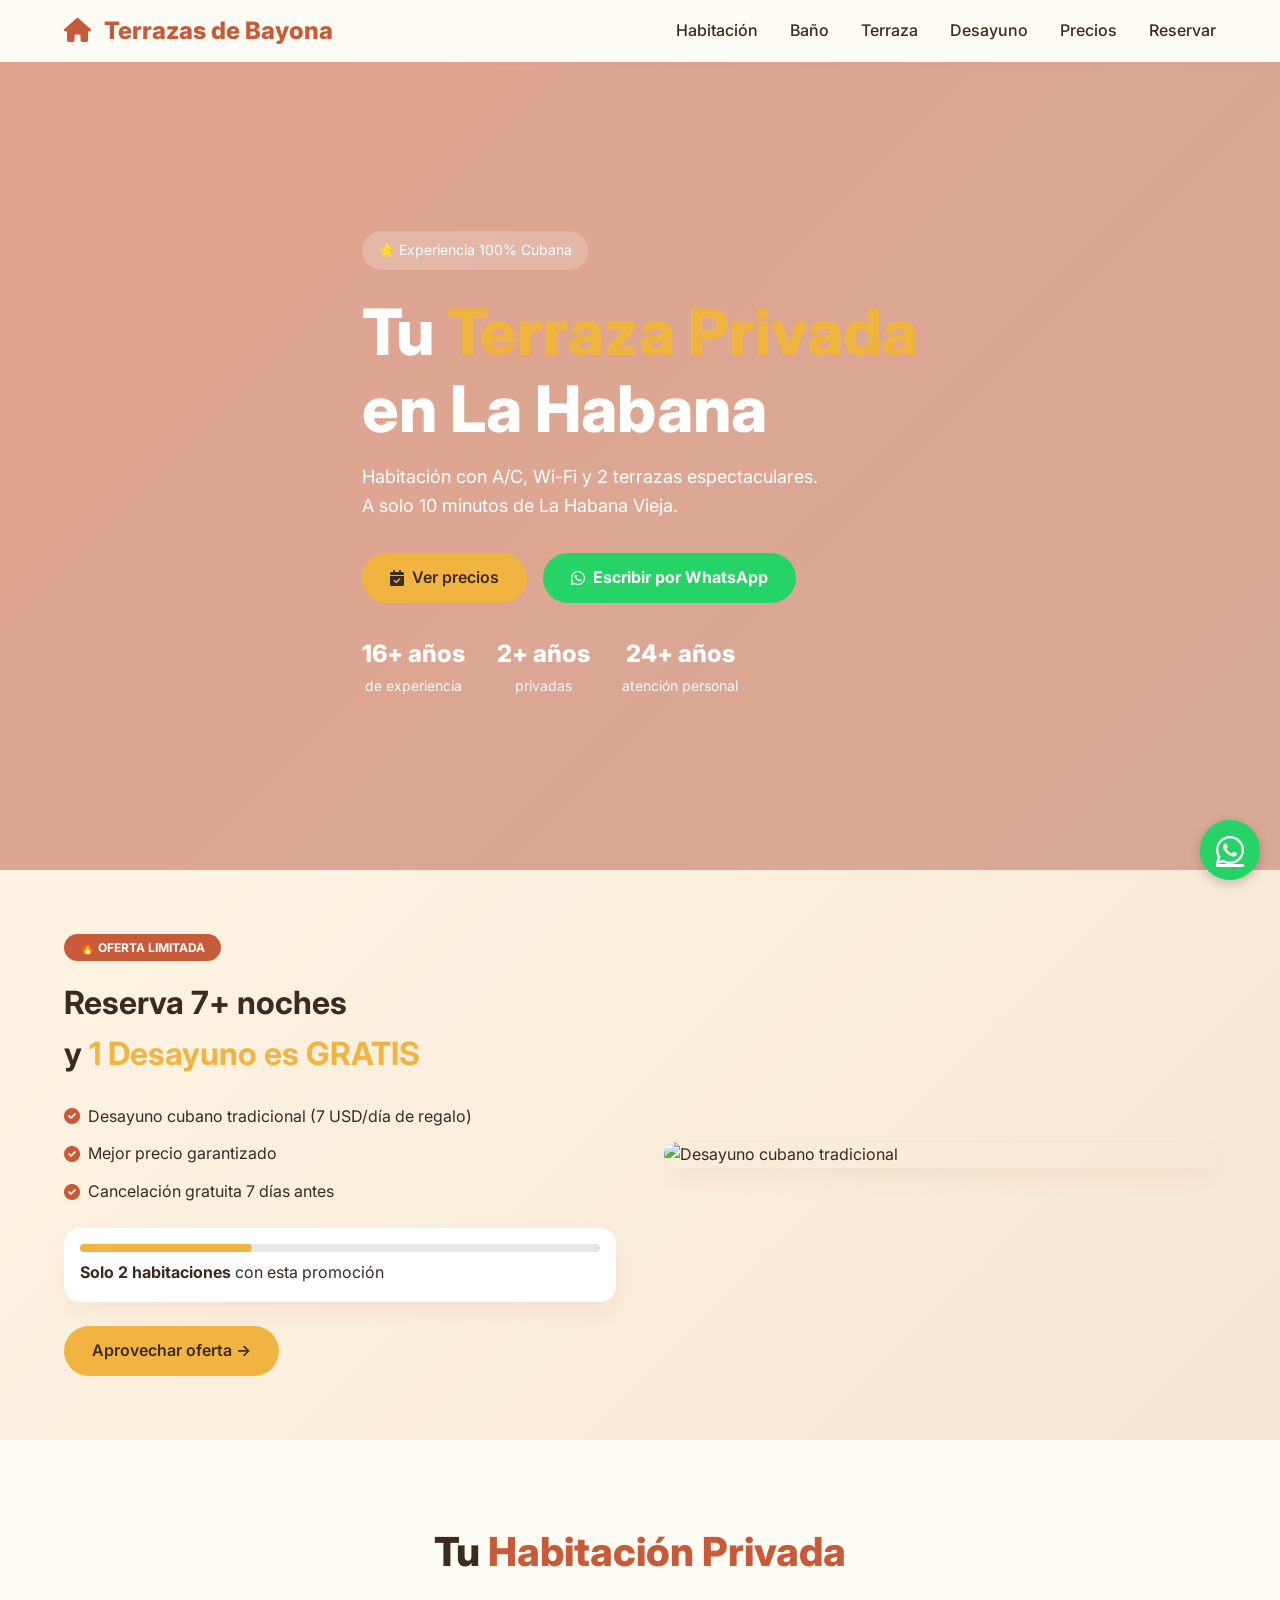
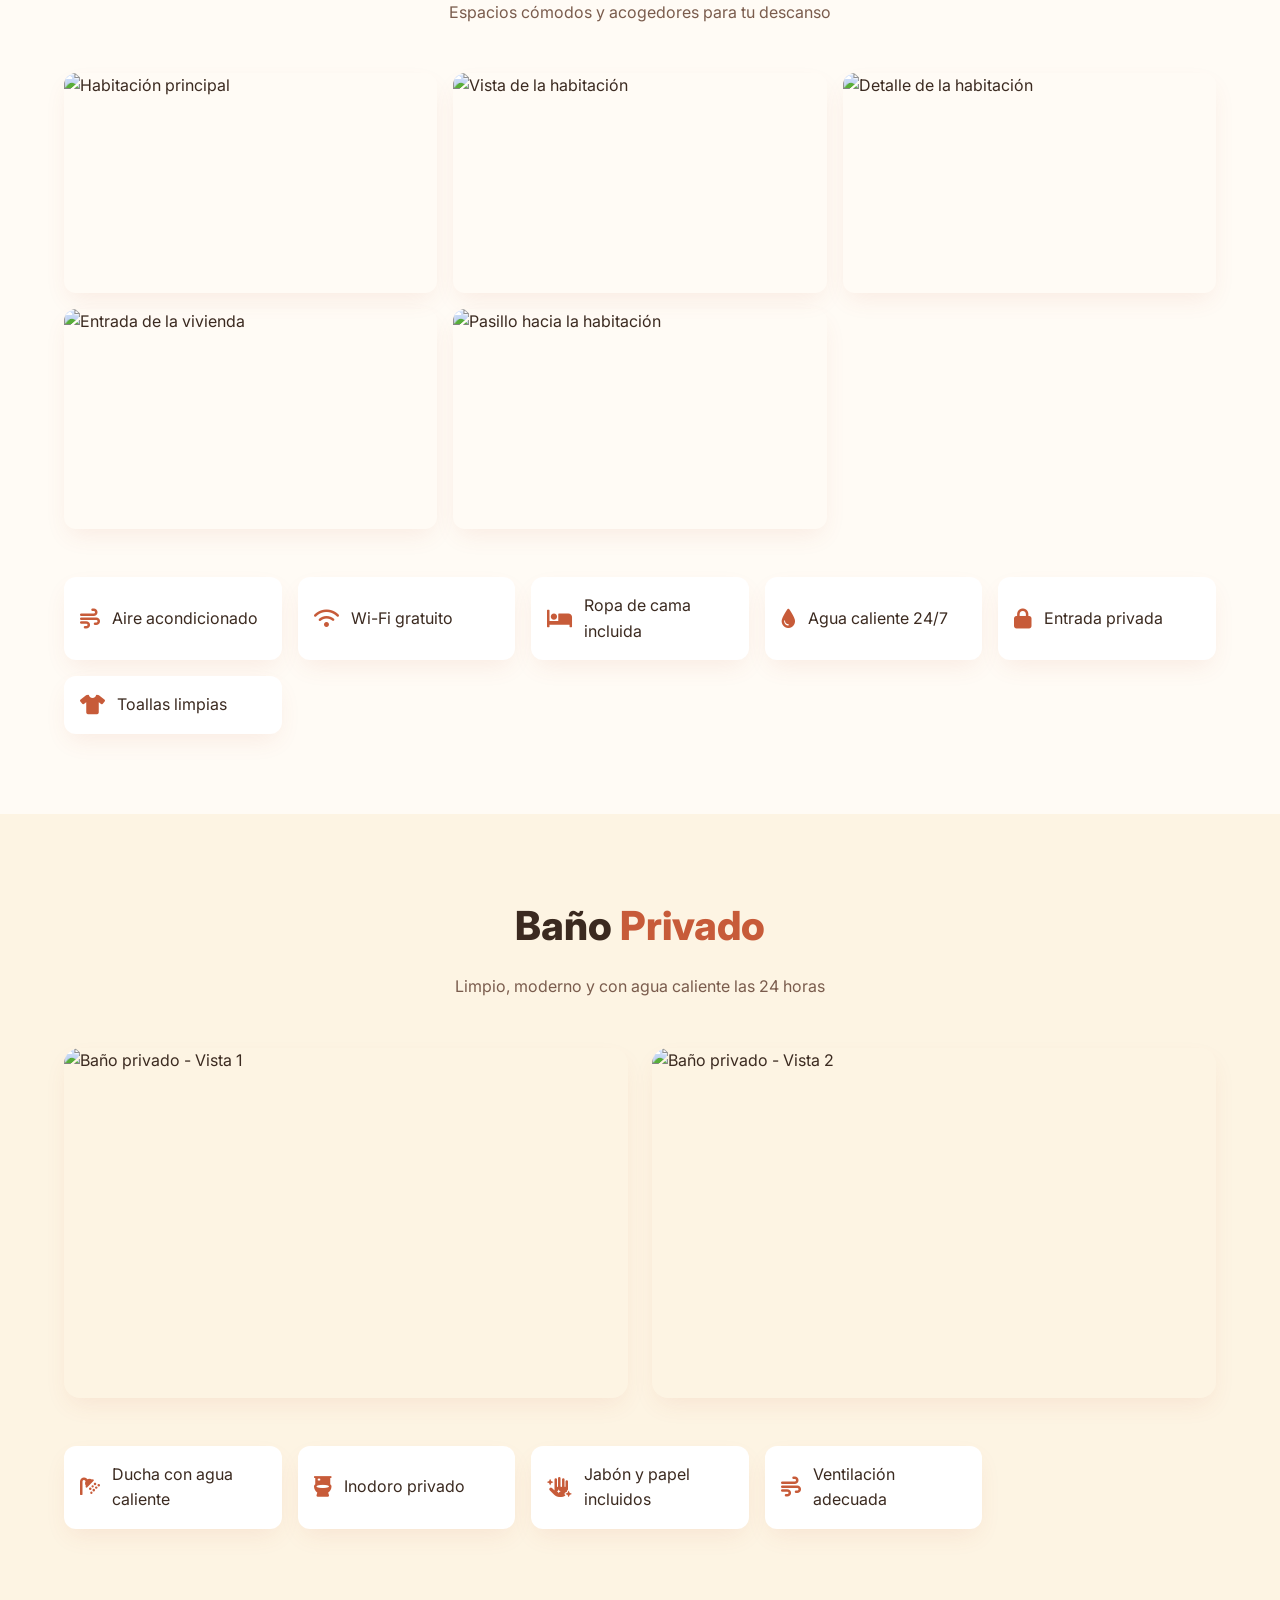
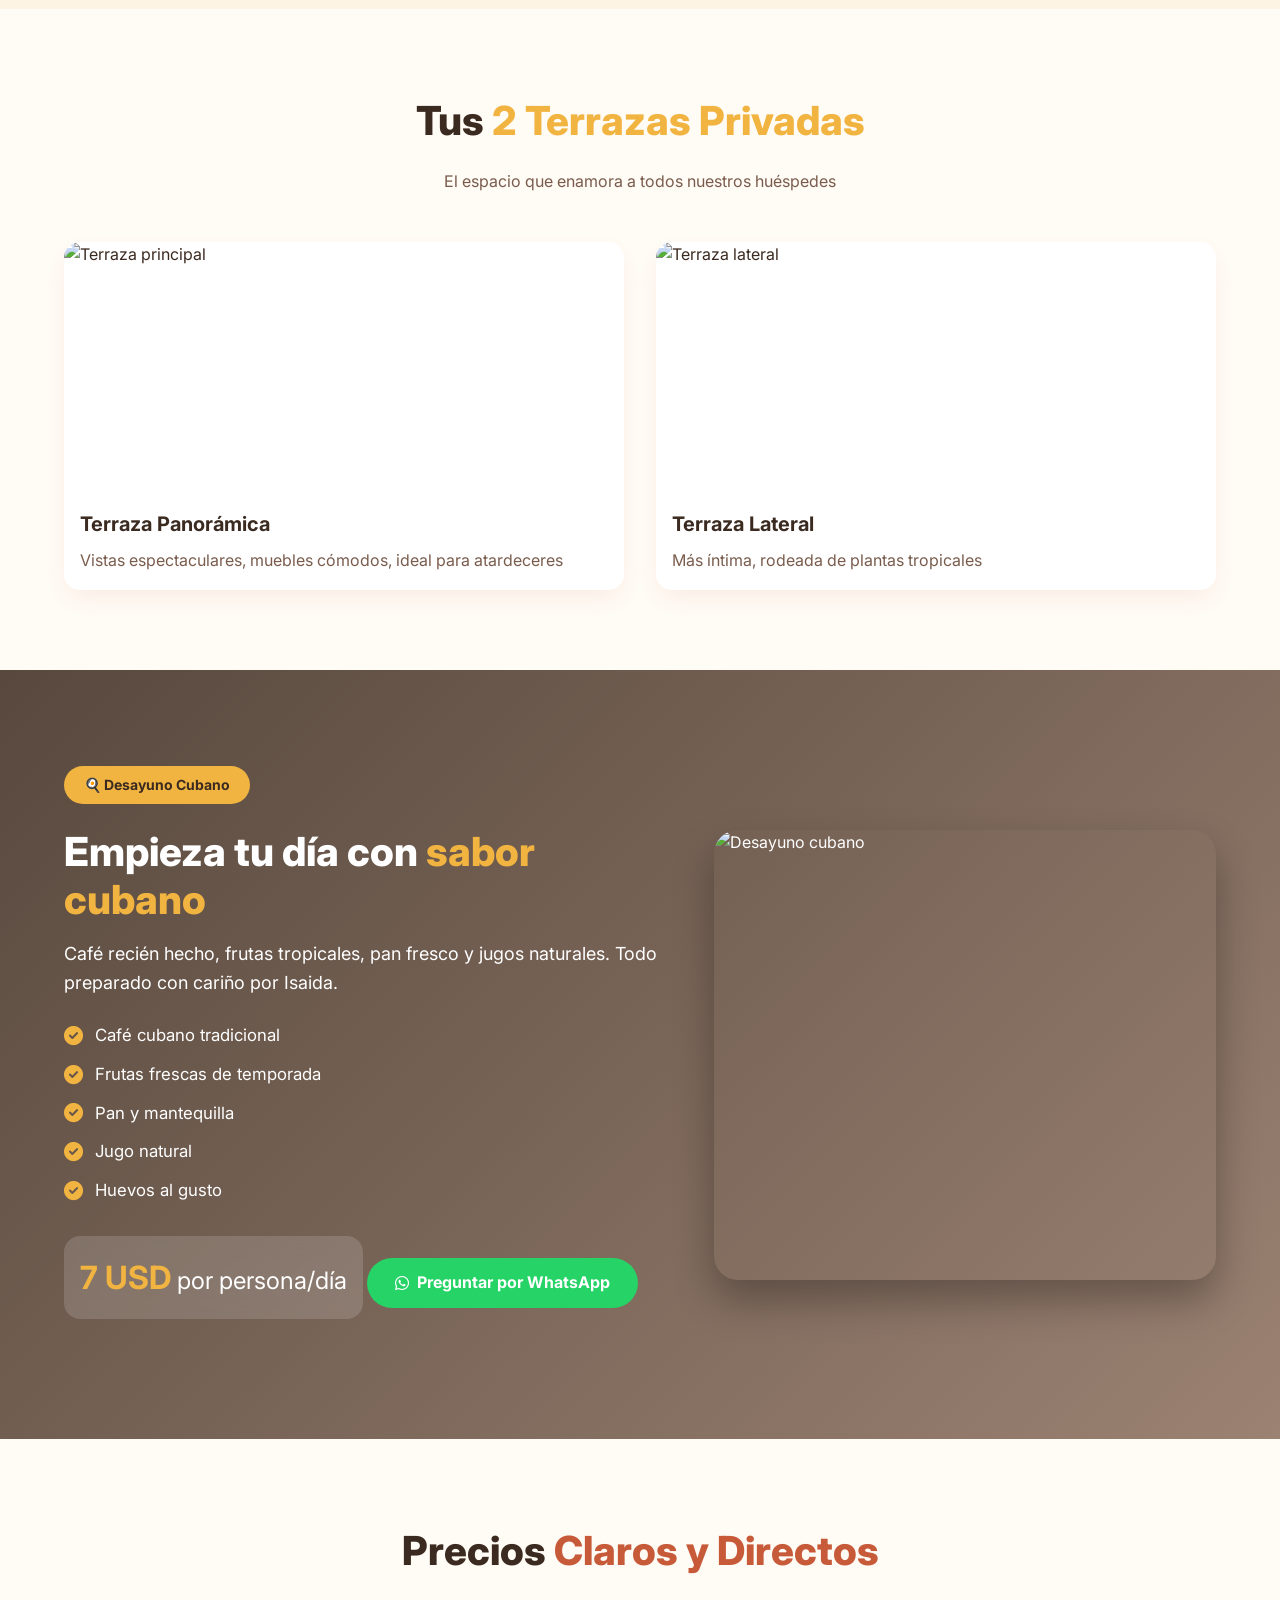
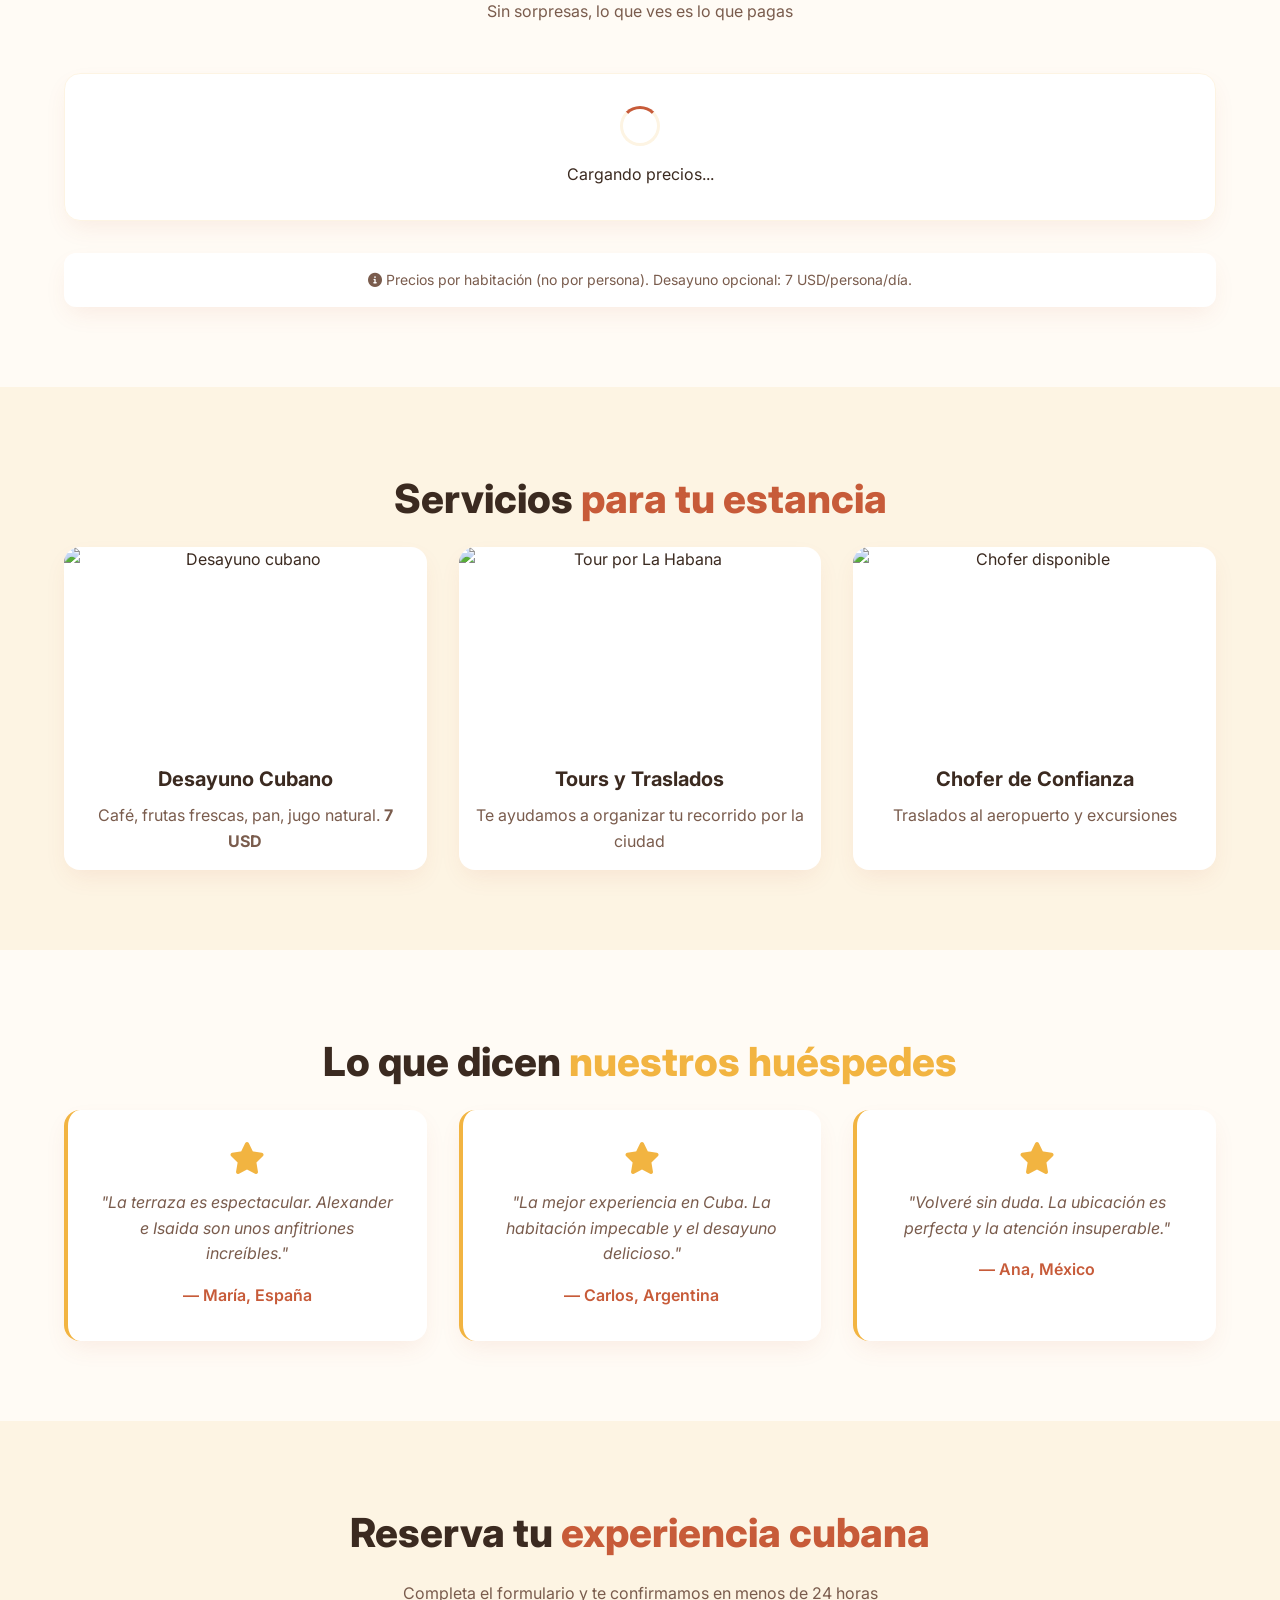
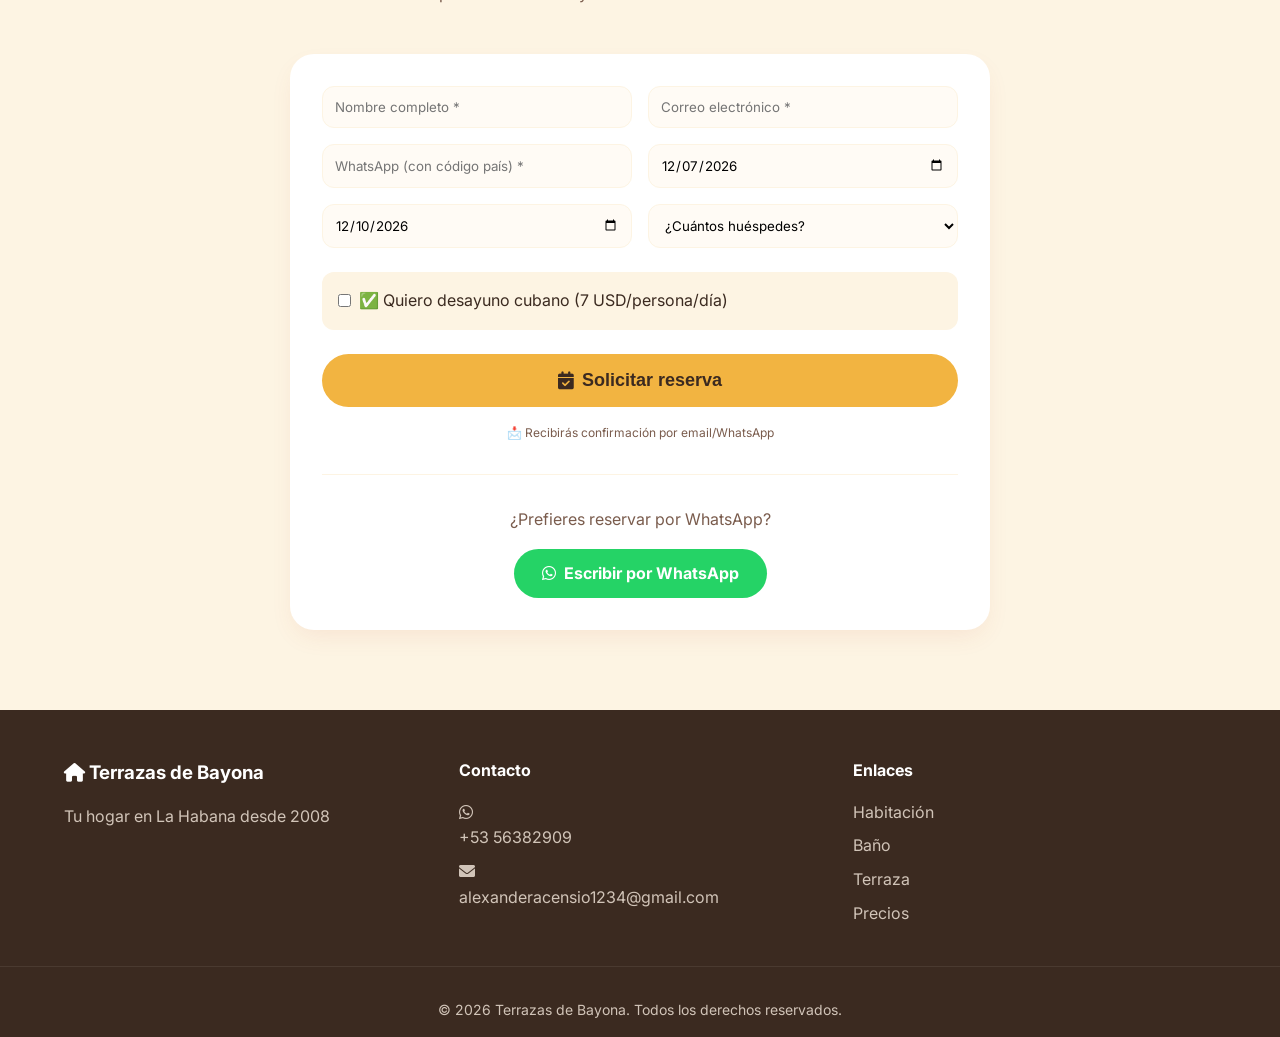
==== index.html @ 6b72c7ab "Actualizar index.html" ====
<!DOCTYPE html>
<html lang="es">
<head>
    <meta charset="UTF-8">
    <meta name="viewport" content="width=device-width, initial-scale=1.0, maximum-scale=5.0">
    
    <title>Terrazas de Bayona - Tu Terraza Privada en La Habana</title>
    <meta name="description" content="Reserva tu habitación con terraza privada en La Habana. Aire acondicionado, Wi-Fi y desayuno cubano. Reserva directa con Alexander e Isaida.">
    <meta name="keywords" content="alojamiento La Habana, terraza privada Cuba, casa particular Habana, Terrazas de Bayona">
    <meta name="author" content="Terrazas de Bayona">
    
    <link rel="canonical" href="https://jccarlos010277-cmd.github.io/">
    <link rel="icon" type="image/x-icon" href="https://cdn-icons-png.flaticon.com/512/2091/2091470.png">
    
    <meta property="og:title" content="Terrazas de Bayona - Tu Terraza Privada en La Habana">
    <meta property="og:description" content="Habitación con A/C, Wi-Fi y 2 terrazas espectaculares. Reserva directa sin comisiones.">
    <meta property="og:image" content="https://i.postimg.cc/25JyVP3z/1793187786190.jpg">
    <meta property="og:type" content="website">
    
    <link rel="preconnect" href="https://fonts.googleapis.com">
    <link rel="preconnect" href="https://cdn.tailwindcss.com">
    <link rel="preconnect" href="https://i.postimg.cc">
    
    <script src="https://cdn.tailwindcss.com"></script>
    <link rel="stylesheet" href="https://cdnjs.cloudflare.com/ajax/libs/font-awesome/6.0.0-beta3/css/all.min.css">
    <link href="https://fonts.googleapis.com/css2?family=Inter:opsz,wght@14..32,300;14..32,400;14..32,500;14..32,600;14..32,700;14..32,800&display=swap" rel="stylesheet">
    <link rel="stylesheet" href="estilos.css">
</head>
<body>

    <!-- WHATSAPP FLOTANTE -->
    <div class="whatsapp-float">
        <a href="https://wa.me/5356382909?text=Hola%2C%20quiero%20reservar%20en%20Terrazas%20de%20Bayona" target="_blank" aria-label="Contactar por WhatsApp">
            <i class="fab fa-whatsapp"></i>
        </a>
    </div>

    <!-- HEADER -->
    <header class="header" id="header">
        <div class="contenedor header-contenido">
            <a href="#" class="logo">
                <i class="fas fa-home"></i> Terrazas de Bayona
            </a>
            <nav class="nav-desktop">
                <a href="#habitacion">Habitación</a>
                <a href="#bano">Baño</a>
                <a href="#terraza">Terraza</a>
                <a href="#desayuno">Desayuno</a>
                <a href="#precios">Precios</a>
                <a href="#reservas">Reservar</a>
            </nav>
            <button class="menu-mobile-btn" id="menuBtn" aria-label="Menú">
                <i class="fas fa-bars"></i>
            </button>
        </div>
        <div class="menu-mobile" id="menuMobile">
            <a href="#habitacion">Habitación</a>
            <a href="#bano">Baño</a>
            <a href="#terraza">Terraza</a>
            <a href="#desayuno">Desayuno</a>
            <a href="#precios">Precios</a>
            <a href="#reservas">Reservar</a>
        </div>
    </header>

    <!-- HERO -->
    <section class="hero">
        <div class="hero-overlay"></div>
        <div class="contenedor hero-contenido">
            <span class="hero-badge animar-aparecer">⭐ Experiencia 100% Cubana</span>
            <h1 class="hero-titulo animar-aparecer">
                Tu <span class="text-acento">Terraza Privada</span><br>
                en La Habana
            </h1>
            <p class="hero-descripcion animar-aparecer">
                Habitación con A/C, Wi-Fi y 2 terrazas espectaculares.<br>
                A solo 10 minutos de La Habana Vieja.
            </p>
            <div class="hero-botones animar-aparecer">
                <a href="#precios" class="boton boton-primario">
                    <i class="fas fa-calendar-check"></i> Ver precios
                </a>
                <a href="https://wa.me/5356382909" target="_blank" class="boton boton-whatsapp">
                    <i class="fab fa-whatsapp"></i> Escribir por WhatsApp
                </a>
            </div>
            <div class="hero-stats animar-aparecer">
                <div><strong>16+ años</strong><span>de experiencia</span></div>
                <div><strong>2 terrazas</strong><span>privadas</span></div>
                <div><strong>24/7</strong><span>atención personal</span></div>
            </div>
        </div>
    </section>

    <!-- OFERTA ESPECIAL -->
    <section class="oferta-especial animar-seccion">
        <div class="contenedor oferta-contenido">
            <div class="oferta-info">
                <span class="oferta-tag">🔥 OFERTA LIMITADA</span>
                <h2>Reserva 7+ noches<br>y  <span class="text-acento"> 1 Desayuno es GRATIS</span></h2>
                <ul>
                    <li><i class="fas fa-check-circle"></i> Desayuno cubano tradicional (7 USD/día de regalo)</li>
                    <li><i class="fas fa-check-circle"></i> Mejor precio garantizado</li>
                    <li><i class="fas fa-check-circle"></i> Cancelación gratuita 7 días antes</li>
                </ul>
                <div class="oferta-disponibilidad">
                    <div class="dispo-bar"><div class="dispo-fill" style="width: 33%"></div></div>
                    <p><strong>Solo 2 habitaciones</strong> con esta promoción</p>
                </div>
                <a href="#reservas" class="boton boton-primario">Aprovechar oferta →</a>
            </div>
            <div class="oferta-imagen">
                <img src="https://i.postimg.cc/0jHryh0q/1791458078356.jpg" alt="Desayuno cubano tradicional" loading="lazy">
            </div>
        </div>
    </section>

    <!-- SECCIÓN HABITACIÓN -->
    <section id="habitacion" class="seccion habitacion animar-seccion">
        <div class="contenedor">
            <h2 class="seccion-titulo">Tu <span class="text-principal">Habitación Privada</span></h2>
            <p class="seccion-subtitulo">Espacios cómodos y acogedores para tu descanso</p>
            
            <div class="galeria-habitacion">
                <div class="galeria-grid">
                    <img src="https://i.postimg.cc/Wb4BHtXg/1793220812050.jpg" alt="Habitación principal" loading="lazy" class="animar-tarjeta">
                    <img src="https://i.postimg.cc/k4fMg0yg/cuarto-1.jpg" alt="Vista de la habitación" loading="lazy" class="animar-tarjeta">
                    <img src="https://i.postimg.cc/ZqmJFb7K/cuarto-3.jpg" alt="Detalle de la habitación" loading="lazy" class="animar-tarjeta">
                    <img src="https://i.postimg.cc/59YDycgG/entrada-de-vivienda-imagen-1.jpg" alt="Entrada de la vivienda" loading="lazy" class="animar-tarjeta">
                    <img src="https://i.postimg.cc/1zDfs7TZ/pasillo-hacia-habitacion-cocina-y-terraza.jpg" alt="Pasillo hacia la habitación" loading="lazy" class="animar-tarjeta">
                </div>
            </div>
            
            <div class="habitacion-lista">
                <div class="animar-tarjeta"><i class="fas fa-wind"></i> Aire acondicionado</div>
                <div class="animar-tarjeta"><i class="fas fa-wifi"></i> Wi-Fi gratuito</div>
                <div class="animar-tarjeta"><i class="fas fa-bed"></i> Ropa de cama incluida</div>
                <div class="animar-tarjeta"><i class="fas fa-tint"></i> Agua caliente 24/7</div>
                <div class="animar-tarjeta"><i class="fas fa-lock"></i> Entrada privada</div>
                <div class="animar-tarjeta"><i class="fas fa-tshirt"></i> Toallas limpias</div>
            </div>
        </div>
    </section>

    <!-- SECCIÓN BAÑO -->
    <section id="bano" class="seccion bano animar-seccion">
        <div class="contenedor">
            <h2 class="seccion-titulo">Baño <span class="text-principal">Privado</span></h2>
            <p class="seccion-subtitulo">Limpio, moderno y con agua caliente las 24 horas</p>
            
            <div class="galeria-bano">
                <div class="galeria-grid-2">
                    <img src="https://i.postimg.cc/44tCxkNG/bano-1.jpg" alt="Baño privado - Vista 1" loading="lazy" class="animar-tarjeta">
                    <img src="https://i.postimg.cc/CMDyxTLF/bano-2.jpg" alt="Baño privado - Vista 2" loading="lazy" class="animar-tarjeta">
                </div>
            </div>
            
            <div class="habitacion-lista">
                <div class="animar-tarjeta"><i class="fas fa-shower"></i> Ducha con agua caliente</div>
                <div class="animar-tarjeta"><i class="fas fa-toilet"></i> Inodoro privado</div>
                <div class="animar-tarjeta"><i class="fas fa-hand-sparkles"></i> Jabón y papel incluidos</div>
                <div class="animar-tarjeta"><i class="fas fa-wind"></i> Ventilación adecuada</div>
            </div>
        </div>
    </section>

    <!-- SECCIÓN TERRAZA -->
    <section id="terraza" class="seccion terraza animar-seccion">
        <div class="contenedor">
            <h2 class="seccion-titulo">Tus <span class="text-acento">2 Terrazas Privadas</span></h2>
            <p class="seccion-subtitulo">El espacio que enamora a todos nuestros huéspedes</p>
            
            <div class="terraza-grid">
                <div class="terraza-card animar-tarjeta">
                    <img src="https://i.postimg.cc/KzvFw9hw/terraza-2.jpg" alt="Terraza principal" loading="lazy">
                    <h3>Terraza Panorámica</h3>
                    <p>Vistas espectaculares, muebles cómodos, ideal para atardeceres</p>
                </div>
                <div class="terraza-card animar-tarjeta">
                    <img src="https://i.postimg.cc/d1B3TkJs/terraza-imagen-3.jpg" alt="Terraza lateral" loading="lazy">
                    <h3>Terraza Lateral</h3>
                    <p>Más íntima, rodeada de plantas tropicales</p>
                </div>
            </div>
        </div>
    </section>

    <!-- SECCIÓN DESAYUNO (PARALLAX) -->
    <section id="desayuno" class="seccion desayuno-parallax animar-seccion">
        <div class="desayuno-overlay"></div>
        <div class="contenedor desayuno-contenido">
            <div class="desayuno-info">
                <span class="desayuno-tag animar-aparecer">🍳 Desayuno Cubano</span>
                <h2 class="animar-aparecer">Empieza tu día con <span class="text-acento">sabor cubano</span></h2>
                <p class="animar-aparecer">Café recién hecho, frutas tropicales, pan fresco y jugos naturales. Todo preparado con cariño por Isaida.</p>
                <ul class="desayuno-lista animar-aparecer">
                    <li><i class="fas fa-check-circle"></i> Café cubano tradicional</li>
                    <li><i class="fas fa-check-circle"></i> Frutas frescas de temporada</li>
                    <li><i class="fas fa-check-circle"></i> Pan y mantequilla</li>
                    <li><i class="fas fa-check-circle"></i> Jugo natural</li>
                    <li><i class="fas fa-check-circle"></i> Huevos al gusto</li>
                </ul>
                <div class="desayuno-precio animar-aparecer">
                    <strong>7 USD</strong> por persona/día
                </div>
                <a href="https://wa.me/5353893144?text=Hola%2C%20quiero%20informaci%C3%B3n%20sobre%20el%20desayuno" target="_blank" class="boton boton-whatsapp animar-aparecer">
                    <i class="fab fa-whatsapp"></i> Preguntar por WhatsApp
                </a>
            </div>
            <div class="desayuno-imagen animar-tarjeta">
                <img src="https://i.postimg.cc/0jHryh0q/1791458078356.jpg" alt="Desayuno cubano" loading="lazy">
            </div>
        </div>
    </section>

    <!-- SECCIÓN PRECIOS -->
    <section id="precios" class="seccion precios animar-seccion">
        <div class="contenedor">
            <h2 class="seccion-titulo">Precios <span class="text-principal">Claros y Directos</span></h2>
            <p class="seccion-subtitulo">Sin sorpresas, lo que ves es lo que pagas</p>
            
            <div class="precios-grid" id="preciosContainer">
                <div class="precio-card">
                    <div class="precio-spinner"></div>
                    <p>Cargando precios...</p>
                </div>
            </div>
            
            <div class="precios-nota">
                <i class="fas fa-info-circle"></i> Precios por habitación (no por persona). 
                Desayuno opcional: <span id="precioDesayuno">7</span> USD/persona/día.
            </div>
        </div>
    </section>

    <!-- SERVICIOS -->
    <section class="seccion servicios animar-seccion">
        <div class="contenedor">
            <h2 class="seccion-titulo">Servicios <span class="text-principal">para tu estancia</span></h2>
            <div class="servicios-grid">
                <div class="servicio-card animar-tarjeta">
                    <img src="https://i.postimg.cc/0jHryh0q/1791458078356.jpg" alt="Desayuno cubano" loading="lazy">
                    <h3>Desayuno Cubano</h3>
                    <p>Café, frutas frescas, pan, jugo natural. <strong>7 USD</strong></p>
                </div>
                <div class="servicio-card animar-tarjeta">
                    <img src="https://i.postimg.cc/JzvV3TMQ/izaida_y_huespedes.jpg" alt="Tour por La Habana" loading="lazy">
                    <h3>Tours y Traslados</h3>
                    <p>Te ayudamos a organizar tu recorrido por la ciudad</p>
                </div>
                <div class="servicio-card animar-tarjeta">
                    <img src="https://i.postimg.cc/W4ymSH4x/IMG-20250921-WA0002.jpg" alt="Chofer disponible" loading="lazy">
                    <h3>Chofer de Confianza</h3>
                    <p>Traslados al aeropuerto y excursiones</p>
                </div>
            </div>
        </div>
    </section>

    <!-- OPINIONES -->
    <section class="seccion opiniones animar-seccion">
        <div class="contenedor">
            <h2 class="seccion-titulo">Lo que dicen <span class="text-acento">nuestros huéspedes</span></h2>
            <div class="opiniones-grid">
                <div class="opinion-card animar-tarjeta">
                    <i class="fas fa-star estrella"></i>
                    <p>"La terraza es espectacular. Alexander e Isaida son unos anfitriones increíbles."</p>
                    <span>— María, España</span>
                </div>
                <div class="opinion-card animar-tarjeta">
                    <i class="fas fa-star estrella"></i>
                    <p>"La mejor experiencia en Cuba. La habitación impecable y el desayuno delicioso."</p>
                    <span>— Carlos, Argentina</span>
                </div>
                <div class="opinion-card animar-tarjeta">
                    <i class="fas fa-star estrella"></i>
                    <p>"Volveré sin duda. La ubicación es perfecta y la atención insuperable."</p>
                    <span>— Ana, México</span>
                </div>
            </div>
        </div>
    </section>

    <!-- FORMULARIO DE RESERVA -->
    <section id="reservas" class="seccion reservas animar-seccion">
        <div class="contenedor">
            <h2 class="seccion-titulo">Reserva tu <span class="text-principal">experiencia cubana</span></h2>
            <p class="seccion-subtitulo">Completa el formulario y te confirmamos en menos de 24 horas</p>
            
            <div class="reservas-formulario">
                <form id="formReserva" action="https://formspree.io/f/mqavrlvg" method="POST">
                    <input type="hidden" name="_subject" value="📅 NUEVA RESERVA - Terrazas de Bayona">
                    <input type="hidden" name="_replyto" value="alexanderacensio1234@gmail.com">
                    <input type="hidden" name="_cc" value="jccarlos010277@gmail.com">
                    <input type="hidden" name="referencia" id="refReserva" value="">
                    
                    <div class="form-grid">
                        <input type="text" name="nombre" placeholder="Nombre completo *" required>
                        <input type="email" name="email" placeholder="Correo electrónico *" required>
                        <input type="tel" name="telefono" placeholder="WhatsApp (con código país) *" required>
                        <input type="date" name="fecha_entrada" id="fechaEntrada" required>
                        <input type="date" name="fecha_salida" id="fechaSalida" required>
                        <select name="huespedes" required>
                            <option value="">¿Cuántos huéspedes?</option>
                            <option value="1">1 persona</option>
                            <option value="2">2 personas</option>
                            <option value="3">3 personas</option>
                            <option value="4">4 personas</option>
                        </select>
                    </div>
                    
                    <div class="form-check">
                        <label>
                            <input type="checkbox" name="desayuno" value="Sí">
                            <span>✅ Quiero desayuno cubano (7 USD/persona/día)</span>
                        </label>
                    </div>
                    
                    <button type="submit" class="boton boton-primario boton-grande">
                        <i class="fas fa-calendar-check"></i> Solicitar reserva
                    </button>
                    <p class="form-nota">📩 Recibirás confirmación por email/WhatsApp</p>
                </form>
                
                <div class="reservas-whatsapp">
                    <p>¿Prefieres reservar por WhatsApp?</p>
                    <a href="https://wa.me/5356382909" target="_blank" class="boton boton-whatsapp">
                        <i class="fab fa-whatsapp"></i> Escribir por WhatsApp
                    </a>
                </div>
            </div>
        </div>
    </section>

    <!-- FOOTER -->
    <footer class="footer">
        <div class="contenedor footer-contenido">
            <div>
                <h3><i class="fas fa-home"></i> Terrazas de Bayona</h3>
                <p>Tu hogar en La Habana desde 2008</p>
            </div>
            <div>
                <h4>Contacto</h4>
                <p><i class="fab fa-whatsapp"></i> <a href="https://wa.me/5356382909">+53 56382909</a></p>
                <p><i class="fas fa-envelope"></i> <a href="mailto:alexanderacensio1234@gmail.com">alexanderacensio1234@gmail.com</a></p>
            </div>
            <div>
                <h4>Enlaces</h4>
                <a href="#habitacion">Habitación</a>
                <a href="#bano">Baño</a>
                <a href="#terraza">Terraza</a>
                <a href="#precios">Precios</a>
            </div>
        </div>
        <div class="footer-copyright">
            <p>&copy; 2026 Terrazas de Bayona. Todos los derechos reservados.</p>
        </div>
    </footer>

    <script src="animaciones.js"></script>
    <script src="config.js"></script>
    <script>
        const hoy = new Date().toISOString().split('T')[0];
        const manana = new Date();
        manana.setDate(manana.getDate() + 1);
        const mananaStr = manana.toISOString().split('T')[0];
        
        const fechaEntrada = document.getElementById('fechaEntrada');
        const fechaSalida = document.getElementById('fechaSalida');
        
        if (fechaEntrada) {
            fechaEntrada.min = hoy;
            fechaEntrada.value = mananaStr;
        }
        if (fechaSalida) {
            fechaSalida.min = mananaStr;
            const dentro4 = new Date();
            dentro4.setDate(dentro4.getDate() + 4);
            fechaSalida.value = dentro4.toISOString().split('T')[0];
        }
        
        function generarReferencia() {
            const chars = 'ABCDEFGHJKLMNPQRSTUVWXYZ23456789';
            let ref = 'TDB-';
            for (let i = 0; i < 6; i++) {
                ref += chars.charAt(Math.floor(Math.random() * chars.length));
            }
            return ref;
        }
        
        const refInput = document.getElementById('refReserva');
        if (refInput) refInput.value = generarReferencia();
        
        const menuBtn = document.getElementById('menuBtn');
        const menuMobile = document.getElementById('menuMobile');
        if (menuBtn && menuMobile) {
            menuBtn.addEventListener('click', () => {
                menuMobile.classList.toggle('activo');
            });
            document.querySelectorAll('.menu-mobile a').forEach(link => {
                link.addEventListener('click', () => {
                    menuMobile.classList.remove('activo');
                });
            });
        }
    </script>
</body>
</html>
---- estilos.css ----
/* ========================================
   TERRAZAS DE BAYONA - ESTILOS COMPLETOS
   Paleta: Terraza Cubana (cálida y auténtica)
   + Animaciones sutiles de neuromarketing
   ======================================== */

:root {
    /* 🎨 Paleta Terraza Cubana */
    --color-principal: #C75B39;        /* Terracota */
    --color-principal-dark: #A8462A;   /* Terracota oscuro */
    --color-acento: #F2B441;           /* Amarillo miel */
    --color-acento-dark: #D99A2B;      /* Amarillo oscuro */
    --color-texto: #3B2A20;            /* Marrón oscuro */
    --color-texto-claro: #7A5C4D;      /* Marrón medio */
    --color-fondo: #FFFBF5;            /* Blanco cálido */
    --color-fondo-gris: #FDF4E3;       /* Crema suave */
    --color-whatsapp: #25D366;         /* Verde WhatsApp */
    --color-whatsapp-dark: #128C7E;    /* Verde WhatsApp oscuro */
    
    --fuente: 'Inter', sans-serif;
    --sombra: 0 10px 25px -5px rgba(199, 91, 57, 0.1);
    --sombra-hover: 0 20px 30px -12px rgba(199, 91, 57, 0.2);
    --transicion-suave: all 0.4s cubic-bezier(0.25, 0.46, 0.45, 0.94);
}

* { margin: 0; padding: 0; box-sizing: border-box; }

html { scroll-behavior: smooth; }

body {
    font-family: var(--fuente);
    color: var(--color-texto);
    background-color: var(--color-fondo);
    line-height: 1.6;
    overflow-x: hidden;
}

img { max-width: 100%; height: auto; display: block; }

.contenedor { max-width: 1200px; margin: 0 auto; padding: 0 1.5rem; }

/* ========================================
   ANIMACIONES SUTILES (NEUROMARKETING)
   ======================================== */

.animar-aparecer {
    opacity: 0;
    transform: translateY(20px);
    animation: aparecer 0.8s ease forwards;
}

.animar-aparecer:nth-child(1) { animation-delay: 0.1s; }
.animar-aparecer:nth-child(2) { animation-delay: 0.2s; }
.animar-aparecer:nth-child(3) { animation-delay: 0.3s; }
.animar-aparecer:nth-child(4) { animation-delay: 0.4s; }
.animar-aparecer:nth-child(5) { animation-delay: 0.5s; }

@keyframes aparecer {
    to {
        opacity: 1;
        transform: translateY(0);
    }
}

.animar-seccion {
    opacity: 0;
    transform: translateY(30px);
    transition: opacity 0.8s ease, transform 0.8s ease;
}

.animar-seccion.visible {
    opacity: 1;
    transform: translateY(0);
}

.animar-tarjeta {
    opacity: 0;
    transform: translateY(20px);
    transition: opacity 0.6s ease, transform 0.6s ease;
}

.animar-tarjeta.visible {
    opacity: 1;
    transform: translateY(0);
}

/* ========================================
   BOTONES
   ======================================== */

.boton {
    display: inline-flex;
    align-items: center;
    gap: 0.5rem;
    padding: 0.75rem 1.75rem;
    border-radius: 9999px;
    font-weight: 600;
    text-decoration: none;
    transition: var(--transicion-suave);
    border: none;
    font-size: 1rem;
    cursor: pointer;
}

.boton-primario {
    background-color: var(--color-acento);
    color: var(--color-texto);
}

.boton-primario:hover {
    background-color: var(--color-acento-dark);
    transform: scale(1.05);
    box-shadow: var(--sombra);
}

.boton-secundario {
    background-color: transparent;
    border: 2px solid white;
    color: white;
}

.boton-secundario:hover {
    background-color: rgba(255, 255, 255, 0.1);
    transform: scale(1.05);
}

.boton-whatsapp {
    background-color: var(--color-whatsapp);
    color: white;
    font-weight: 700;
}

.boton-whatsapp:hover {
    background-color: var(--color-whatsapp-dark);
    transform: scale(1.05);
    box-shadow: 0 10px 20px rgba(37, 211, 102, 0.3);
}

.boton-grande {
    padding: 1rem 2.5rem;
    font-size: 1.125rem;
    width: 100%;
    justify-content: center;
}

/* ========================================
   WHATSAPP FLOTANTE
   ======================================== */

.whatsapp-float {
    position: fixed;
    bottom: 20px;
    right: 20px;
    z-index: 1000;
}

.whatsapp-float a {
    background-color: var(--color-whatsapp);
    color: white;
    width: 60px;
    height: 60px;
    border-radius: 50%;
    display: flex;
    align-items: center;
    justify-content: center;
    font-size: 2rem;
    box-shadow: 0 4px 12px rgba(0, 0, 0, 0.2);
    transition: var(--transicion-suave);
    animation: pulso 2s infinite;
}

@keyframes pulso {
    0%, 100% { box-shadow: 0 4px 12px rgba(37, 211, 102, 0.4); }
    50% { box-shadow: 0 4px 20px rgba(37, 211, 102, 0.7); }
}

.whatsapp-float a:hover {
    transform: scale(1.1);
    background-color: var(--color-whatsapp-dark);
}

/* ========================================
   HEADER
   ======================================== */

.header {
    position: fixed;
    top: 0;
    left: 0;
    width: 100%;
    background-color: rgba(255, 251, 245, 0.98);
    backdrop-filter: blur(10px);
    box-shadow: 0 1px 3px rgba(199, 91, 57, 0.1);
    z-index: 100;
    padding: 0.75rem 0;
    transition: var(--transicion-suave);
}

.header.scrolled {
    padding: 0.5rem 0;
    background-color: rgba(255, 251, 245, 0.99);
    box-shadow: 0 4px 15px rgba(199, 91, 57, 0.15);
}

.header-contenido {
    display: flex;
    justify-content: space-between;
    align-items: center;
}

.logo {
    font-size: 1.5rem;
    font-weight: 800;
    color: var(--color-principal);
    text-decoration: none;
    transition: var(--transicion-suave);
}

.logo:hover {
    transform: scale(1.05);
    color: var(--color-principal-dark);
}

.logo i { 
    margin-right: 0.5rem;
    transition: transform 0.4s ease;
}

.logo:hover i {
    transform: rotate(-10deg) scale(1.1);
}

.nav-desktop { display: flex; gap: 2rem; }

.nav-desktop a {
    text-decoration: none;
    color: var(--color-texto);
    font-weight: 500;
    transition: var(--transicion-suave);
    position: relative;
}

.nav-desktop a::after {
    content: '';
    position: absolute;
    bottom: -4px;
    left: 0;
    width: 0;
    height: 2px;
    background-color: var(--color-principal);
    transition: width 0.3s ease;
}

.nav-desktop a:hover { color: var(--color-principal); }
.nav-desktop a:hover::after { width: 100%; }

.menu-mobile-btn {
    display: none;
    background: none;
    border: none;
    font-size: 1.5rem;
    cursor: pointer;
    color: var(--color-principal);
}

.menu-mobile {
    display: none;
    flex-direction: column;
    background-color: var(--color-fondo);
    padding: 1rem 1.5rem;
    border-top: 1px solid var(--color-fondo-gris);
}

.menu-mobile a {
    padding: 0.75rem 0;
    text-decoration: none;
    color: var(--color-texto);
    border-bottom: 1px solid var(--color-fondo-gris);
    transition: var(--transicion-suave);
}

.menu-mobile a:hover { color: var(--color-principal); padding-left: 0.5rem; }
.menu-mobile.activo { display: flex; }

/* ========================================
   HERO
   ======================================== */

.hero {
    position: relative;
    min-height: 90vh;
    display: flex;
    align-items: center;
    background-image: url('https://i.postimg.cc/25JyVP3z/1793187786190.jpg');
    background-size: cover;
    background-position: center;
    background-attachment: fixed;
    margin-top: 60px;
}

.hero-overlay {
    position: absolute;
    inset: 0;
    background: linear-gradient(135deg, rgba(199, 91, 57, 0.55) 0%, rgba(168, 70, 42, 0.45) 100%);
}
.hero-contenido {
    position: relative;
    z-index: 2;
    color: white;
    padding: 4rem 1.5rem;
}

.hero-badge {
    display: inline-block;
    background-color: rgba(255, 255, 255, 0.2);
    backdrop-filter: blur(4px);
    padding: 0.5rem 1rem;
    border-radius: 9999px;
    font-size: 0.875rem;
    margin-bottom: 1.5rem;
}

.hero-titulo {
    font-size: 3rem;
    font-weight: 800;
    line-height: 1.2;
    margin-bottom: 1rem;
}

@media (min-width: 768px) { .hero-titulo { font-size: 4rem; } }

.text-acento { color: var(--color-acento); }

.hero-descripcion {
    font-size: 1.125rem;
    margin-bottom: 2rem;
    opacity: 0.95;
    max-width: 600px;
}

.hero-botones {
    display: flex;
    flex-wrap: wrap;
    gap: 1rem;
    margin-bottom: 2rem;
}

.hero-stats {
    display: flex;
    gap: 2rem;
    flex-wrap: wrap;
}

.hero-stats div { text-align: center; }
.hero-stats strong { display: block; font-size: 1.5rem; font-weight: 800; }
.hero-stats span { font-size: 0.875rem; opacity: 0.9; }

/* ========================================
   OFERTA ESPECIAL
   ======================================== */

.oferta-especial {
    padding: 4rem 0;
    background: linear-gradient(135deg, var(--color-fondo-gris) 0%, #F5E6D3 100%);
}

.oferta-contenido {
    display: grid;
    grid-template-columns: 1fr 1fr;
    gap: 3rem;
    align-items: center;
}

.oferta-tag {
    display: inline-block;
    background-color: var(--color-principal);
    color: white;
    padding: 0.25rem 1rem;
    border-radius: 9999px;
    font-size: 0.75rem;
    font-weight: 700;
    margin-bottom: 1rem;
}

.oferta-info h2 { font-size: 2rem; margin-bottom: 1.5rem; color: var(--color-texto); }
.oferta-info ul { list-style: none; margin-bottom: 1.5rem; }
.oferta-info li { margin-bottom: 0.75rem; display: flex; align-items: center; gap: 0.5rem; }
.oferta-info li i { color: var(--color-principal); }

.oferta-disponibilidad {
    background-color: white;
    padding: 1rem;
    border-radius: 1rem;
    margin-bottom: 1.5rem;
    box-shadow: var(--sombra);
}

.dispo-bar {
    background-color: #e5e7eb;
    border-radius: 9999px;
    height: 0.5rem;
    margin-bottom: 0.5rem;
}

.dispo-fill {
    background-color: var(--color-acento);
    height: 0.5rem;
    border-radius: 9999px;
    width: 33%;
}

.oferta-imagen img {
    border-radius: 1rem;
    box-shadow: var(--sombra);
    transition: var(--transicion-suave);
}

.oferta-imagen img:hover {
    transform: scale(1.03);
    box-shadow: var(--sombra-hover);
}

/* ========================================
   SECCIONES GENERALES
   ======================================== */

.seccion { padding: 5rem 0; }
.seccion:nth-child(even) { background-color: var(--color-fondo-gris); }

.seccion-titulo {
    font-size: 2rem;
    font-weight: 800;
    text-align: center;
    margin-bottom: 1rem;
    color: var(--color-texto);
}

@media (min-width: 768px) { .seccion-titulo { font-size: 2.5rem; } }

.seccion-subtitulo {
    text-align: center;
    color: var(--color-texto-claro);
    margin-bottom: 3rem;
    max-width: 600px;
    margin-left: auto;
    margin-right: auto;
}

.text-principal { color: var(--color-principal); }

/* ========================================
   GALERÍA HABITACIÓN
   ======================================== */

.galeria-habitacion { margin-bottom: 3rem; }

.galeria-grid {
    display: grid;
    grid-template-columns: repeat(auto-fill, minmax(280px, 1fr));
    gap: 1rem;
}

.galeria-grid img {
    width: 100%;
    height: 220px;
    object-fit: cover;
    border-radius: 0.75rem;
    box-shadow: var(--sombra);
    transition: var(--transicion-suave);
}

.galeria-grid img:hover {
    transform: scale(1.03) translateY(-5px);
    box-shadow: var(--sombra-hover);
}

@media (max-width: 640px) {
    .galeria-grid { grid-template-columns: repeat(auto-fill, minmax(150px, 1fr)); }
    .galeria-grid img { height: 150px; }
}

/* ========================================
   GALERÍA BAÑO
   ======================================== */

.galeria-bano { margin-bottom: 3rem; }

.galeria-grid-2 {
    display: grid;
    grid-template-columns: repeat(2, 1fr);
    gap: 1.5rem;
}

.galeria-grid-2 img {
    width: 100%;
    height: 350px;
    object-fit: cover;
    border-radius: 1rem;
    box-shadow: var(--sombra);
    transition: var(--transicion-suave);
}

.galeria-grid-2 img:hover {
    transform: scale(1.03) translateY(-5px);
    box-shadow: var(--sombra-hover);
}

@media (max-width: 640px) {
    .galeria-grid-2 { grid-template-columns: 1fr; }
    .galeria-grid-2 img { height: 250px; }
}

/* ========================================
   HABITACIÓN LISTA
   ======================================== */

.habitacion-lista {
    display: grid;
    grid-template-columns: repeat(auto-fill, minmax(200px, 1fr));
    gap: 1rem;
    margin-top: 2rem;
}

.habitacion-lista div {
    display: flex;
    align-items: center;
    gap: 0.75rem;
    padding: 1rem;
    background-color: white;
    border-radius: 0.75rem;
    box-shadow: var(--sombra);
    transition: var(--transicion-suave);
}

.habitacion-lista div:hover {
    transform: translateY(-3px);
    box-shadow: var(--sombra-hover);
}

.habitacion-lista i {
    color: var(--color-principal);
    font-size: 1.25rem;
}

/* ========================================
   TERRAZA
   ======================================== */

.terraza-grid {
    display: grid;
    grid-template-columns: repeat(auto-fit, minmax(300px, 1fr));
    gap: 2rem;
}

.terraza-card {
    background-color: white;
    border-radius: 1rem;
    overflow: hidden;
    box-shadow: var(--sombra);
    transition: var(--transicion-suave);
}

.terraza-card:hover {
    transform: translateY(-8px);
    box-shadow: var(--sombra-hover);
}

.terraza-card img {
    width: 100%;
    height: 250px;
    object-fit: cover;
    transition: var(--transicion-suave);
}

.terraza-card:hover img {
    transform: scale(1.05);
}

.terraza-card h3 {
    font-size: 1.25rem;
    font-weight: 700;
    padding: 1rem 1rem 0.5rem;
    color: var(--color-texto);
}

.terraza-card p { padding: 0 1rem 1rem; color: var(--color-texto-claro); }

/* ========================================
   SECCIÓN DESAYUNO (PARALLAX)
   ======================================== */

.desayuno-parallax {
    position: relative;
    background-image: url('https://i.postimg.cc/P59sb6T6/desayuno.jpg');
    background-size: cover;
    background-position: center;
    background-attachment: fixed;
    padding: 6rem 0;
    overflow: hidden;
}

.desayuno-overlay {
    position: absolute;
    inset: 0;
    background: linear-gradient(135deg, rgba(59, 42, 32, 0.85) 0%, rgba(122, 92, 77, 0.75) 100%);
}

.desayuno-contenido {
    position: relative;
    z-index: 2;
    display: grid;
    grid-template-columns: 1.2fr 1fr;
    gap: 3rem;
    align-items: center;
    color: white;
}

.desayuno-tag {
    display: inline-block;
    background-color: var(--color-acento);
    color: var(--color-texto);
    padding: 0.5rem 1.25rem;
    border-radius: 9999px;
    font-size: 0.875rem;
    font-weight: 700;
    margin-bottom: 1.5rem;
}

.desayuno-info h2 {
    font-size: 2.5rem;
    font-weight: 800;
    margin-bottom: 1rem;
    line-height: 1.2;
}

.desayuno-info p {
    font-size: 1.125rem;
    margin-bottom: 1.5rem;
    opacity: 0.95;
}

.desayuno-lista {
    list-style: none;
    margin-bottom: 2rem;
}

.desayuno-lista li {
    display: flex;
    align-items: center;
    gap: 0.75rem;
    margin-bottom: 0.75rem;
    font-size: 1.05rem;
}

.desayuno-lista li i {
    color: var(--color-acento);
    font-size: 1.2rem;
}

.desayuno-precio {
    font-size: 1.5rem;
    margin-bottom: 1.5rem;
    padding: 1rem;
    background-color: rgba(255, 255, 255, 0.15);
    backdrop-filter: blur(10px);
    border-radius: 1rem;
    display: inline-block;
}

.desayuno-precio strong {
    color: var(--color-acento);
    font-size: 2rem;
}

.desayuno-imagen img {
    width: 100%;
    height: 450px;
    object-fit: cover;
    border-radius: 1.5rem;
    box-shadow: 0 20px 40px rgba(0, 0, 0, 0.3);
    transition: var(--transicion-suave);
}

.desayuno-imagen img:hover {
    transform: scale(1.03);
    box-shadow: 0 25px 50px rgba(0, 0, 0, 0.4);
}

@media (max-width: 768px) {
    .desayuno-contenido { grid-template-columns: 1fr; }
    .desayuno-info h2 { font-size: 1.75rem; }
    .desayuno-imagen img { height: 300px; }
    .desayuno-parallax { background-attachment: scroll; }
}

/* ========================================
   PRECIOS
   ======================================== */

.precios-grid {
    display: grid;
    grid-template-columns: repeat(auto-fit, minmax(280px, 1fr));
    gap: 2rem;
    margin-bottom: 2rem;
}

.precio-card {
    background-color: white;
    border-radius: 1rem;
    padding: 2rem;
    text-align: center;
    box-shadow: var(--sombra);
    border: 1px solid var(--color-fondo-gris);
    transition: var(--transicion-suave);
    position: relative;
}

.precio-card:hover {
    border-color: var(--color-principal);
    transform: translateY(-8px);
    box-shadow: var(--sombra-hover);
}

.precio-card.destacado {
    border: 2px solid var(--color-acento);
    transform: scale(1.02);
}

.precio-card.destacado:hover {
    transform: scale(1.05) translateY(-5px);
}

.precio-badge {
    position: absolute;
    top: -12px;
    left: 50%;
    transform: translateX(-50%);
    background-color: var(--color-acento);
    color: var(--color-texto);
    font-size: 0.75rem;
    font-weight: bold;
    padding: 0.25rem 1rem;
    border-radius: 9999px;
}

.precio-noches {
    font-size: 1.5rem;
    font-weight: 800;
    margin-bottom: 0.5rem;
    color: var(--color-texto);
}

.precio-valor {
    font-size: 2.5rem;
    font-weight: 800;
    color: var(--color-principal);
    margin: 1rem 0;
}

.precio-valor small { font-size: 1rem; font-weight: normal; color: var(--color-texto-claro); }
.precio-card ul { list-style: none; margin: 1.5rem 0; }
.precio-card li { margin-bottom: 0.5rem; color: var(--color-texto-claro); }
.precio-card li i { color: var(--color-principal); margin-right: 0.5rem; }

.precios-nota {
    text-align: center;
    color: var(--color-texto-claro);
    font-size: 0.875rem;
    padding: 1rem;
    background-color: white;
    border-radius: 0.75rem;
    box-shadow: var(--sombra);
}

.precio-spinner {
    width: 40px;
    height: 40px;
    border: 3px solid var(--color-fondo-gris);
    border-top-color: var(--color-principal);
    border-radius: 50%;
    animation: spin 1s linear infinite;
    margin: 0 auto 1rem;
}

@keyframes spin { to { transform: rotate(360deg); } }

/* ========================================
   SERVICIOS
   ======================================== */

.servicios-grid {
    display: grid;
    grid-template-columns: repeat(auto-fit, minmax(280px, 1fr));
    gap: 2rem;
}

.servicio-card {
    background-color: white;
    border-radius: 1rem;
    overflow: hidden;
    box-shadow: var(--sombra);
    text-align: center;
    transition: var(--transicion-suave);
}

.servicio-card:hover {
    transform: translateY(-8px);
    box-shadow: var(--sombra-hover);
}

.servicio-card img {
    width: 100%;
    height: 200px;
    object-fit: cover;
    transition: var(--transicion-suave);
}

.servicio-card:hover img { transform: scale(1.05); }

.servicio-card h3 {
    font-size: 1.25rem;
    font-weight: 700;
    padding: 1rem 1rem 0.5rem;
    color: var(--color-texto);
}

.servicio-card p { padding: 0 1rem 1rem; color: var(--color-texto-claro); }

/* ========================================
   OPINIONES
   ======================================== */

.opiniones-grid {
    display: grid;
    grid-template-columns: repeat(auto-fit, minmax(280px, 1fr));
    gap: 2rem;
}

.opinion-card {
    background-color: white;
    padding: 2rem;
    border-radius: 1rem;
    box-shadow: var(--sombra);
    text-align: center;
    transition: var(--transicion-suave);
    border-left: 4px solid var(--color-acento);
}

.opinion-card:hover {
    transform: translateY(-8px);
    box-shadow: var(--sombra-hover);
}

.opinion-card .estrella {
    color: var(--color-acento);
    font-size: 2rem;
    margin-bottom: 1rem;
}

.opinion-card p {
    font-style: italic;
    margin-bottom: 1rem;
    color: var(--color-texto-claro);
}

.opinion-card span {
    font-weight: 600;
    color: var(--color-principal);
}

/* ========================================
   FORMULARIO RESERVAS
   ======================================== */

.reservas-formulario {
    max-width: 700px;
    margin: 0 auto;
    background-color: white;
    padding: 2rem;
    border-radius: 1.5rem;
    box-shadow: var(--sombra);
}

.form-grid {
    display: grid;
    grid-template-columns: repeat(auto-fit, minmax(250px, 1fr));
    gap: 1rem;
    margin-bottom: 1.5rem;
}

.form-grid input, .form-grid select {
    width: 100%;
    padding: 0.75rem;
    border: 1px solid var(--color-fondo-gris);
    border-radius: 0.75rem;
    font-family: var(--fuente);
    transition: var(--transicion-suave);
    background-color: var(--color-fondo);
}

.form-grid input:focus, .form-grid select:focus {
    outline: none;
    border-color: var(--color-principal);
    box-shadow: 0 0 0 3px rgba(199, 91, 57, 0.1);
}

.form-check {
    margin-bottom: 1.5rem;
    padding: 1rem;
    background-color: var(--color-fondo-gris);
    border-radius: 0.75rem;
}

.form-check label {
    display: flex;
    align-items: center;
    gap: 0.5rem;
    cursor: pointer;
}

.form-nota {
    text-align: center;
    font-size: 0.75rem;
    color: var(--color-texto-claro);
    margin-top: 1rem;
}

.reservas-whatsapp {
    margin-top: 2rem;
    padding-top: 2rem;
    border-top: 1px solid var(--color-fondo-gris);
    text-align: center;
}

.reservas-whatsapp p { margin-bottom: 1rem; color: var(--color-texto-claro); }

/* ========================================
   FOOTER
   ======================================== */

.footer {
    background-color: var(--color-texto);
    color: #d1c4b8;
    padding: 3rem 0 1rem;
}

.footer-contenido {
    display: grid;
    grid-template-columns: repeat(auto-fit, minmax(200px, 1fr));
    gap: 2rem;
    margin-bottom: 2rem;
}

.footer-contenido h3, .footer-contenido h4 {
    color: white;
    margin-bottom: 1rem;
}

.footer-contenido a {
    color: #d1c4b8;
    text-decoration: none;
    display: block;
    margin-bottom: 0.5rem;
    transition: var(--transicion-suave);
}

.footer-contenido a:hover { color: var(--color-acento); }

.footer-copyright {
    text-align: center;
    padding-top: 2rem;
    border-top: 1px solid #4a3a30;
    font-size: 0.875rem;
}

/* ========================================
   RESPONSIVE
   ======================================== */

@media (max-width: 768px) {
    .nav-desktop { display: none; }
    .menu-mobile-btn { display: block; }
    .oferta-contenido { grid-template-columns: 1fr; }
    .hero-titulo { font-size: 2rem; }
    .seccion { padding: 3rem 0; }
    .precio-card.destacado { transform: scale(1); }
    .hero { background-attachment: scroll; }
}
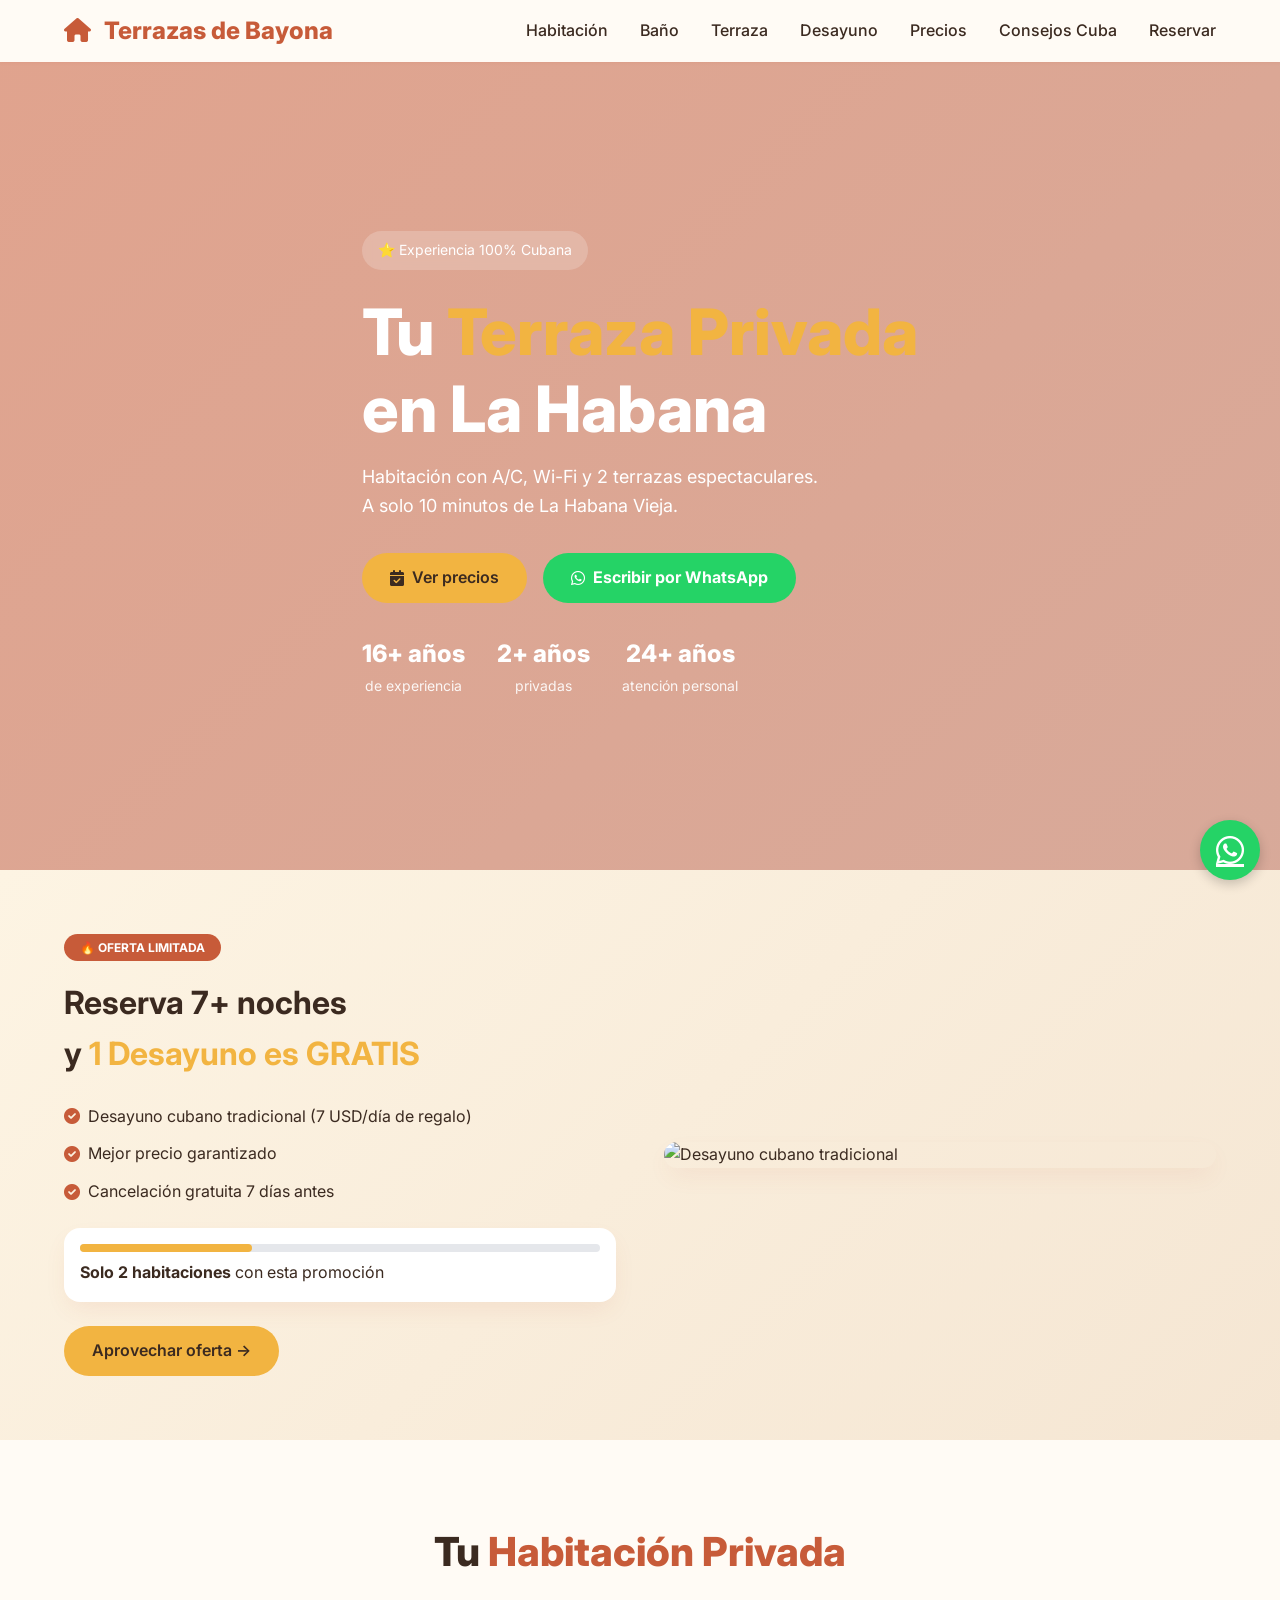
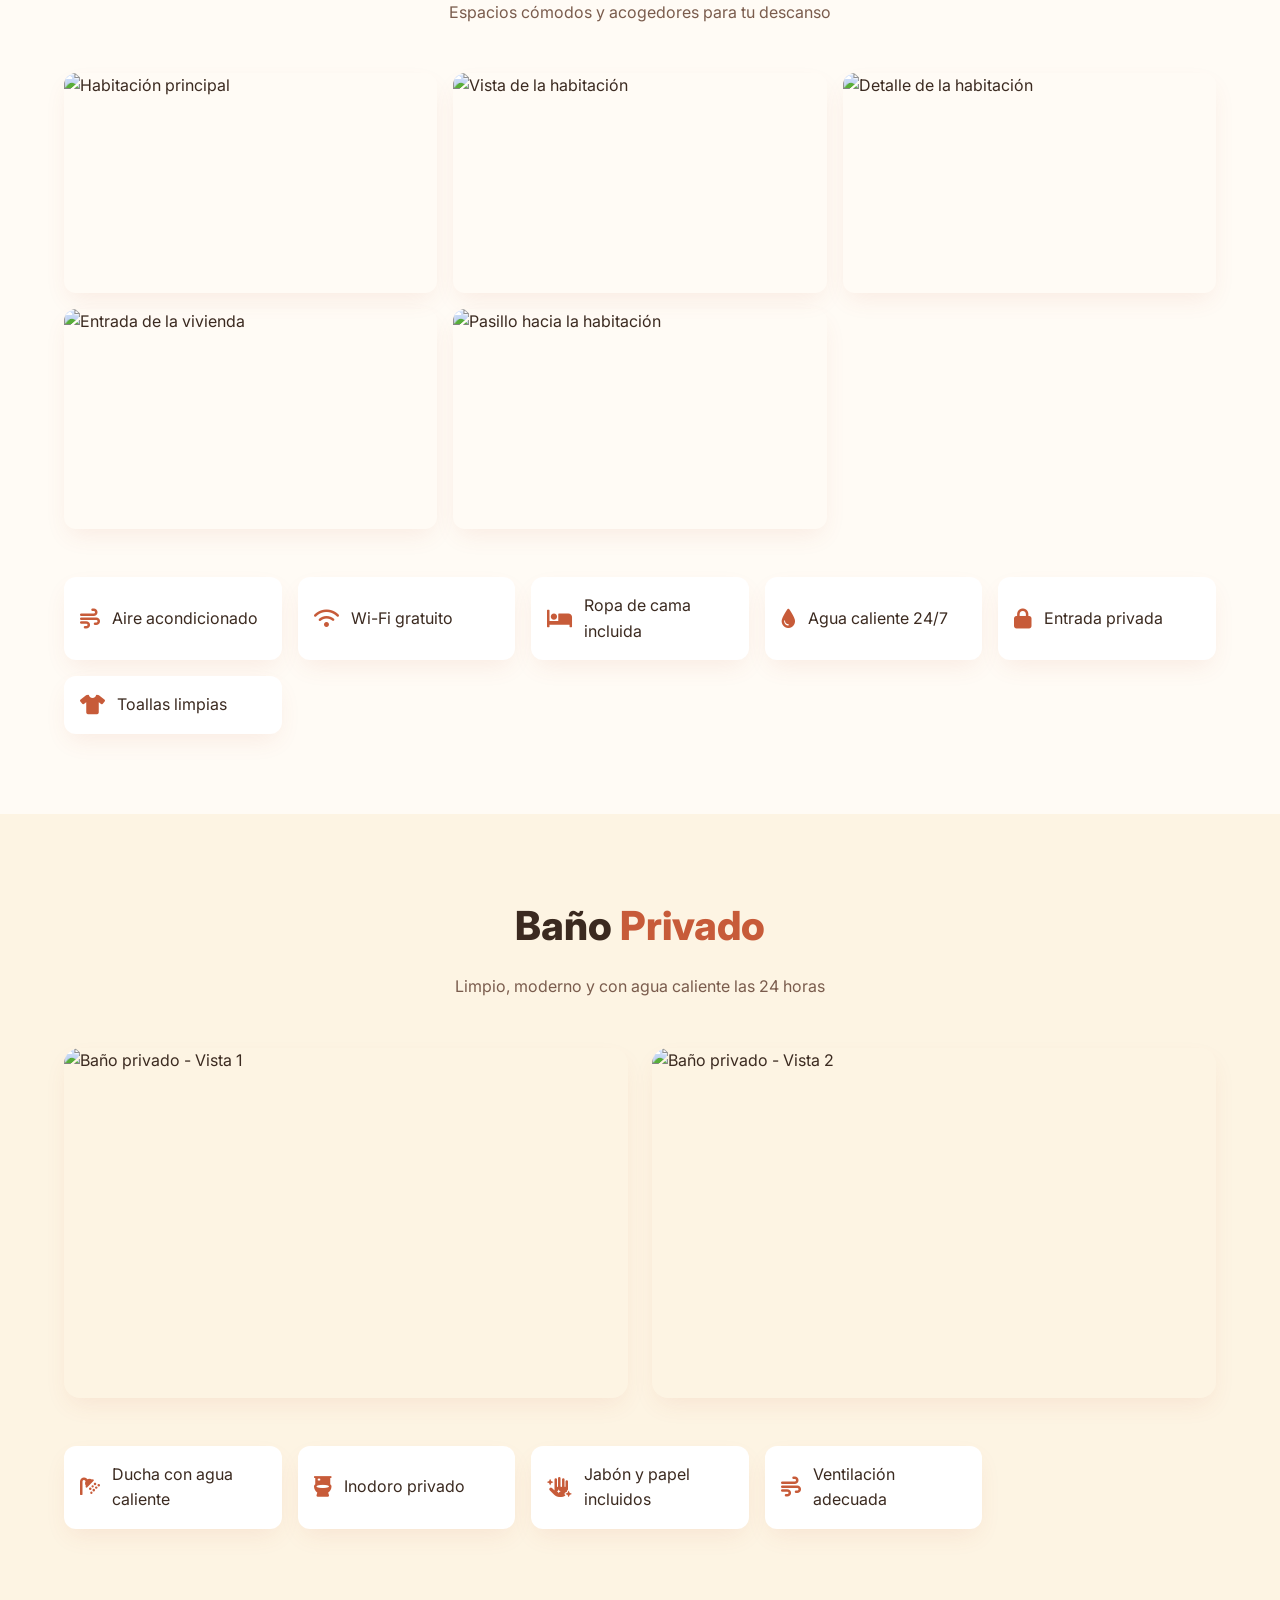
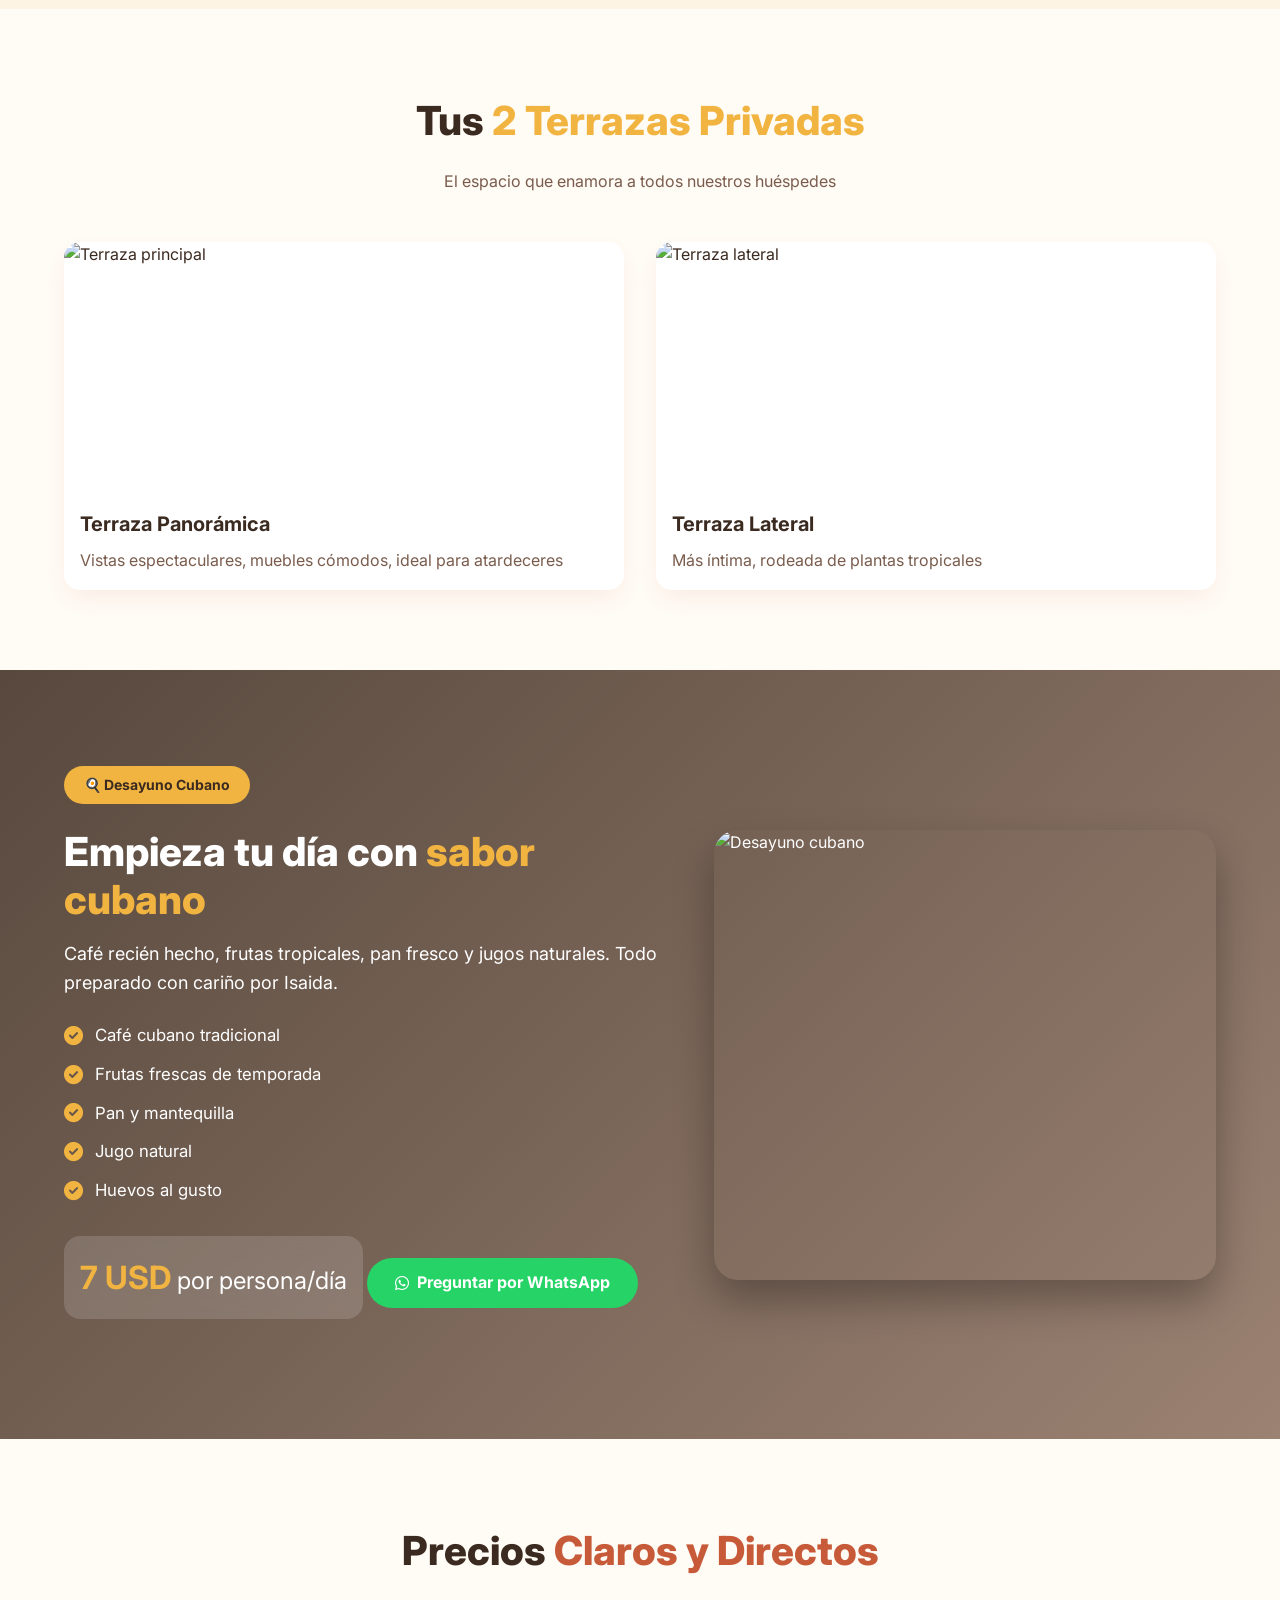
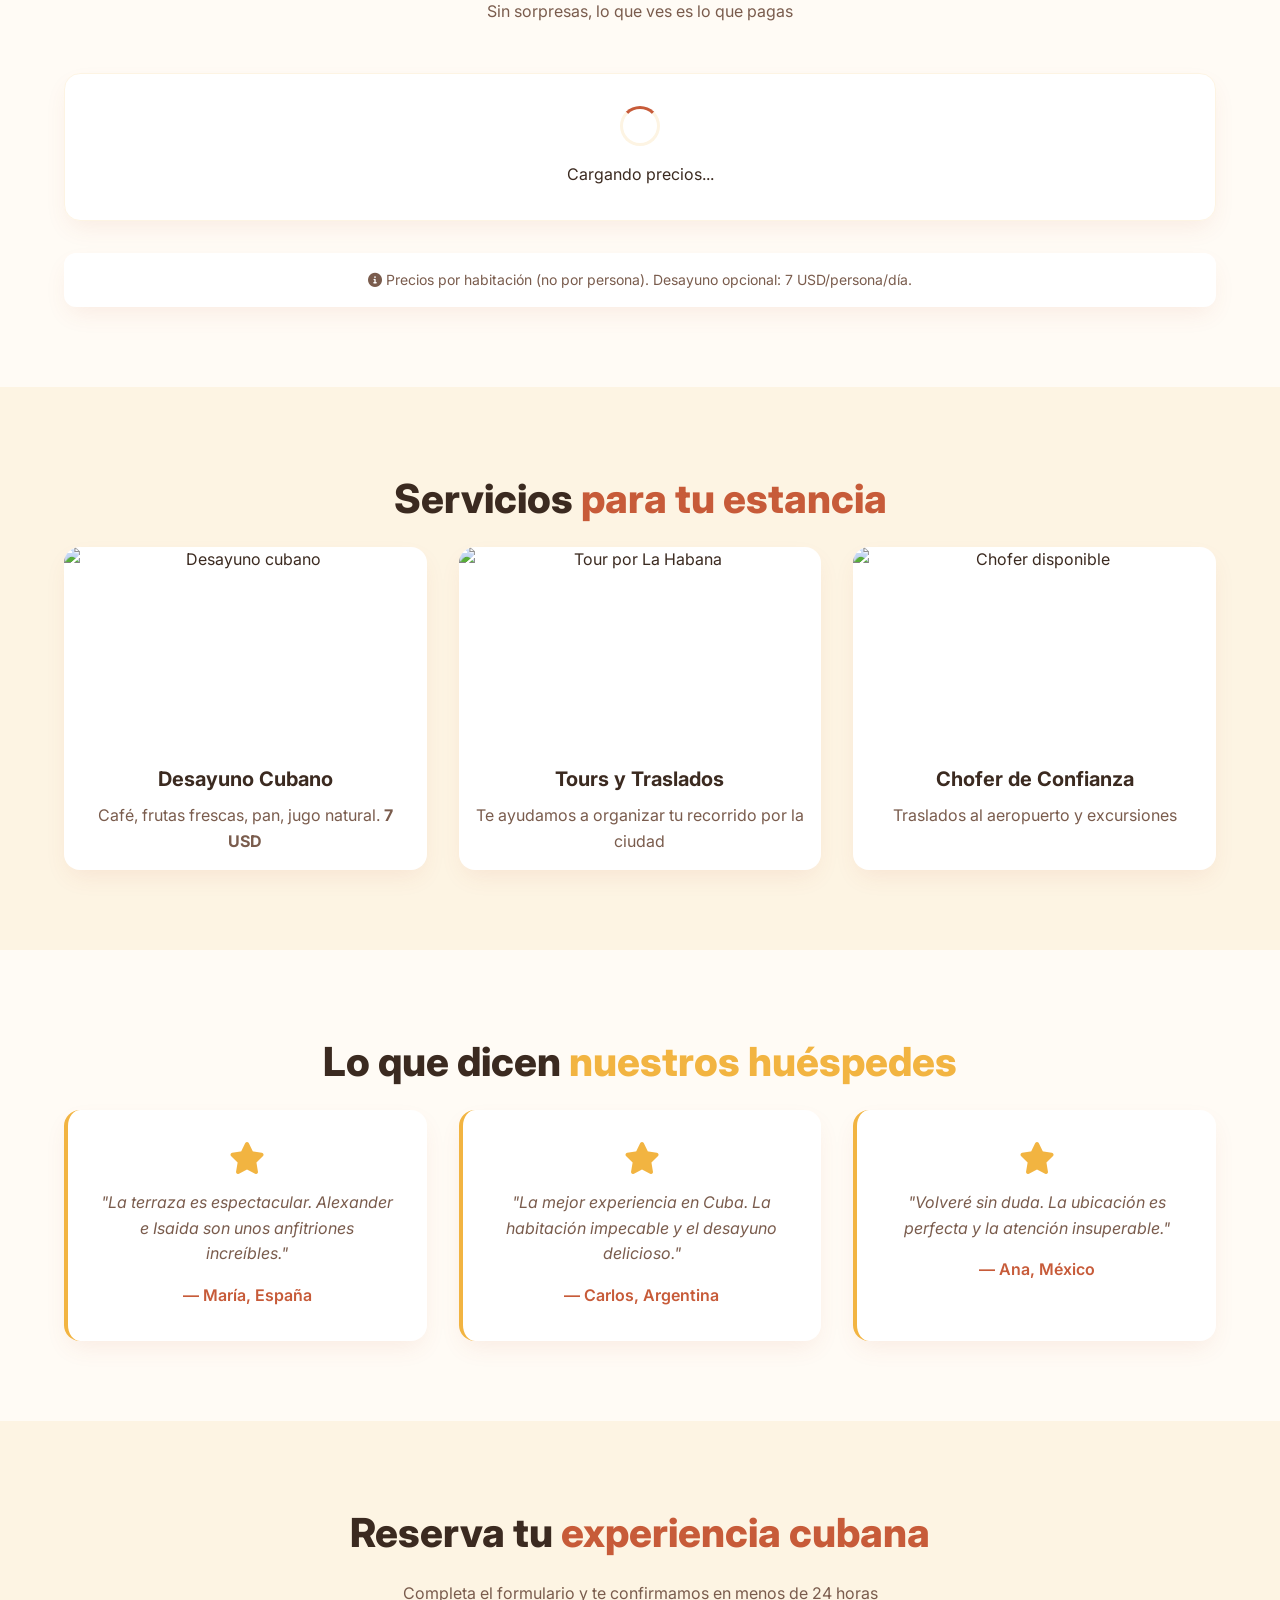
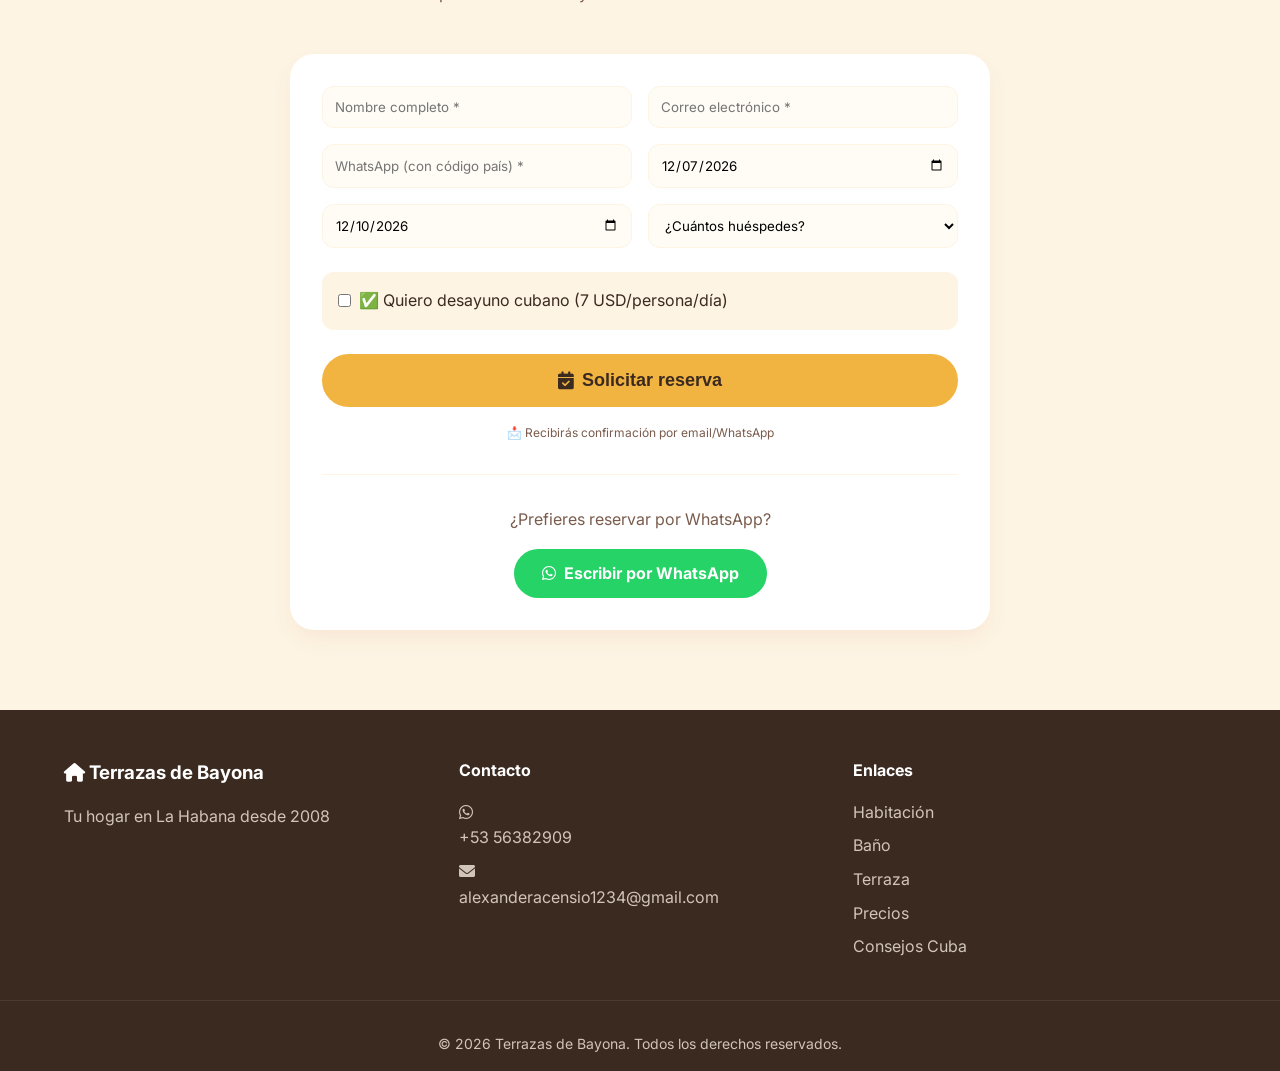
==== commit 4bb0ce8a: "Update index.html" ====
--- a/index.html
+++ b/index.html
@@ -47,6 +47,7 @@
                 <a href="#terraza">Terraza</a>
                 <a href="#desayuno">Desayuno</a>
                 <a href="#precios">Precios</a>
+                <a href="blog.html">Consejos Cuba</a>
                 <a href="#reservas">Reservar</a>
             </nav>
             <button class="menu-mobile-btn" id="menuBtn" aria-label="Menú">
@@ -59,6 +60,7 @@
             <a href="#terraza">Terraza</a>
             <a href="#desayuno">Desayuno</a>
             <a href="#precios">Precios</a>
+            <a href="blog.html">Consejos Cuba</a>
             <a href="#reservas">Reservar</a>
         </div>
     </header>
@@ -97,7 +99,7 @@
         <div class="contenedor oferta-contenido">
             <div class="oferta-info">
                 <span class="oferta-tag">🔥 OFERTA LIMITADA</span>
-                <h2>Reserva 7+ noches<br>y  <span class="text-acento"> 1 Desayuno es GRATIS</span></h2>
+                <h2>Reserva 7+ noches<br>y <span class="text-acento"> 1 Desayuno es GRATIS</span></h2>
                 <ul>
                     <li><i class="fas fa-check-circle"></i> Desayuno cubano tradicional (7 USD/día de regalo)</li>
                     <li><i class="fas fa-check-circle"></i> Mejor precio garantizado</li>
@@ -123,7 +125,7 @@
             
             <div class="galeria-habitacion">
                 <div class="galeria-grid">
-                    <img src="https://i.postimg.cc/Wb4BHtXg/1793220812050.jpg" alt="Habitación principal" loading="lazy" class="animar-tarjeta">
+                    <img src="https://i.postimg.cc/25sxD9QH/1794409732389.jpg" alt="Habitación principal" loading="lazy" class="animar-tarjeta">
                     <img src="https://i.postimg.cc/k4fMg0yg/cuarto-1.jpg" alt="Vista de la habitación" loading="lazy" class="animar-tarjeta">
                     <img src="https://i.postimg.cc/ZqmJFb7K/cuarto-3.jpg" alt="Detalle de la habitación" loading="lazy" class="animar-tarjeta">
                     <img src="https://i.postimg.cc/59YDycgG/entrada-de-vivienda-imagen-1.jpg" alt="Entrada de la vivienda" loading="lazy" class="animar-tarjeta">
@@ -350,6 +352,7 @@
                 <a href="#bano">Baño</a>
                 <a href="#terraza">Terraza</a>
                 <a href="#precios">Precios</a>
+                <a href="blog.html">Consejos Cuba</a>
             </div>
         </div>
         <div class="footer-copyright">
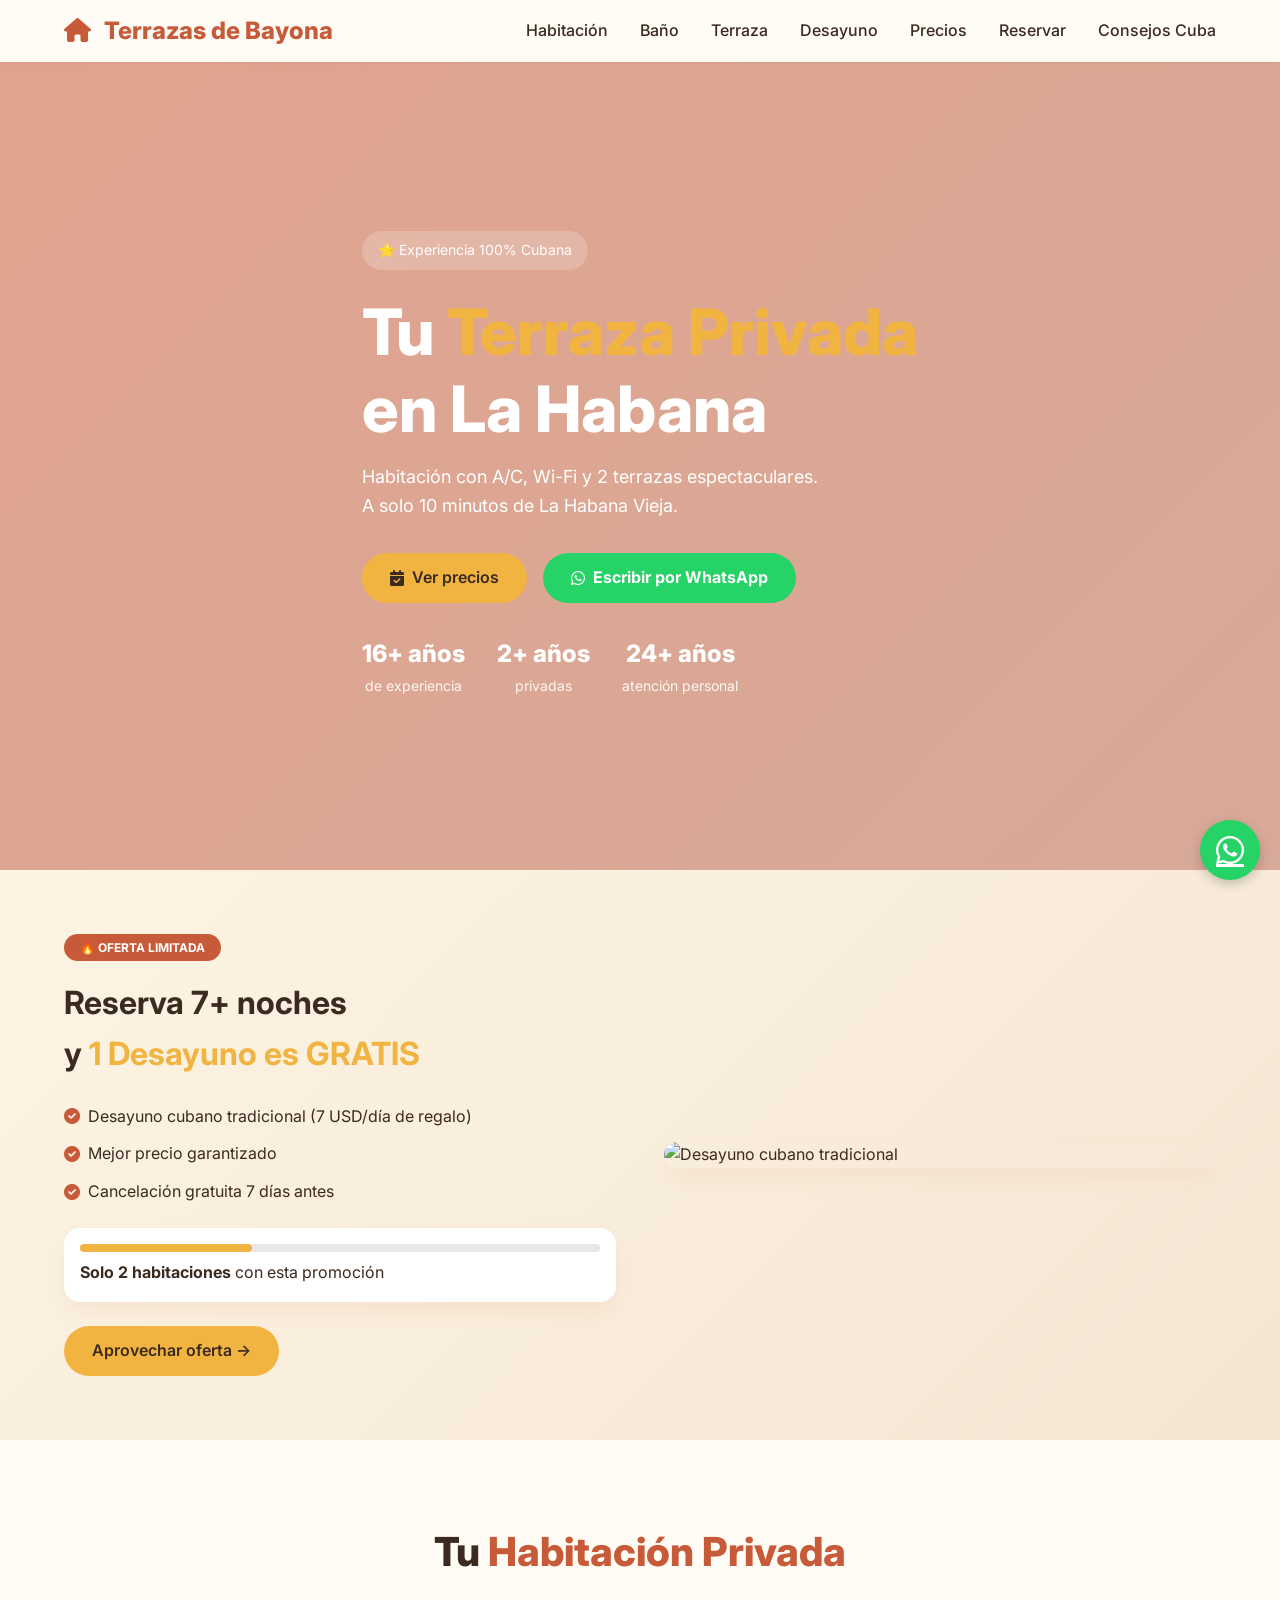
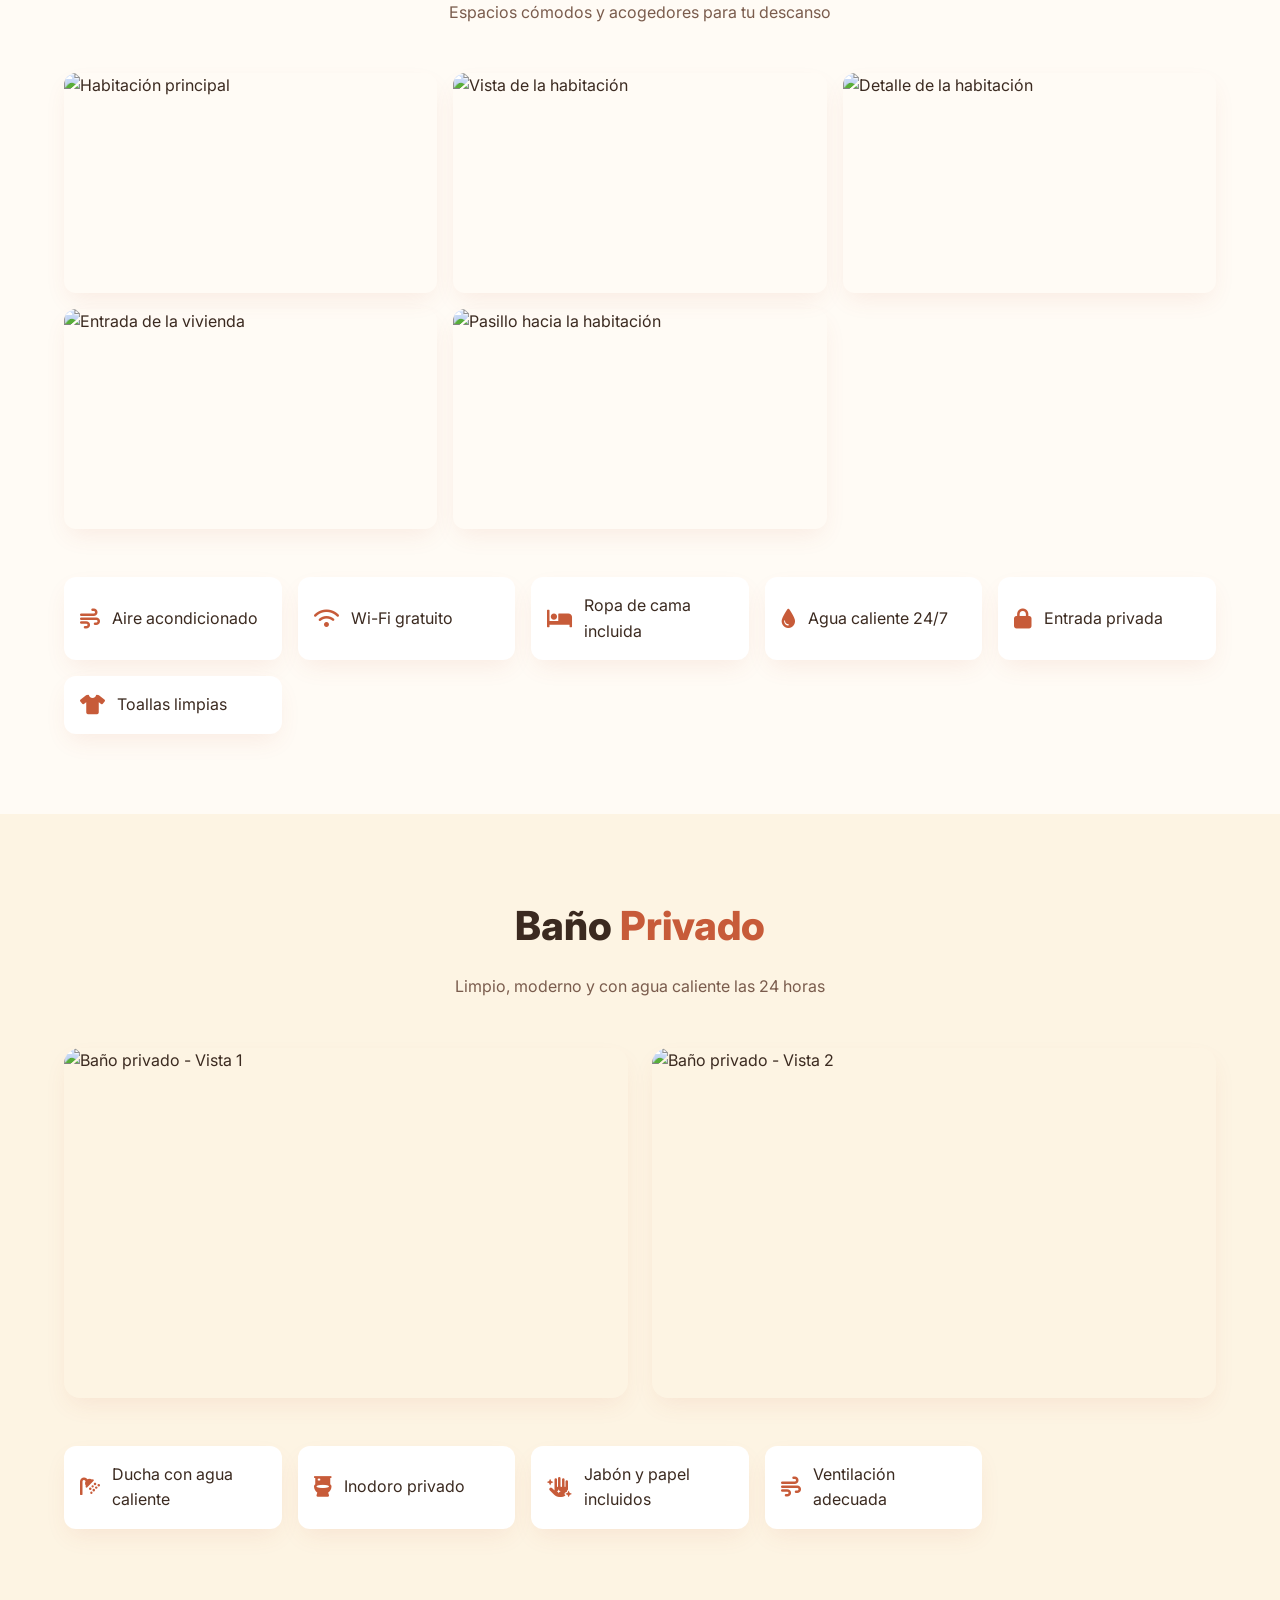
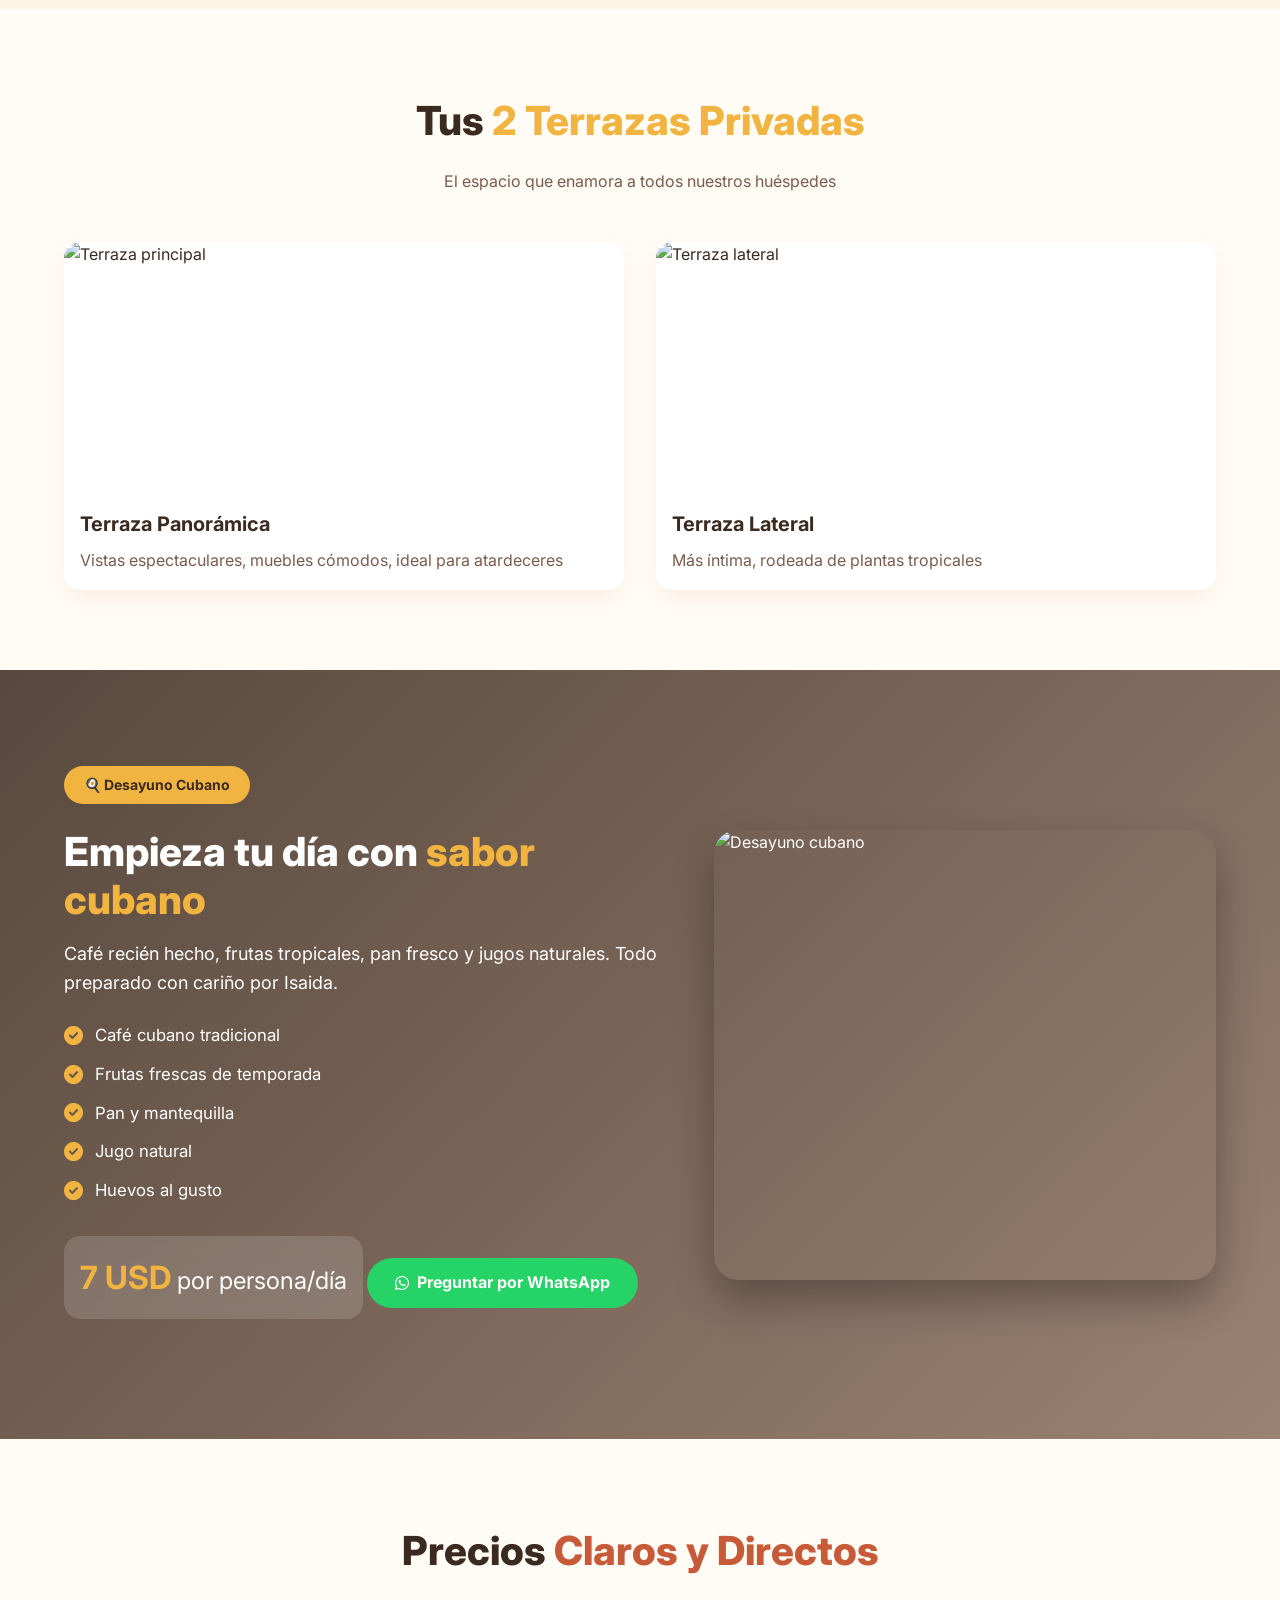
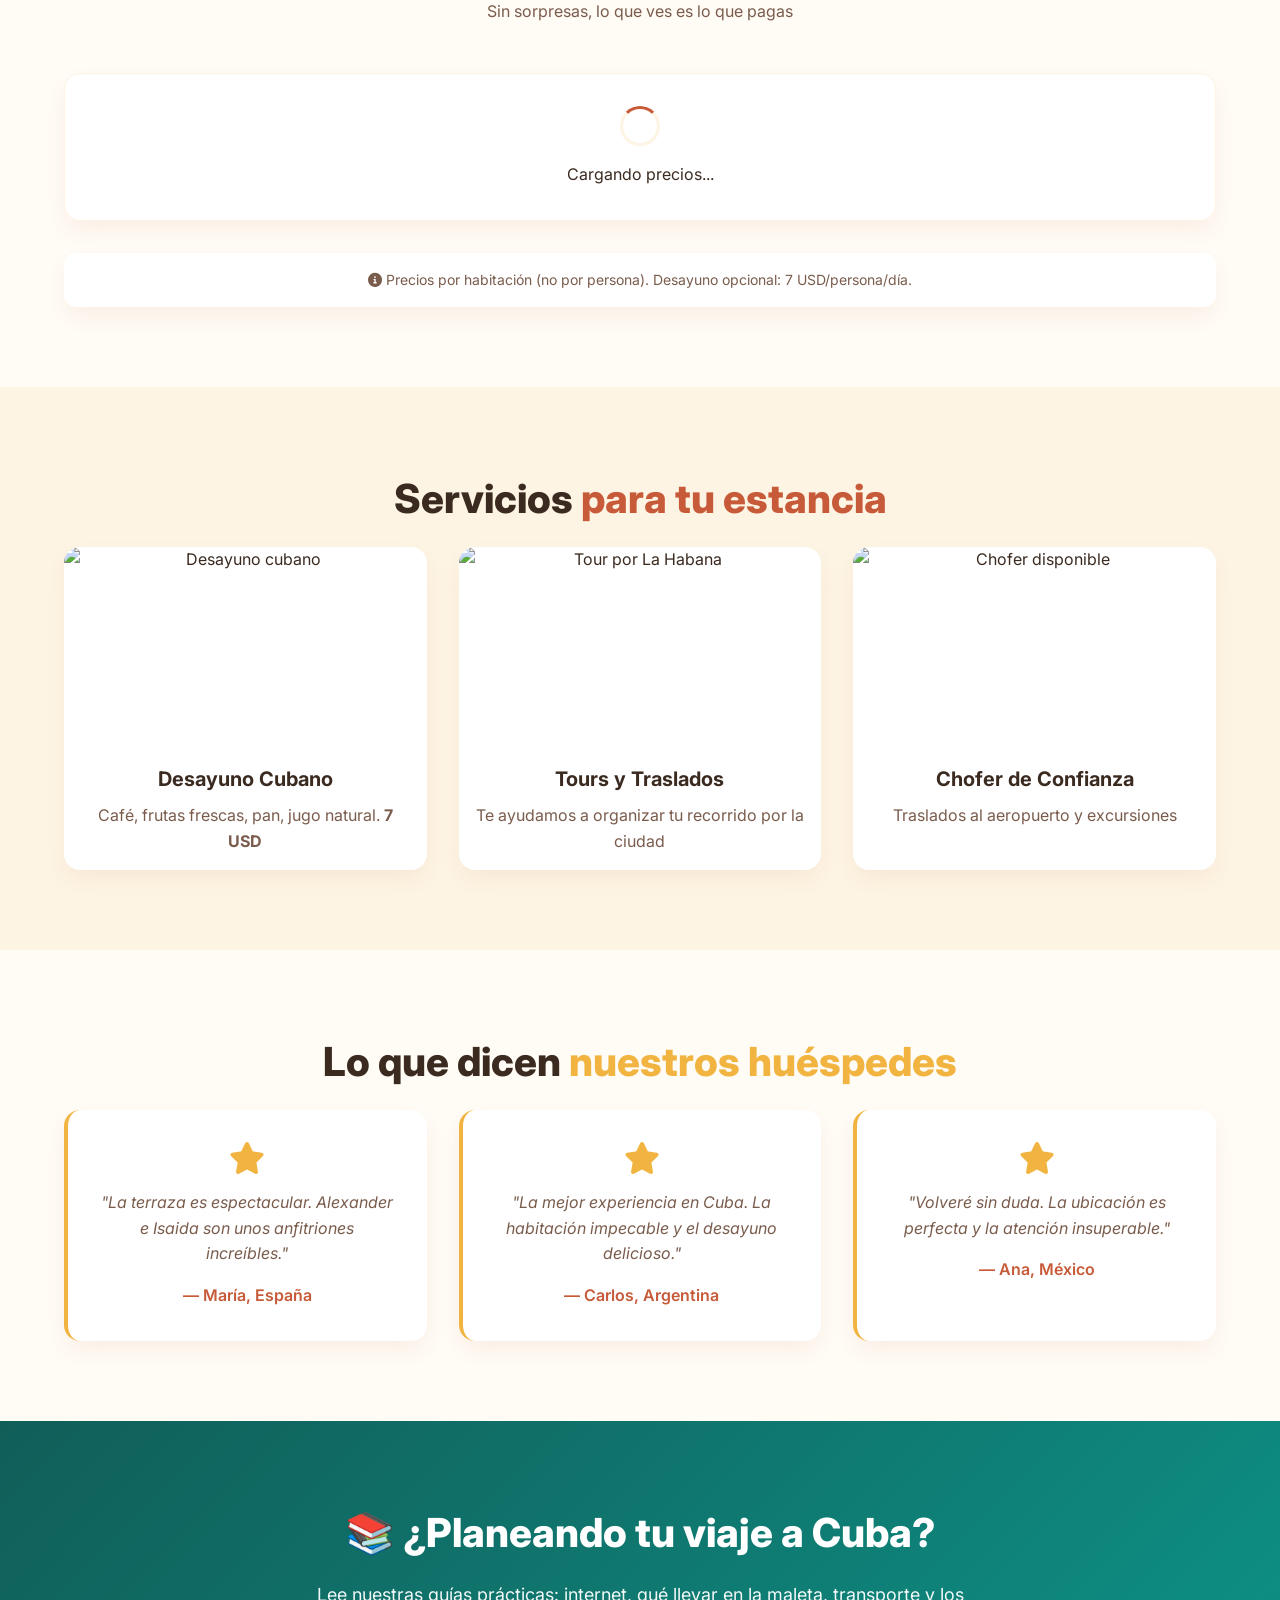
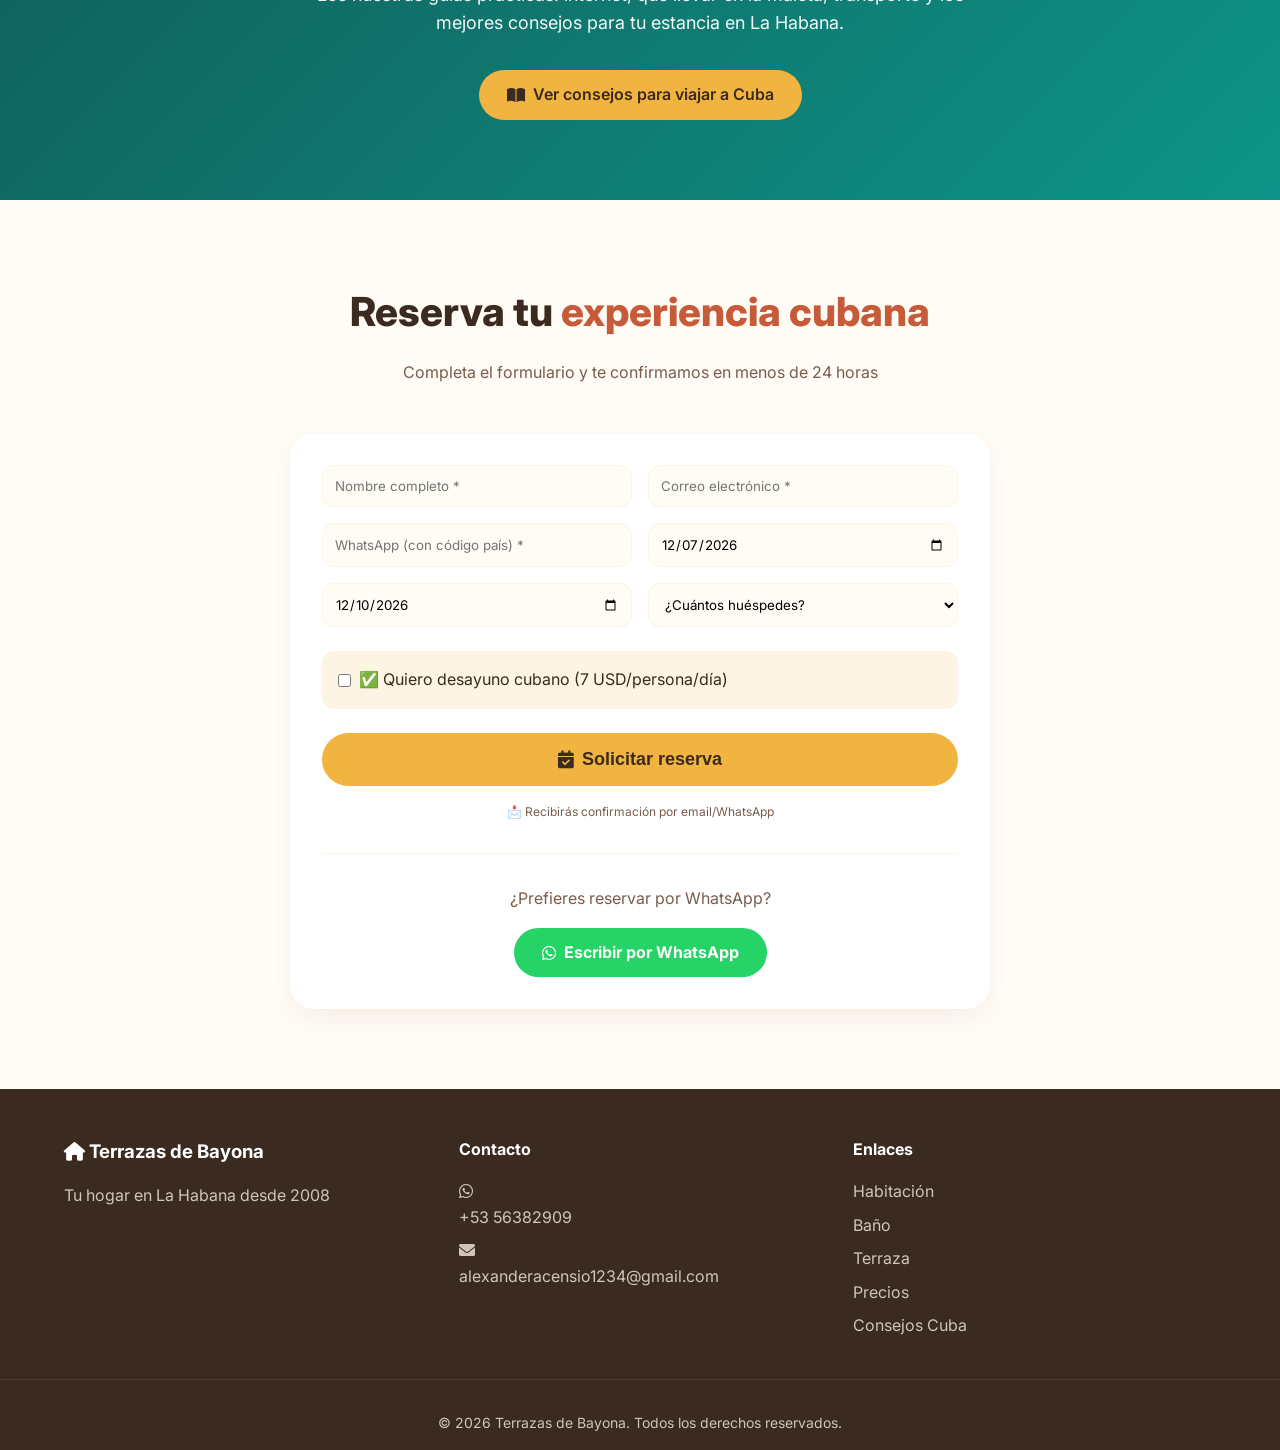
==== commit 775e48b2: "Update index.html" ====
--- a/index.html
+++ b/index.html
@@ -47,8 +47,8 @@
                 <a href="#terraza">Terraza</a>
                 <a href="#desayuno">Desayuno</a>
                 <a href="#precios">Precios</a>
+                <a href="#reservas">Reservar</a>
                 <a href="blog.html">Consejos Cuba</a>
-                <a href="#reservas">Reservar</a>
             </nav>
             <button class="menu-mobile-btn" id="menuBtn" aria-label="Menú">
                 <i class="fas fa-bars"></i>
@@ -60,8 +60,8 @@
             <a href="#terraza">Terraza</a>
             <a href="#desayuno">Desayuno</a>
             <a href="#precios">Precios</a>
+            <a href="#reservas">Reservar</a>
             <a href="blog.html">Consejos Cuba</a>
-            <a href="#reservas">Reservar</a>
         </div>
     </header>
 
@@ -99,7 +99,7 @@
         <div class="contenedor oferta-contenido">
             <div class="oferta-info">
                 <span class="oferta-tag">🔥 OFERTA LIMITADA</span>
-                <h2>Reserva 7+ noches<br>y <span class="text-acento"> 1 Desayuno es GRATIS</span></h2>
+                <h2>Reserva 7+ noches<br>y  <span class="text-acento"> 1 Desayuno es GRATIS</span></h2>
                 <ul>
                     <li><i class="fas fa-check-circle"></i> Desayuno cubano tradicional (7 USD/día de regalo)</li>
                     <li><i class="fas fa-check-circle"></i> Mejor precio garantizado</li>
@@ -280,6 +280,19 @@
                     <span>— Ana, México</span>
                 </div>
             </div>
+        </div>
+    </section>
+
+    <!-- CTA BLOG -->
+    <section class="seccion" style="background: linear-gradient(135deg, #115e59 0%, #0d9488 100%); color: white;">
+        <div class="contenedor" style="text-align: center;">
+            <h2 class="seccion-titulo" style="color: white;">📚 ¿Planeando tu viaje a Cuba?</h2>
+            <p style="font-size: 1.125rem; margin-bottom: 2rem; opacity: 0.95; max-width: 700px; margin-left: auto; margin-right: auto;">
+                Lee nuestras guías prácticas: internet, qué llevar en la maleta, transporte y los mejores consejos para tu estancia en La Habana.
+            </p>
+            <a href="blog.html" class="boton boton-primario" style="background-color: #F2B441; color: #3B2A20;">
+                <i class="fas fa-book-open"></i> Ver consejos para viajar a Cuba
+            </a>
         </div>
     </section>
 
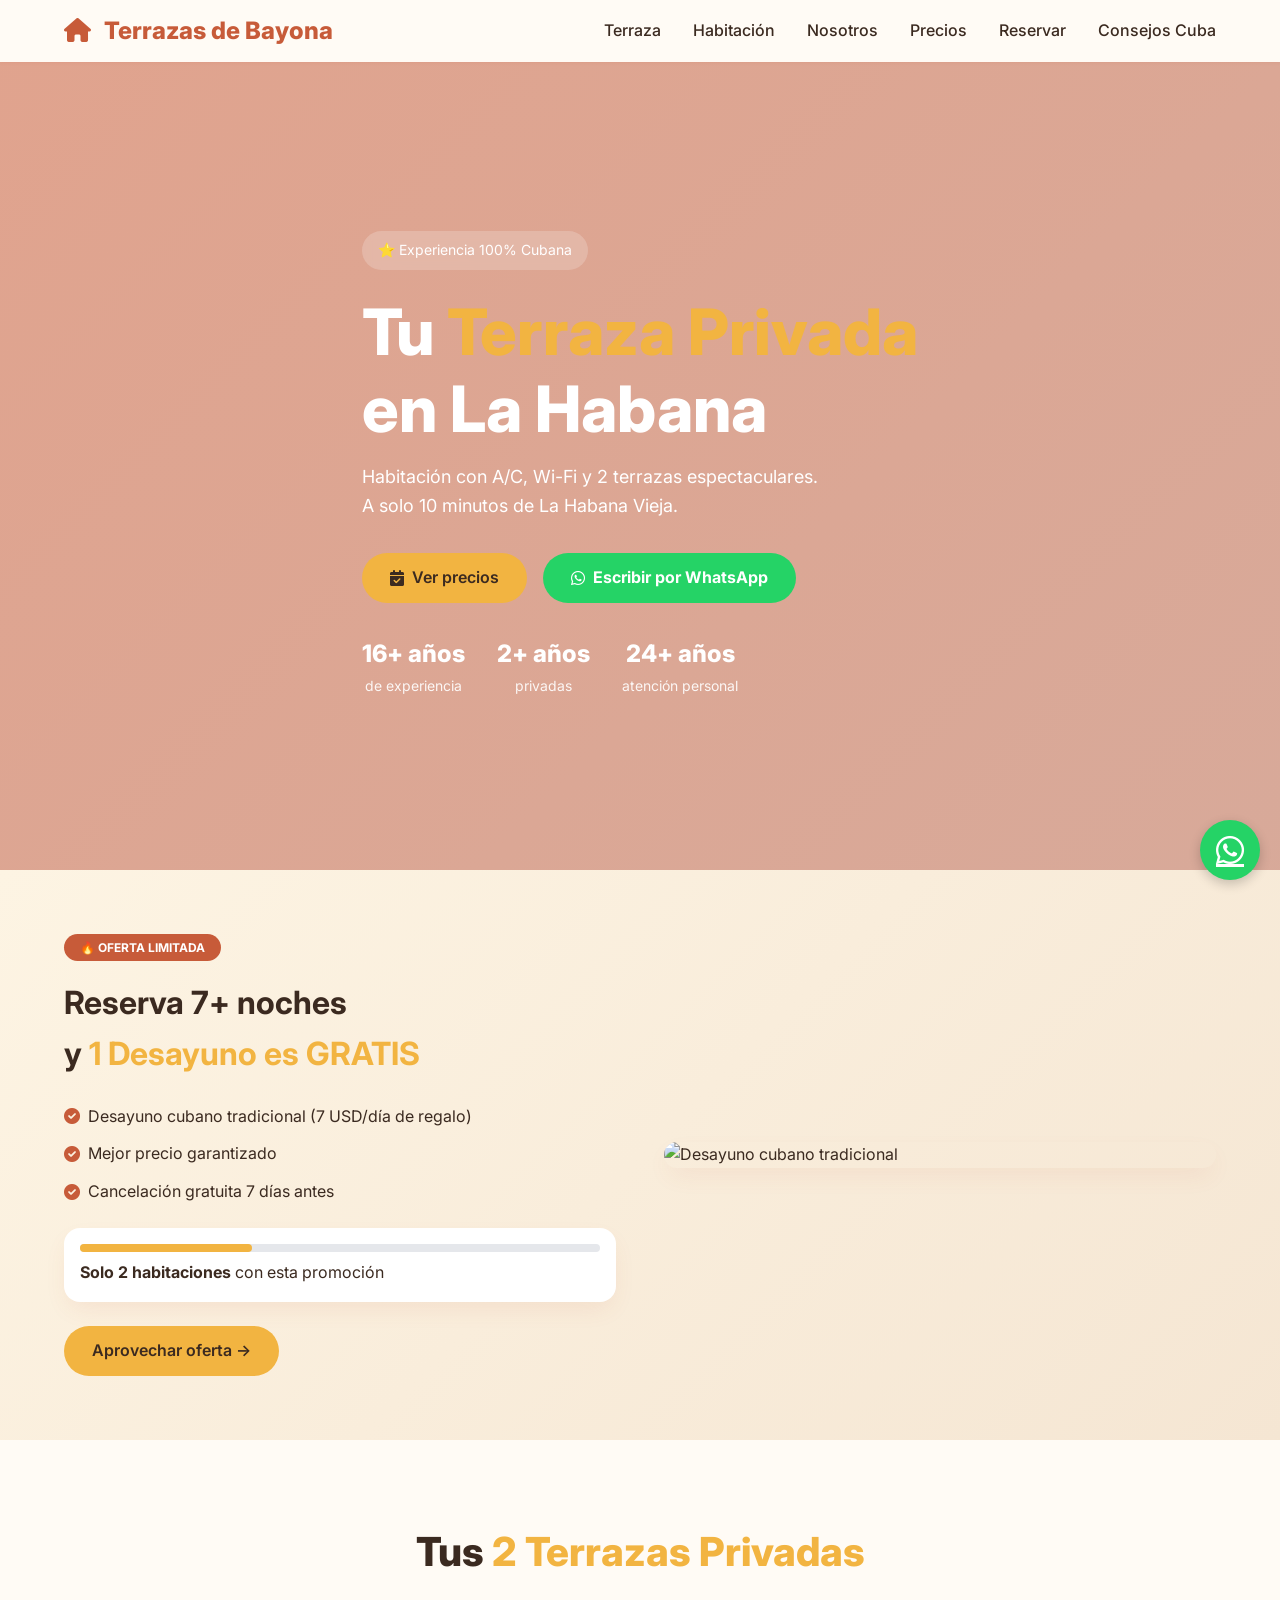
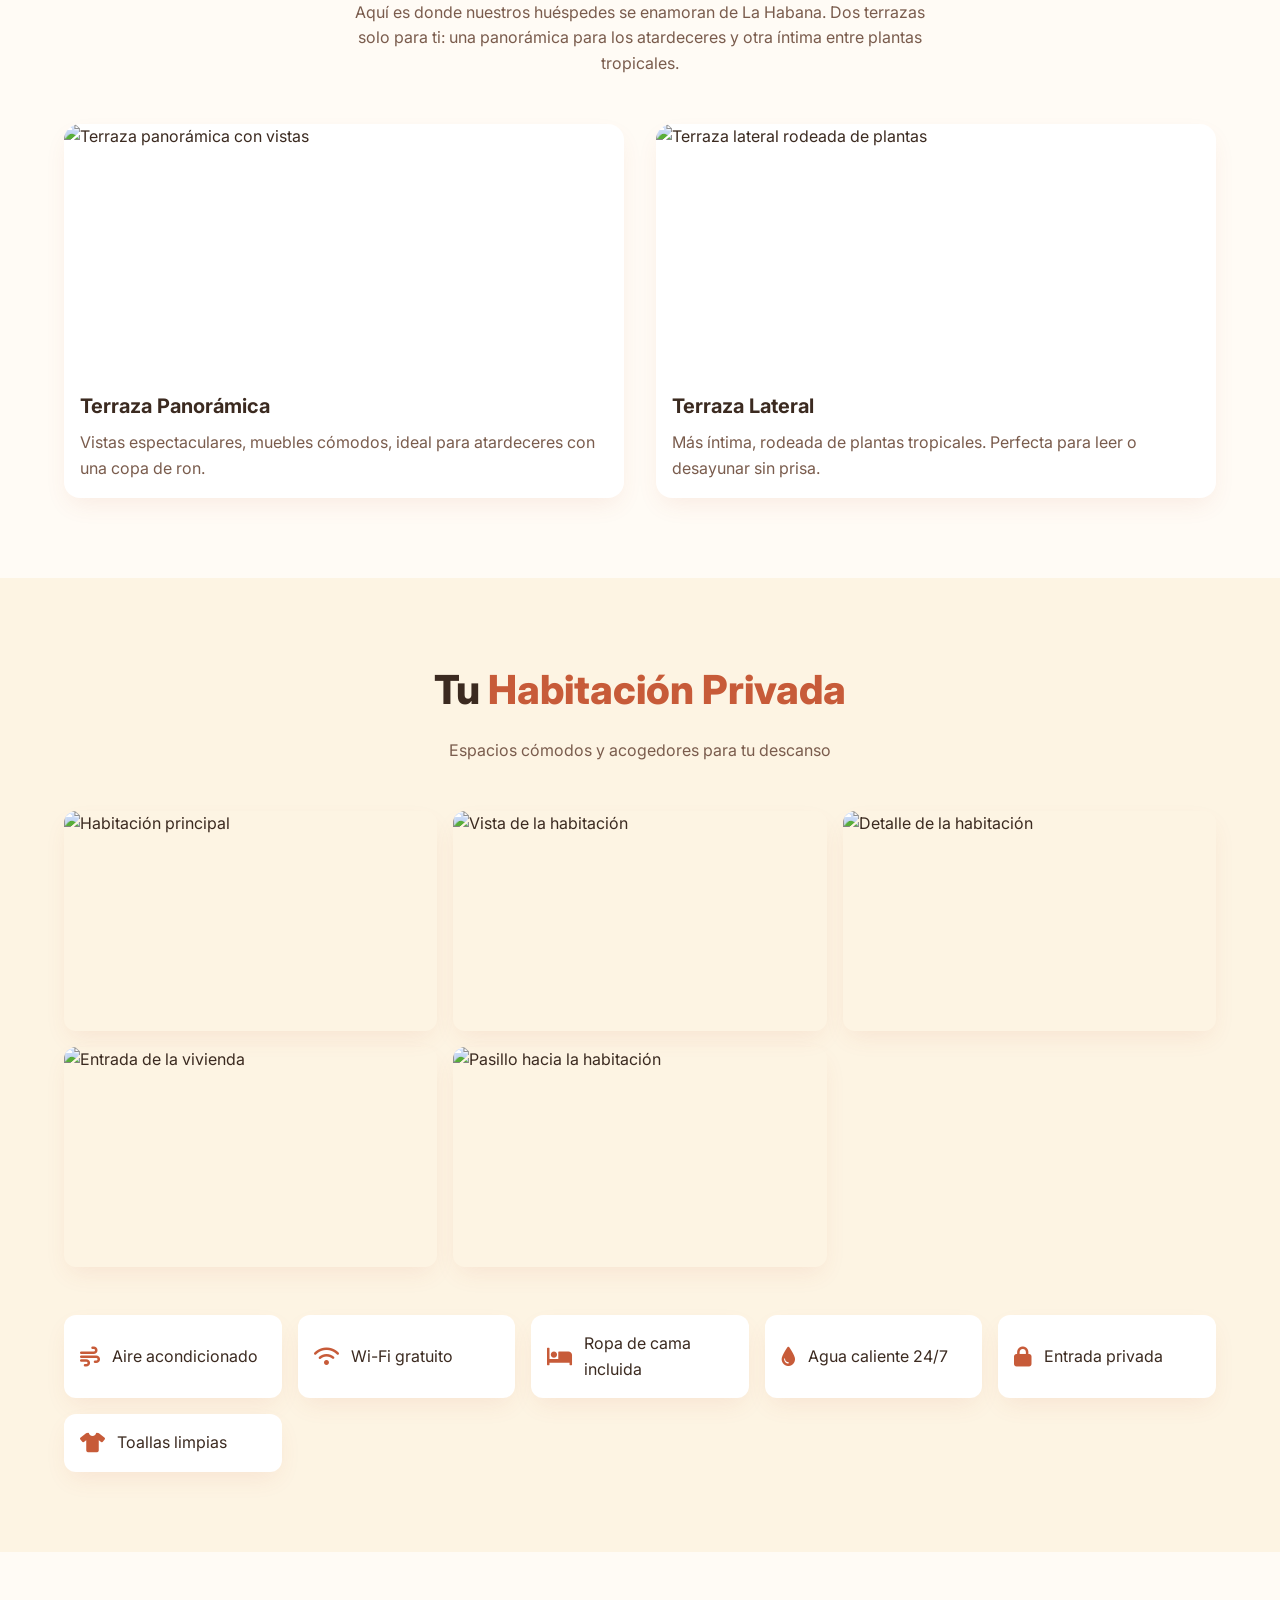
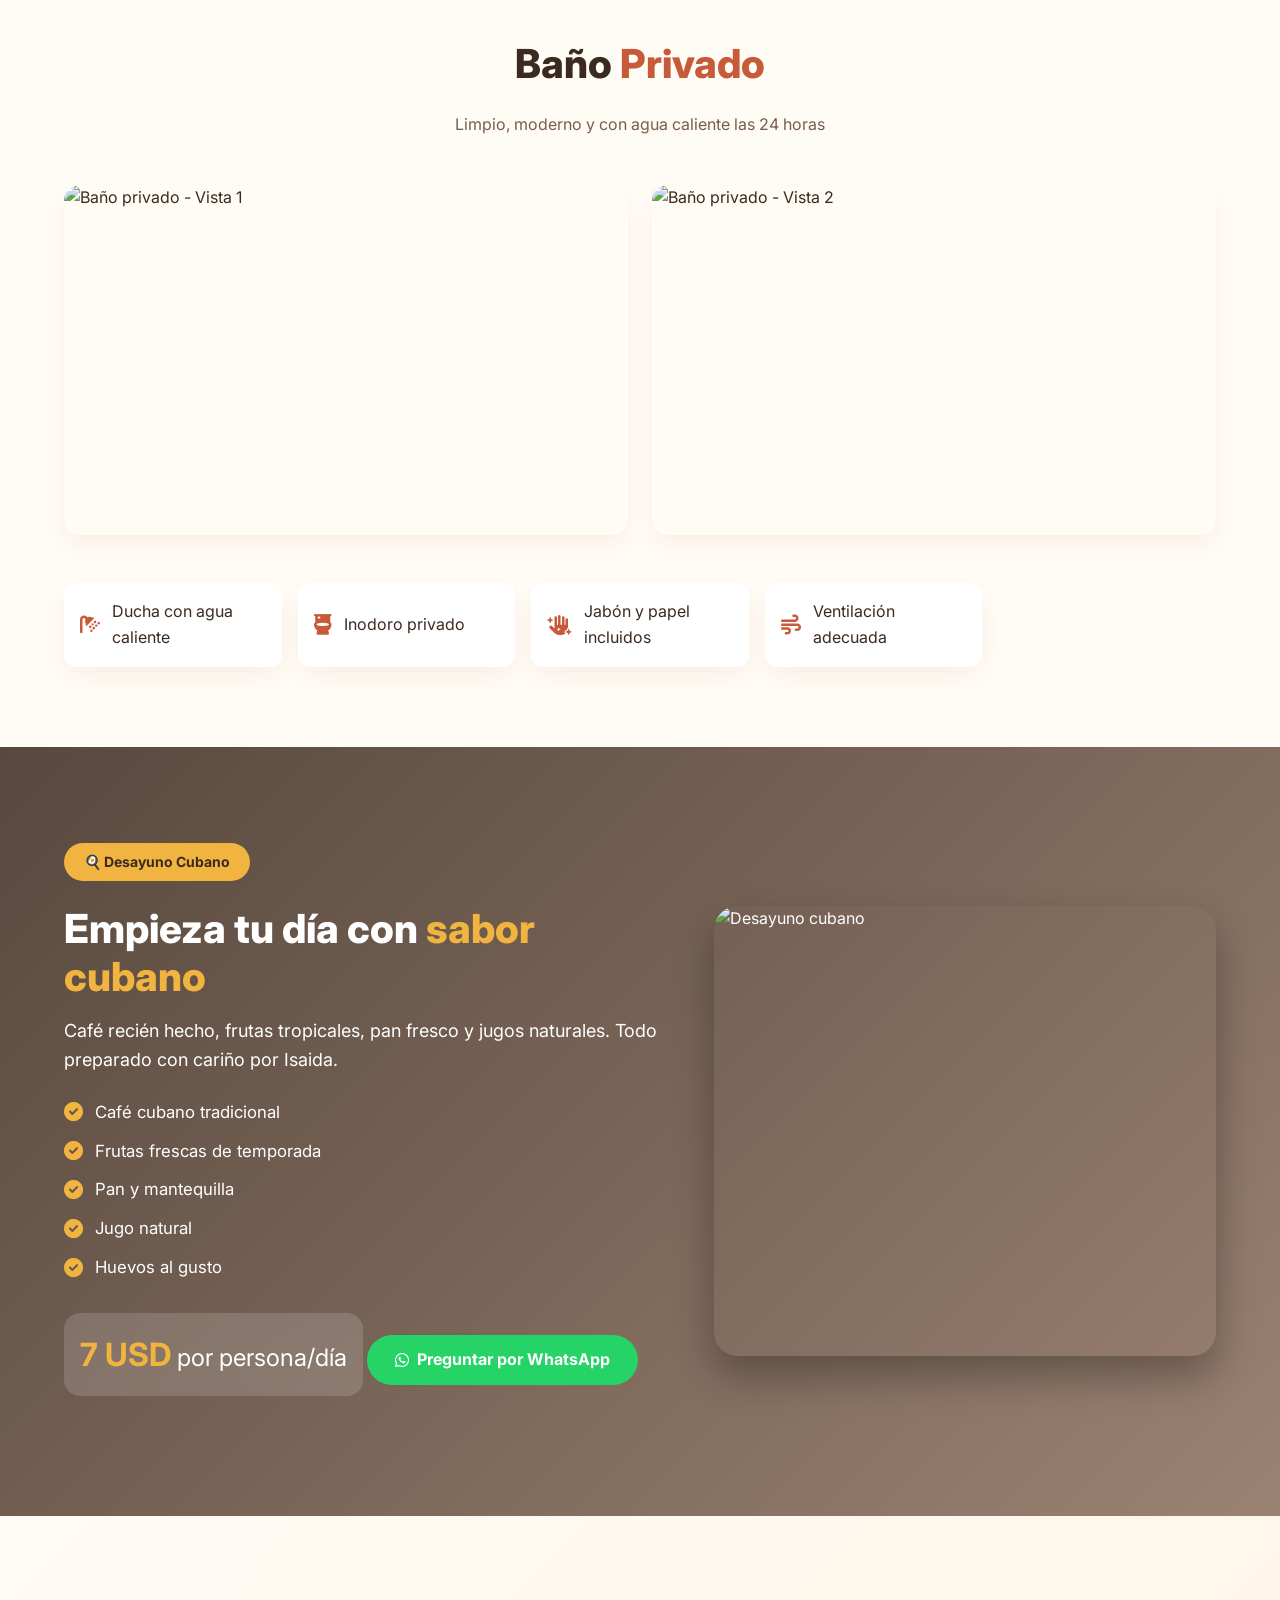
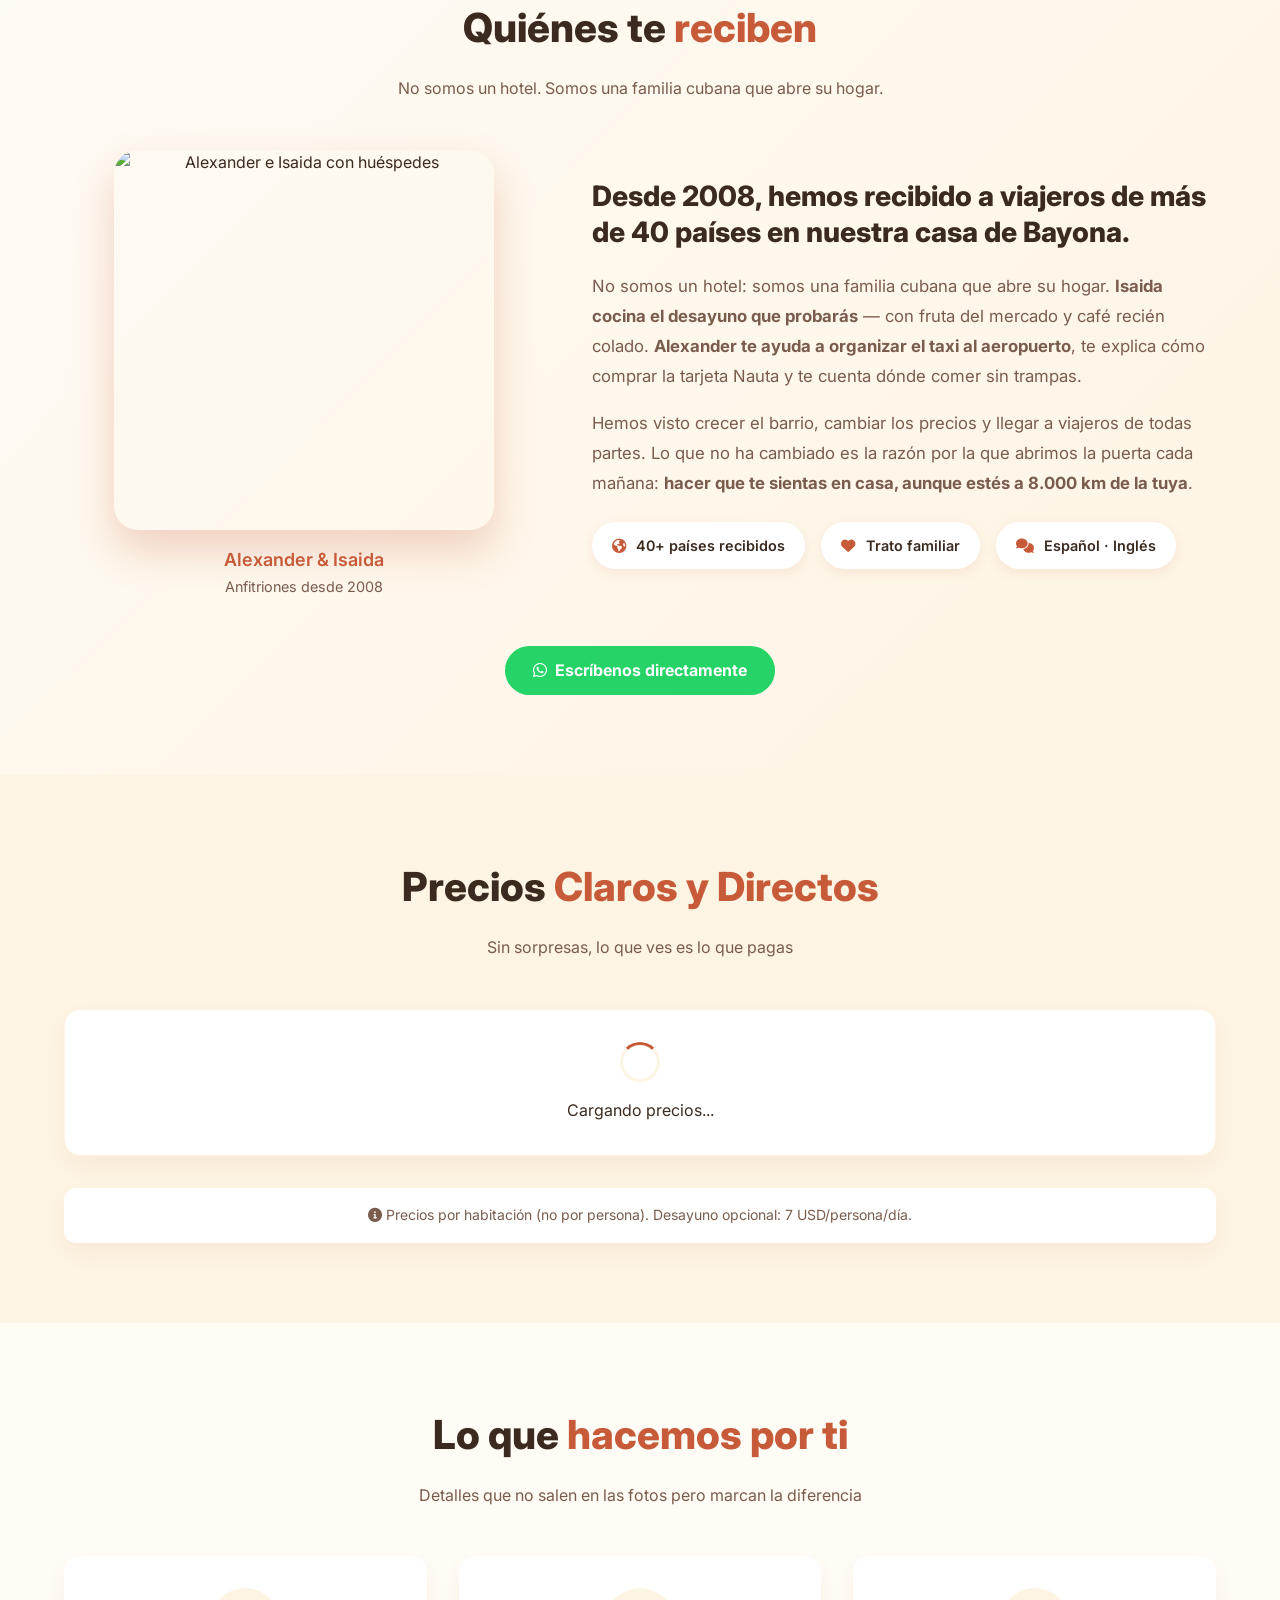
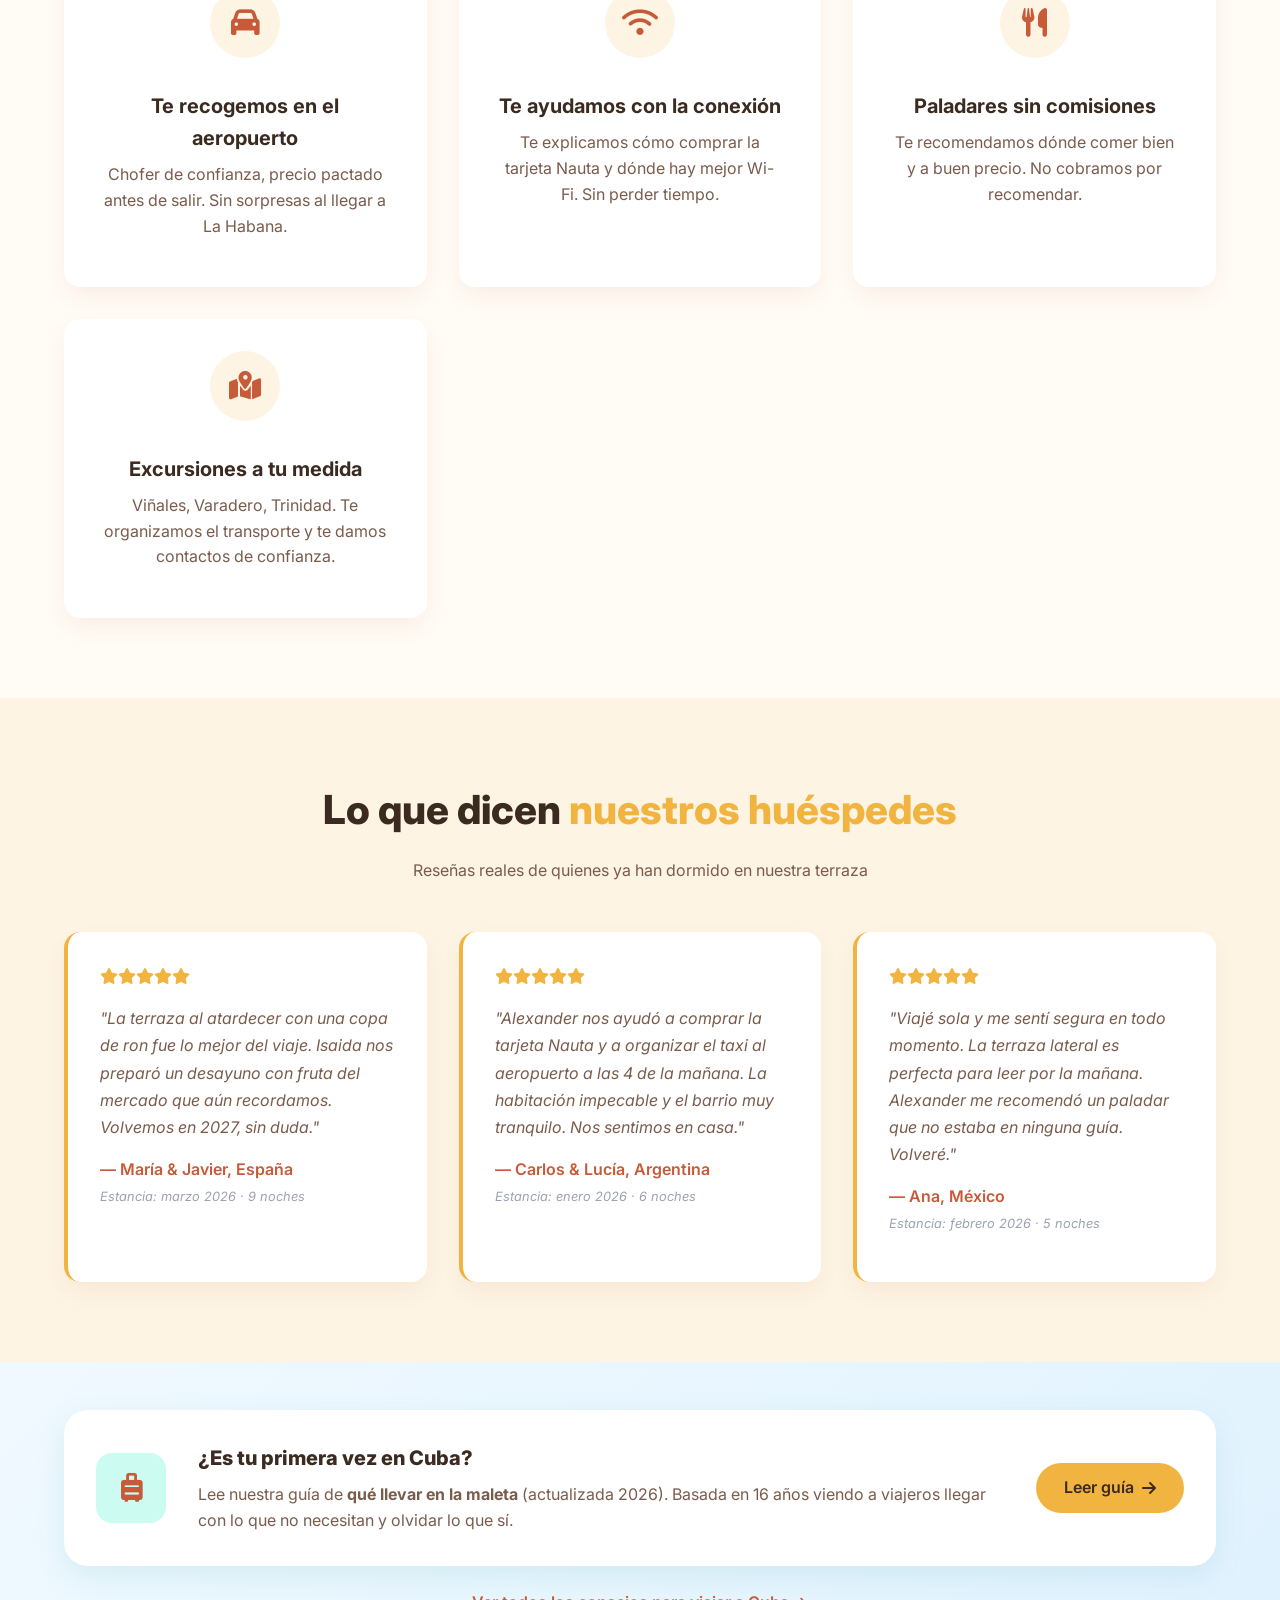
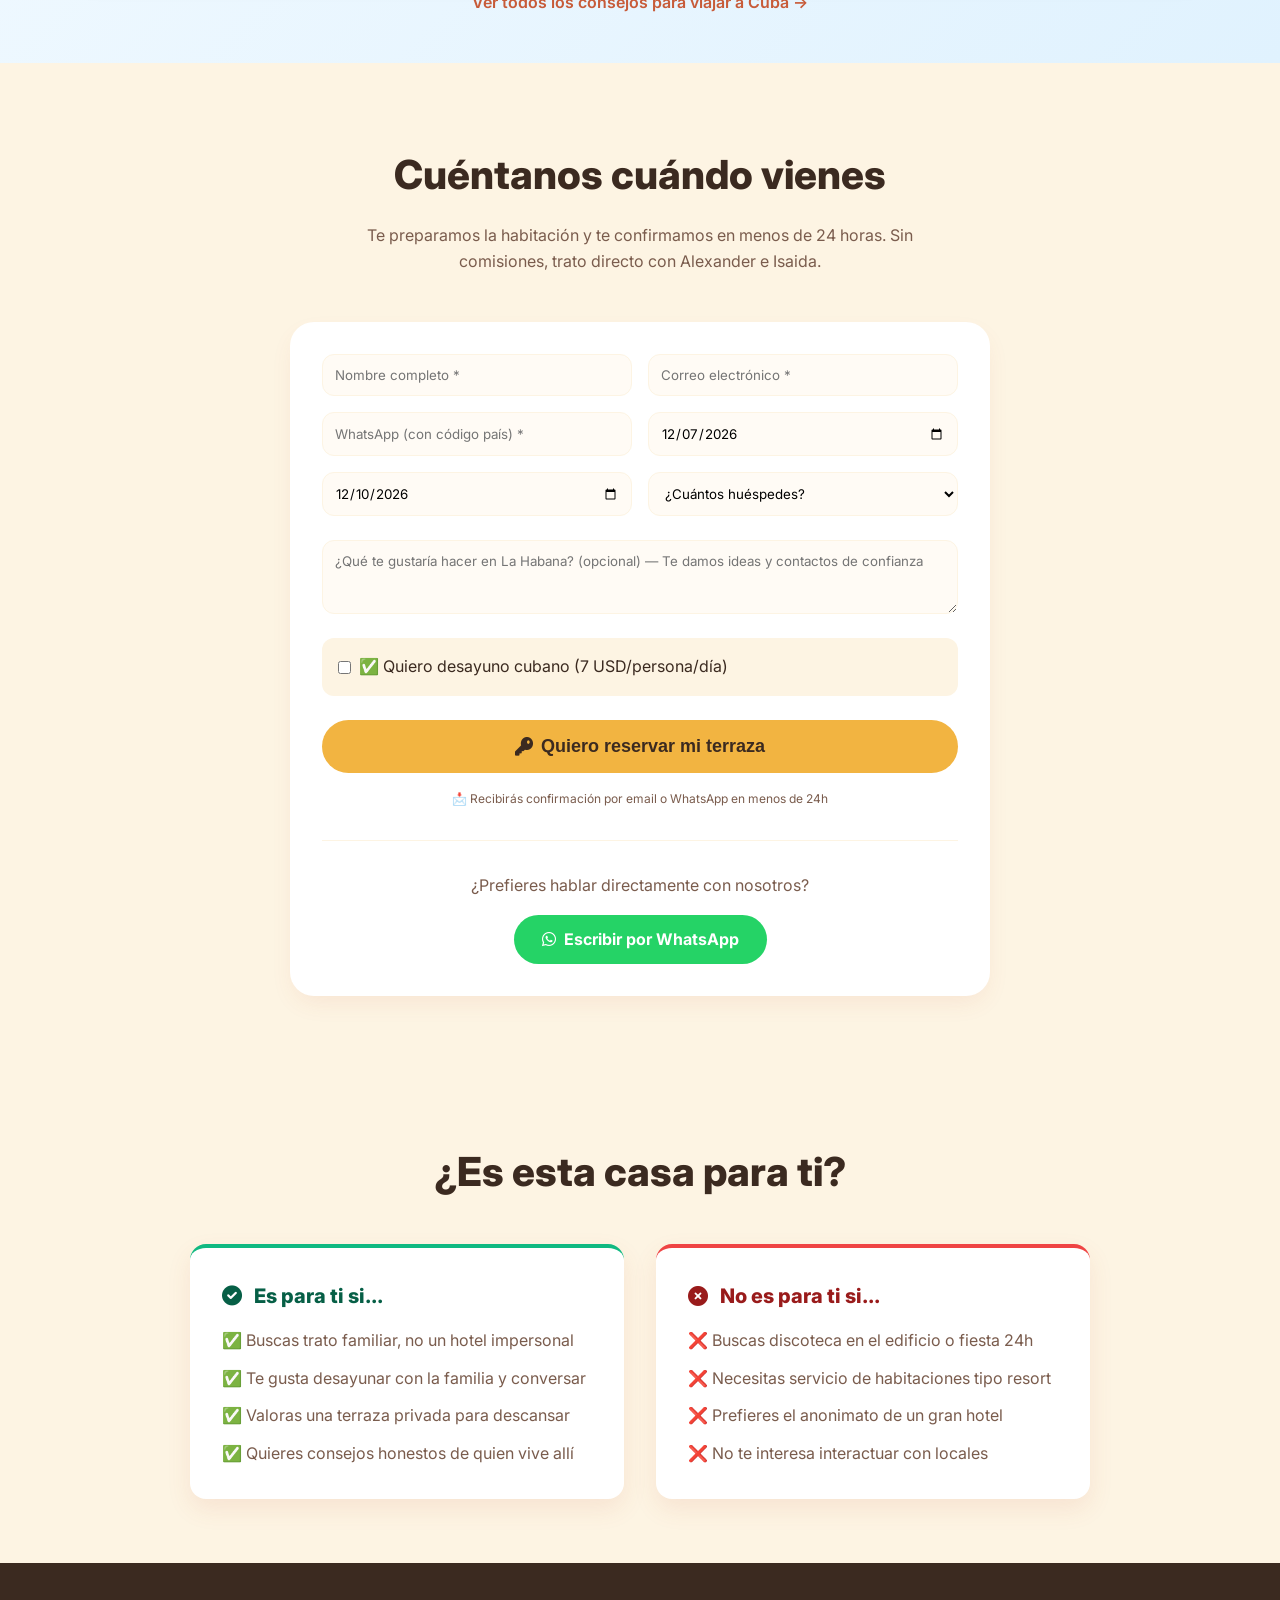
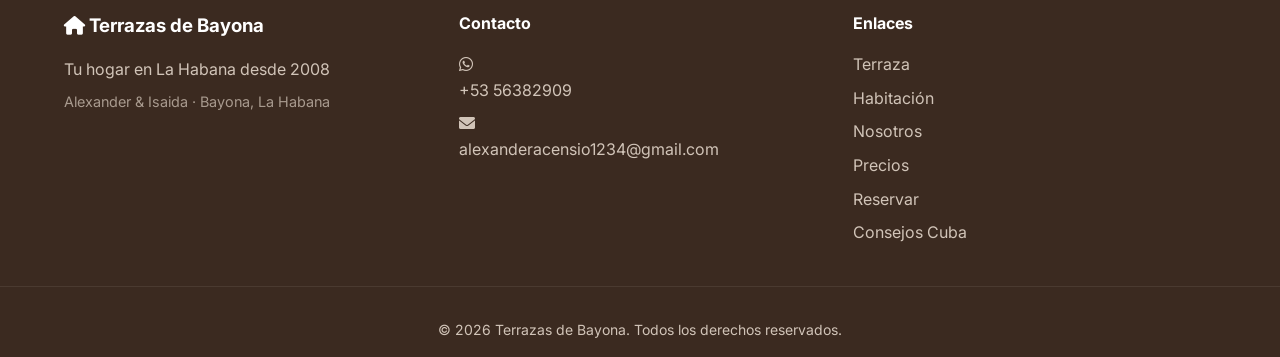
==== commit b7fe51b0: "Update index.html" ====
--- a/index.html
+++ b/index.html
@@ -42,10 +42,9 @@
                 <i class="fas fa-home"></i> Terrazas de Bayona
             </a>
             <nav class="nav-desktop">
+                <a href="#terraza">Terraza</a>
                 <a href="#habitacion">Habitación</a>
-                <a href="#bano">Baño</a>
-                <a href="#terraza">Terraza</a>
-                <a href="#desayuno">Desayuno</a>
+                <a href="#nosotros">Nosotros</a>
                 <a href="#precios">Precios</a>
                 <a href="#reservas">Reservar</a>
                 <a href="blog.html">Consejos Cuba</a>
@@ -55,10 +54,9 @@
             </button>
         </div>
         <div class="menu-mobile" id="menuMobile">
+            <a href="#terraza">Terraza</a>
             <a href="#habitacion">Habitación</a>
-            <a href="#bano">Baño</a>
-            <a href="#terraza">Terraza</a>
-            <a href="#desayuno">Desayuno</a>
+            <a href="#nosotros">Nosotros</a>
             <a href="#precios">Precios</a>
             <a href="#reservas">Reservar</a>
             <a href="blog.html">Consejos Cuba</a>
@@ -117,6 +115,29 @@
         </div>
     </section>
 
+    <!-- SECCIÓN TERRAZA (EL DIFERENCIADOR - AHORA PRIMERO) -->
+    <section id="terraza" class="seccion terraza animar-seccion">
+        <div class="contenedor">
+            <h2 class="seccion-titulo">Tus <span class="text-acento">2 Terrazas Privadas</span></h2>
+            <p class="seccion-subtitulo">
+                Aquí es donde nuestros huéspedes se enamoran de La Habana. Dos terrazas solo para ti: una panorámica para los atardeceres y otra íntima entre plantas tropicales.
+            </p>
+            
+            <div class="terraza-grid">
+                <div class="terraza-card animar-tarjeta">
+                    <img src="https://i.postimg.cc/KzvFw9hw/terraza-2.jpg" alt="Terraza panorámica con vistas" loading="lazy">
+                    <h3>Terraza Panorámica</h3>
+                    <p>Vistas espectaculares, muebles cómodos, ideal para atardeceres con una copa de ron.</p>
+                </div>
+                <div class="terraza-card animar-tarjeta">
+                    <img src="https://i.postimg.cc/d1B3TkJs/terraza-imagen-3.jpg" alt="Terraza lateral rodeada de plantas" loading="lazy">
+                    <h3>Terraza Lateral</h3>
+                    <p>Más íntima, rodeada de plantas tropicales. Perfecta para leer o desayunar sin prisa.</p>
+                </div>
+            </div>
+        </div>
+    </section>
+
     <!-- SECCIÓN HABITACIÓN -->
     <section id="habitacion" class="seccion habitacion animar-seccion">
         <div class="contenedor">
@@ -162,27 +183,6 @@
                 <div class="animar-tarjeta"><i class="fas fa-toilet"></i> Inodoro privado</div>
                 <div class="animar-tarjeta"><i class="fas fa-hand-sparkles"></i> Jabón y papel incluidos</div>
                 <div class="animar-tarjeta"><i class="fas fa-wind"></i> Ventilación adecuada</div>
-            </div>
-        </div>
-    </section>
-
-    <!-- SECCIÓN TERRAZA -->
-    <section id="terraza" class="seccion terraza animar-seccion">
-        <div class="contenedor">
-            <h2 class="seccion-titulo">Tus <span class="text-acento">2 Terrazas Privadas</span></h2>
-            <p class="seccion-subtitulo">El espacio que enamora a todos nuestros huéspedes</p>
-            
-            <div class="terraza-grid">
-                <div class="terraza-card animar-tarjeta">
-                    <img src="https://i.postimg.cc/KzvFw9hw/terraza-2.jpg" alt="Terraza principal" loading="lazy">
-                    <h3>Terraza Panorámica</h3>
-                    <p>Vistas espectaculares, muebles cómodos, ideal para atardeceres</p>
-                </div>
-                <div class="terraza-card animar-tarjeta">
-                    <img src="https://i.postimg.cc/d1B3TkJs/terraza-imagen-3.jpg" alt="Terraza lateral" loading="lazy">
-                    <h3>Terraza Lateral</h3>
-                    <p>Más íntima, rodeada de plantas tropicales</p>
-                </div>
             </div>
         </div>
     </section>
@@ -205,12 +205,64 @@
                 <div class="desayuno-precio animar-aparecer">
                     <strong>7 USD</strong> por persona/día
                 </div>
-                <a href="https://wa.me/5353893144?text=Hola%2C%20quiero%20informaci%C3%B3n%20sobre%20el%20desayuno" target="_blank" class="boton boton-whatsapp animar-aparecer">
+                <a href="https://wa.me/5356382909?text=Hola%2C%20quiero%20informaci%C3%B3n%20sobre%20el%20desayuno" target="_blank" class="boton boton-whatsapp animar-aparecer">
                     <i class="fab fa-whatsapp"></i> Preguntar por WhatsApp
                 </a>
             </div>
             <div class="desayuno-imagen animar-tarjeta">
                 <img src="https://i.postimg.cc/0jHryh0q/1791458078356.jpg" alt="Desayuno cubano" loading="lazy">
+            </div>
+        </div>
+    </section>
+
+    <!-- SECCIÓN QUIÉNES SOMOS (NUEVA) -->
+    <section id="nosotros" class="seccion animar-seccion" style="background: linear-gradient(135deg, #FFFBF5 0%, #FDF4E3 100%);">
+        <div class="contenedor">
+            <h2 class="seccion-titulo">Quiénes te <span class="text-principal">reciben</span></h2>
+            <p class="seccion-subtitulo">No somos un hotel. Somos una familia cubana que abre su hogar.</p>
+            
+            <div style="display: grid; grid-template-columns: 1fr 1.3fr; gap: 3rem; align-items: center; margin-top: 2rem;">
+                <div class="animar-tarjeta" style="text-align: center;">
+                    <img src="https://i.postimg.cc/JzvV3TMQ/izaida_y_huespedes.jpg" 
+                         alt="Alexander e Isaida con huéspedes" 
+                         loading="lazy"
+                         style="width: 100%; max-width: 380px; height: 380px; object-fit: cover; border-radius: 1.5rem; box-shadow: 0 20px 40px rgba(199, 91, 57, 0.25); margin: 0 auto;">
+                    <p style="margin-top: 1rem; font-weight: 600; color: var(--color-principal); font-size: 1.125rem;">
+                        Alexander &amp; Isaida
+                    </p>
+                    <p style="color: var(--color-texto-claro); font-size: 0.9rem;">Anfitriones desde 2008</p>
+                </div>
+                
+                <div class="animar-tarjeta">
+                    <h3 style="font-size: 1.75rem; font-weight: 800; color: var(--color-texto); margin-bottom: 1.25rem; line-height: 1.3;">
+                        Desde 2008, hemos recibido a viajeros de más de 40 países en nuestra casa de Bayona.
+                    </h3>
+                    <p style="font-size: 1.05rem; line-height: 1.8; color: var(--color-texto-claro); margin-bottom: 1rem;">
+                        No somos un hotel: somos una familia cubana que abre su hogar. <strong>Isaida cocina el desayuno que probarás</strong> — con fruta del mercado y café recién colado. <strong>Alexander te ayuda a organizar el taxi al aeropuerto</strong>, te explica cómo comprar la tarjeta Nauta y te cuenta dónde comer sin trampas.
+                    </p>
+                    <p style="font-size: 1.05rem; line-height: 1.8; color: var(--color-texto-claro); margin-bottom: 1.5rem;">
+                        Hemos visto crecer el barrio, cambiar los precios y llegar a viajeros de todas partes. Lo que no ha cambiado es la razón por la que abrimos la puerta cada mañana: <strong>hacer que te sientas en casa, aunque estés a 8.000 km de la tuya</strong>.
+                    </p>
+                    <div style="display: flex; flex-wrap: wrap; gap: 1rem;">
+                        <div style="background: white; padding: 0.75rem 1.25rem; border-radius: 9999px; box-shadow: 0 4px 12px rgba(199, 91, 57, 0.1); font-size: 0.9rem; font-weight: 600; color: var(--color-texto);">
+                            <i class="fas fa-globe-americas" style="color: var(--color-principal); margin-right: 0.4rem;"></i> 40+ países recibidos
+                        </div>
+                        <div style="background: white; padding: 0.75rem 1.25rem; border-radius: 9999px; box-shadow: 0 4px 12px rgba(199, 91, 57, 0.1); font-size: 0.9rem; font-weight: 600; color: var(--color-texto);">
+                            <i class="fas fa-heart" style="color: var(--color-principal); margin-right: 0.4rem;"></i> Trato familiar
+                        </div>
+                        <div style="background: white; padding: 0.75rem 1.25rem; border-radius: 9999px; box-shadow: 0 4px 12px rgba(199, 91, 57, 0.1); font-size: 0.9rem; font-weight: 600; color: var(--color-texto);">
+                            <i class="fas fa-comments" style="color: var(--color-principal); margin-right: 0.4rem;"></i> Español · Inglés
+                        </div>
+                    </div>
+                </div>
+            </div>
+            
+            <div style="text-align: center; margin-top: 3rem;">
+                <a href="https://wa.me/5356382909?text=Hola%20Alexander%20e%20Isaida%2C%20quiero%20preguntarles%20algo%20sobre%20la%20casa" 
+                   target="_blank" 
+                   class="boton boton-whatsapp">
+                    <i class="fab fa-whatsapp"></i> Escríbenos directamente
+                </a>
             </div>
         </div>
     </section>
@@ -235,72 +287,116 @@
         </div>
     </section>
 
-    <!-- SERVICIOS -->
+    <!-- SERVICIOS REDISEÑADOS: LO QUE HACEMOS POR TI -->
     <section class="seccion servicios animar-seccion">
         <div class="contenedor">
-            <h2 class="seccion-titulo">Servicios <span class="text-principal">para tu estancia</span></h2>
+            <h2 class="seccion-titulo">Lo que <span class="text-principal">hacemos por ti</span></h2>
+            <p class="seccion-subtitulo">Detalles que no salen en las fotos pero marcan la diferencia</p>
             <div class="servicios-grid">
-                <div class="servicio-card animar-tarjeta">
-                    <img src="https://i.postimg.cc/0jHryh0q/1791458078356.jpg" alt="Desayuno cubano" loading="lazy">
-                    <h3>Desayuno Cubano</h3>
-                    <p>Café, frutas frescas, pan, jugo natural. <strong>7 USD</strong></p>
-                </div>
-                <div class="servicio-card animar-tarjeta">
-                    <img src="https://i.postimg.cc/JzvV3TMQ/izaida_y_huespedes.jpg" alt="Tour por La Habana" loading="lazy">
-                    <h3>Tours y Traslados</h3>
-                    <p>Te ayudamos a organizar tu recorrido por la ciudad</p>
-                </div>
-                <div class="servicio-card animar-tarjeta">
-                    <img src="https://i.postimg.cc/W4ymSH4x/IMG-20250921-WA0002.jpg" alt="Chofer disponible" loading="lazy">
-                    <h3>Chofer de Confianza</h3>
-                    <p>Traslados al aeropuerto y excursiones</p>
-                </div>
-            </div>
-        </div>
-    </section>
-
-    <!-- OPINIONES -->
+                <div class="servicio-card animar-tarjeta" style="padding: 2rem 1.5rem;">
+                    <div style="width: 70px; height: 70px; background: var(--color-fondo-gris); border-radius: 50%; display: flex; align-items: center; justify-content: center; margin: 0 auto 1rem;">
+                        <i class="fas fa-car" style="font-size: 1.8rem; color: var(--color-principal);"></i>
+                    </div>
+                    <h3>Te recogemos en el aeropuerto</h3>
+                    <p>Chofer de confianza, precio pactado antes de salir. Sin sorpresas al llegar a La Habana.</p>
+                </div>
+                <div class="servicio-card animar-tarjeta" style="padding: 2rem 1.5rem;">
+                    <div style="width: 70px; height: 70px; background: var(--color-fondo-gris); border-radius: 50%; display: flex; align-items: center; justify-content: center; margin: 0 auto 1rem;">
+                        <i class="fas fa-wifi" style="font-size: 1.8rem; color: var(--color-principal);"></i>
+                    </div>
+                    <h3>Te ayudamos con la conexión</h3>
+                    <p>Te explicamos cómo comprar la tarjeta Nauta y dónde hay mejor Wi-Fi. Sin perder tiempo.</p>
+                </div>
+                <div class="servicio-card animar-tarjeta" style="padding: 2rem 1.5rem;">
+                    <div style="width: 70px; height: 70px; background: var(--color-fondo-gris); border-radius: 50%; display: flex; align-items: center; justify-content: center; margin: 0 auto 1rem;">
+                        <i class="fas fa-utensils" style="font-size: 1.8rem; color: var(--color-principal);"></i>
+                    </div>
+                    <h3>Paladares sin comisiones</h3>
+                    <p>Te recomendamos dónde comer bien y a buen precio. No cobramos por recomendar.</p>
+                </div>
+                <div class="servicio-card animar-tarjeta" style="padding: 2rem 1.5rem;">
+                    <div style="width: 70px; height: 70px; background: var(--color-fondo-gris); border-radius: 50%; display: flex; align-items: center; justify-content: center; margin: 0 auto 1rem;">
+                        <i class="fas fa-map-marked-alt" style="font-size: 1.8rem; color: var(--color-principal);"></i>
+                    </div>
+                    <h3>Excursiones a tu medida</h3>
+                    <p>Viñales, Varadero, Trinidad. Te organizamos el transporte y te damos contactos de confianza.</p>
+                </div>
+            </div>
+        </div>
+    </section>
+
+    <!-- OPINIONES AMPLIADAS -->
     <section class="seccion opiniones animar-seccion">
         <div class="contenedor">
             <h2 class="seccion-titulo">Lo que dicen <span class="text-acento">nuestros huéspedes</span></h2>
+            <p class="seccion-subtitulo">Reseñas reales de quienes ya han dormido en nuestra terraza</p>
             <div class="opiniones-grid">
-                <div class="opinion-card animar-tarjeta">
-                    <i class="fas fa-star estrella"></i>
-                    <p>"La terraza es espectacular. Alexander e Isaida son unos anfitriones increíbles."</p>
-                    <span>— María, España</span>
-                </div>
-                <div class="opinion-card animar-tarjeta">
-                    <i class="fas fa-star estrella"></i>
-                    <p>"La mejor experiencia en Cuba. La habitación impecable y el desayuno delicioso."</p>
-                    <span>— Carlos, Argentina</span>
-                </div>
-                <div class="opinion-card animar-tarjeta">
-                    <i class="fas fa-star estrella"></i>
-                    <p>"Volveré sin duda. La ubicación es perfecta y la atención insuperable."</p>
-                    <span>— Ana, México</span>
-                </div>
-            </div>
-        </div>
-    </section>
-
-    <!-- CTA BLOG -->
-    <section class="seccion" style="background: linear-gradient(135deg, #115e59 0%, #0d9488 100%); color: white;">
-        <div class="contenedor" style="text-align: center;">
-            <h2 class="seccion-titulo" style="color: white;">📚 ¿Planeando tu viaje a Cuba?</h2>
-            <p style="font-size: 1.125rem; margin-bottom: 2rem; opacity: 0.95; max-width: 700px; margin-left: auto; margin-right: auto;">
-                Lee nuestras guías prácticas: internet, qué llevar en la maleta, transporte y los mejores consejos para tu estancia en La Habana.
-            </p>
-            <a href="blog.html" class="boton boton-primario" style="background-color: #F2B441; color: #3B2A20;">
-                <i class="fas fa-book-open"></i> Ver consejos para viajar a Cuba
-            </a>
-        </div>
-    </section>
-
-    <!-- FORMULARIO DE RESERVA -->
+                <div class="opinion-card animar-tarjeta" style="text-align: left;">
+                    <div style="color: var(--color-acento); font-size: 1rem; margin-bottom: 1rem;">
+                        <i class="fas fa-star"></i><i class="fas fa-star"></i><i class="fas fa-star"></i><i class="fas fa-star"></i><i class="fas fa-star"></i>
+                    </div>
+                    <p style="font-style: italic; margin-bottom: 1rem; color: var(--color-texto-claro); line-height: 1.7;">
+                        "La terraza al atardecer con una copa de ron fue lo mejor del viaje. Isaida nos preparó un desayuno con fruta del mercado que aún recordamos. Volvemos en 2027, sin duda."
+                    </p>
+                    <span style="font-weight: 600; color: var(--color-principal);">— María &amp; Javier, España</span>
+                    <p style="font-size: 0.8rem; color: #9ca3af; margin-top: 0.25rem;">Estancia: marzo 2026 · 9 noches</p>
+                </div>
+                <div class="opinion-card animar-tarjeta" style="text-align: left;">
+                    <div style="color: var(--color-acento); font-size: 1rem; margin-bottom: 1rem;">
+                        <i class="fas fa-star"></i><i class="fas fa-star"></i><i class="fas fa-star"></i><i class="fas fa-star"></i><i class="fas fa-star"></i>
+                    </div>
+                    <p style="font-style: italic; margin-bottom: 1rem; color: var(--color-texto-claro); line-height: 1.7;">
+                        "Alexander nos ayudó a comprar la tarjeta Nauta y a organizar el taxi al aeropuerto a las 4 de la mañana. La habitación impecable y el barrio muy tranquilo. Nos sentimos en casa."
+                    </p>
+                    <span style="font-weight: 600; color: var(--color-principal);">— Carlos &amp; Lucía, Argentina</span>
+                    <p style="font-size: 0.8rem; color: #9ca3af; margin-top: 0.25rem;">Estancia: enero 2026 · 6 noches</p>
+                </div>
+                <div class="opinion-card animar-tarjeta" style="text-align: left;">
+                    <div style="color: var(--color-acento); font-size: 1rem; margin-bottom: 1rem;">
+                        <i class="fas fa-star"></i><i class="fas fa-star"></i><i class="fas fa-star"></i><i class="fas fa-star"></i><i class="fas fa-star"></i>
+                    </div>
+                    <p style="font-style: italic; margin-bottom: 1rem; color: var(--color-texto-claro); line-height: 1.7;">
+                        "Viajé sola y me sentí segura en todo momento. La terraza lateral es perfecta para leer por la mañana. Alexander me recomendó un paladar que no estaba en ninguna guía. Volveré."
+                    </p>
+                    <span style="font-weight: 600; color: var(--color-principal);">— Ana, México</span>
+                    <p style="font-size: 0.8rem; color: #9ca3af; margin-top: 0.25rem;">Estancia: febrero 2026 · 5 noches</p>
+                </div>
+            </div>
+        </div>
+    </section>
+
+    <!-- BLOG COMO AUTORIDAD -->
+    <section class="seccion animar-seccion" style="background: linear-gradient(135deg, #f0f9ff 0%, #e0f2fe 100%); padding: 3rem 0;">
+        <div class="contenedor">
+            <div style="display: grid; grid-template-columns: auto 1fr auto; gap: 2rem; align-items: center; background: white; padding: 2rem; border-radius: 1.5rem; box-shadow: 0 10px 30px rgba(13, 148, 136, 0.1);">
+                <div style="width: 70px; height: 70px; background: #ccfbf1; border-radius: 1rem; display: flex; align-items: center; justify-content: center; flex-shrink: 0;">
+                    <i class="fas fa-suitcase-rolling" style="font-size: 1.8rem; color: var(--color-principal);"></i>
+                </div>
+                <div>
+                    <h3 style="font-size: 1.25rem; font-weight: 800; color: var(--color-texto); margin-bottom: 0.5rem;">
+                        ¿Es tu primera vez en Cuba?
+                    </h3>
+                    <p style="color: var(--color-texto-claro); line-height: 1.6;">
+                        Lee nuestra guía de <strong>qué llevar en la maleta</strong> (actualizada 2026). Basada en 16 años viendo a viajeros llegar con lo que no necesitan y olvidar lo que sí.
+                    </p>
+                </div>
+                <a href="blog.html#que-llevar-cuba" class="boton boton-primario" style="white-space: nowrap;">
+                    Leer guía <i class="fas fa-arrow-right"></i>
+                </a>
+            </div>
+            <div style="text-align: center; margin-top: 1.5rem;">
+                <a href="blog.html" style="color: var(--color-principal); font-weight: 600; text-decoration: none;">
+                    Ver todos los consejos para viajar a Cuba →
+                </a>
+            </div>
+        </div>
+    </section>
+
+    <!-- FORMULARIO DE RESERVA (COPY MÁS PERSONAL) -->
     <section id="reservas" class="seccion reservas animar-seccion">
         <div class="contenedor">
-            <h2 class="seccion-titulo">Reserva tu <span class="text-principal">experiencia cubana</span></h2>
-            <p class="seccion-subtitulo">Completa el formulario y te confirmamos en menos de 24 horas</p>
+            <h2 class="seccion-titulo">Cuéntanos cuándo vienes</h2>
+            <p class="seccion-subtitulo">Te preparamos la habitación y te confirmamos en menos de 24 horas. Sin comisiones, trato directo con Alexander e Isaida.</p>
             
             <div class="reservas-formulario">
                 <form id="formReserva" action="https://formspree.io/f/mqavrlvg" method="POST">
@@ -324,6 +420,13 @@
                         </select>
                     </div>
                     
+                    <div class="form-grid" style="grid-template-columns: 1fr;">
+                        <textarea name="que_hacer" 
+                                  placeholder="¿Qué te gustaría hacer en La Habana? (opcional) — Te damos ideas y contactos de confianza" 
+                                  rows="3"
+                                  style="width: 100%; padding: 0.75rem; border: 1px solid var(--color-fondo-gris); border-radius: 0.75rem; font-family: var(--fuente); background-color: var(--color-fondo); resize: vertical;"></textarea>
+                    </div>
+                    
                     <div class="form-check">
                         <label>
                             <input type="checkbox" name="desayuno" value="Sí">
@@ -332,16 +435,47 @@
                     </div>
                     
                     <button type="submit" class="boton boton-primario boton-grande">
-                        <i class="fas fa-calendar-check"></i> Solicitar reserva
+                        <i class="fas fa-key"></i> Quiero reservar mi terraza
                     </button>
-                    <p class="form-nota">📩 Recibirás confirmación por email/WhatsApp</p>
+                    <p class="form-nota">📩 Recibirás confirmación por email o WhatsApp en menos de 24h</p>
                 </form>
                 
                 <div class="reservas-whatsapp">
-                    <p>¿Prefieres reservar por WhatsApp?</p>
-                    <a href="https://wa.me/5356382909" target="_blank" class="boton boton-whatsapp">
+                    <p>¿Prefieres hablar directamente con nosotros?</p>
+                    <a href="https://wa.me/5356382909?text=Hola%20Alexander%20e%20Isaida%2C%20quiero%20reservar%20en%20Terrazas%20de%20Bayona" target="_blank" class="boton boton-whatsapp">
                         <i class="fab fa-whatsapp"></i> Escribir por WhatsApp
                     </a>
+                </div>
+            </div>
+        </div>
+    </section>
+
+    <!-- BLOQUE "ESTA CASA ES PARA TI SI..." -->
+    <section class="seccion animar-seccion" style="background: var(--color-fondo-gris); padding: 4rem 0;">
+        <div class="contenedor">
+            <h2 class="seccion-titulo" style="margin-bottom: 2.5rem;">¿Es esta casa para ti?</h2>
+            <div style="display: grid; grid-template-columns: 1fr 1fr; gap: 2rem; max-width: 900px; margin: 0 auto;">
+                <div class="animar-tarjeta" style="background: white; padding: 2rem; border-radius: 1rem; box-shadow: 0 10px 25px rgba(199, 91, 57, 0.1); border-top: 4px solid #10b981;">
+                    <h3 style="font-size: 1.25rem; font-weight: 800; color: #065f46; margin-bottom: 1rem;">
+                        <i class="fas fa-check-circle" style="margin-right: 0.5rem;"></i> Es para ti si...
+                    </h3>
+                    <ul style="list-style: none; padding: 0; margin: 0;">
+                        <li style="margin-bottom: 0.75rem; color: var(--color-texto-claro); line-height: 1.6;">✅ Buscas trato familiar, no un hotel impersonal</li>
+                        <li style="margin-bottom: 0.75rem; color: var(--color-texto-claro); line-height: 1.6;">✅ Te gusta desayunar con la familia y conversar</li>
+                        <li style="margin-bottom: 0.75rem; color: var(--color-texto-claro); line-height: 1.6;">✅ Valoras una terraza privada para descansar</li>
+                        <li style="color: var(--color-texto-claro); line-height: 1.6;">✅ Quieres consejos honestos de quien vive allí</li>
+                    </ul>
+                </div>
+                <div class="animar-tarjeta" style="background: white; padding: 2rem; border-radius: 1rem; box-shadow: 0 10px 25px rgba(199, 91, 57, 0.1); border-top: 4px solid #ef4444;">
+                    <h3 style="font-size: 1.25rem; font-weight: 800; color: #991b1b; margin-bottom: 1rem;">
+                        <i class="fas fa-times-circle" style="margin-right: 0.5rem;"></i> No es para ti si...
+                    </h3>
+                    <ul style="list-style: none; padding: 0; margin: 0;">
+                        <li style="margin-bottom: 0.75rem; color: var(--color-texto-claro); line-height: 1.6;">❌ Buscas discoteca en el edificio o fiesta 24h</li>
+                        <li style="margin-bottom: 0.75rem; color: var(--color-texto-claro); line-height: 1.6;">❌ Necesitas servicio de habitaciones tipo resort</li>
+                        <li style="margin-bottom: 0.75rem; color: var(--color-texto-claro); line-height: 1.6;">❌ Prefieres el anonimato de un gran hotel</li>
+                        <li style="color: var(--color-texto-claro); line-height: 1.6;">❌ No te interesa interactuar con locales</li>
+                    </ul>
                 </div>
             </div>
         </div>
@@ -353,6 +487,7 @@
             <div>
                 <h3><i class="fas fa-home"></i> Terrazas de Bayona</h3>
                 <p>Tu hogar en La Habana desde 2008</p>
+                <p style="margin-top: 0.5rem; font-size: 0.9rem; color: #a89a8e;">Alexander &amp; Isaida · Bayona, La Habana</p>
             </div>
             <div>
                 <h4>Contacto</h4>
@@ -361,10 +496,11 @@
             </div>
             <div>
                 <h4>Enlaces</h4>
+                <a href="#terraza">Terraza</a>
                 <a href="#habitacion">Habitación</a>
-                <a href="#bano">Baño</a>
-                <a href="#terraza">Terraza</a>
+                <a href="#nosotros">Nosotros</a>
                 <a href="#precios">Precios</a>
+                <a href="#reservas">Reservar</a>
                 <a href="blog.html">Consejos Cuba</a>
             </div>
         </div>
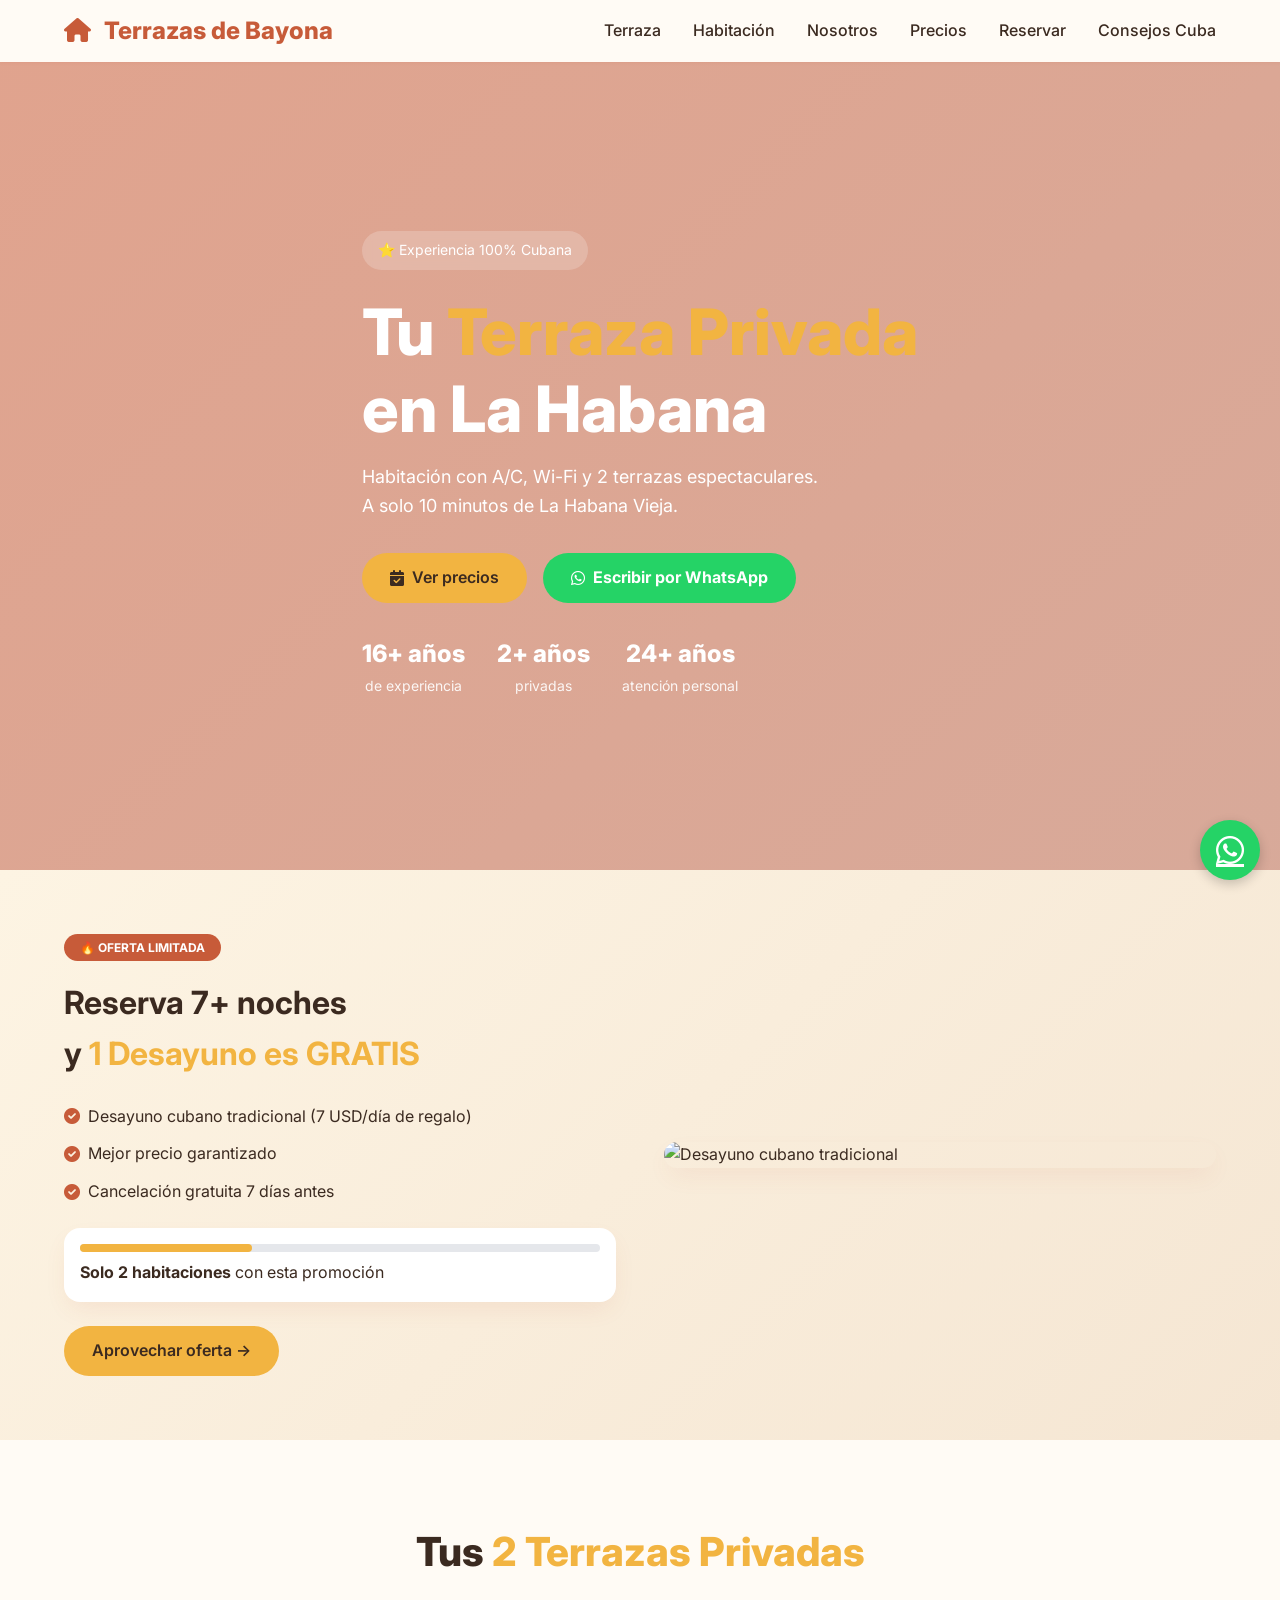
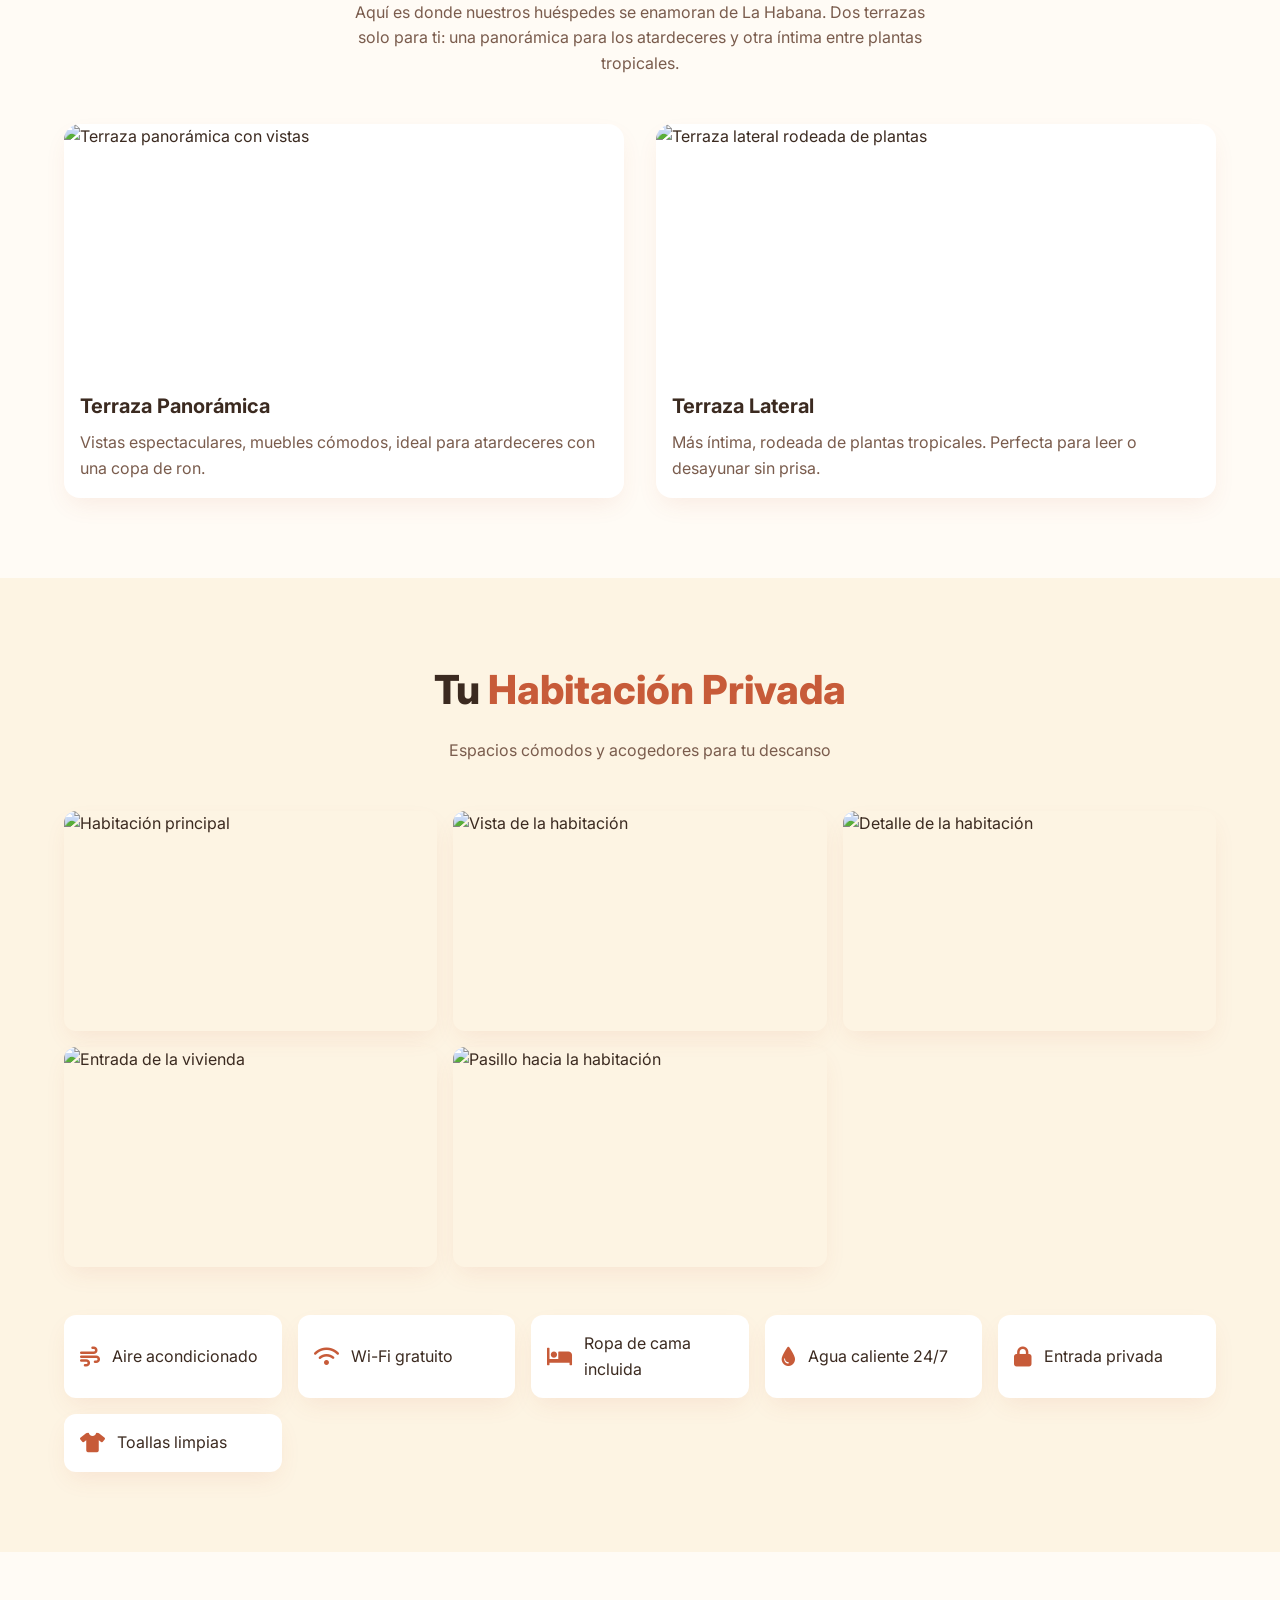
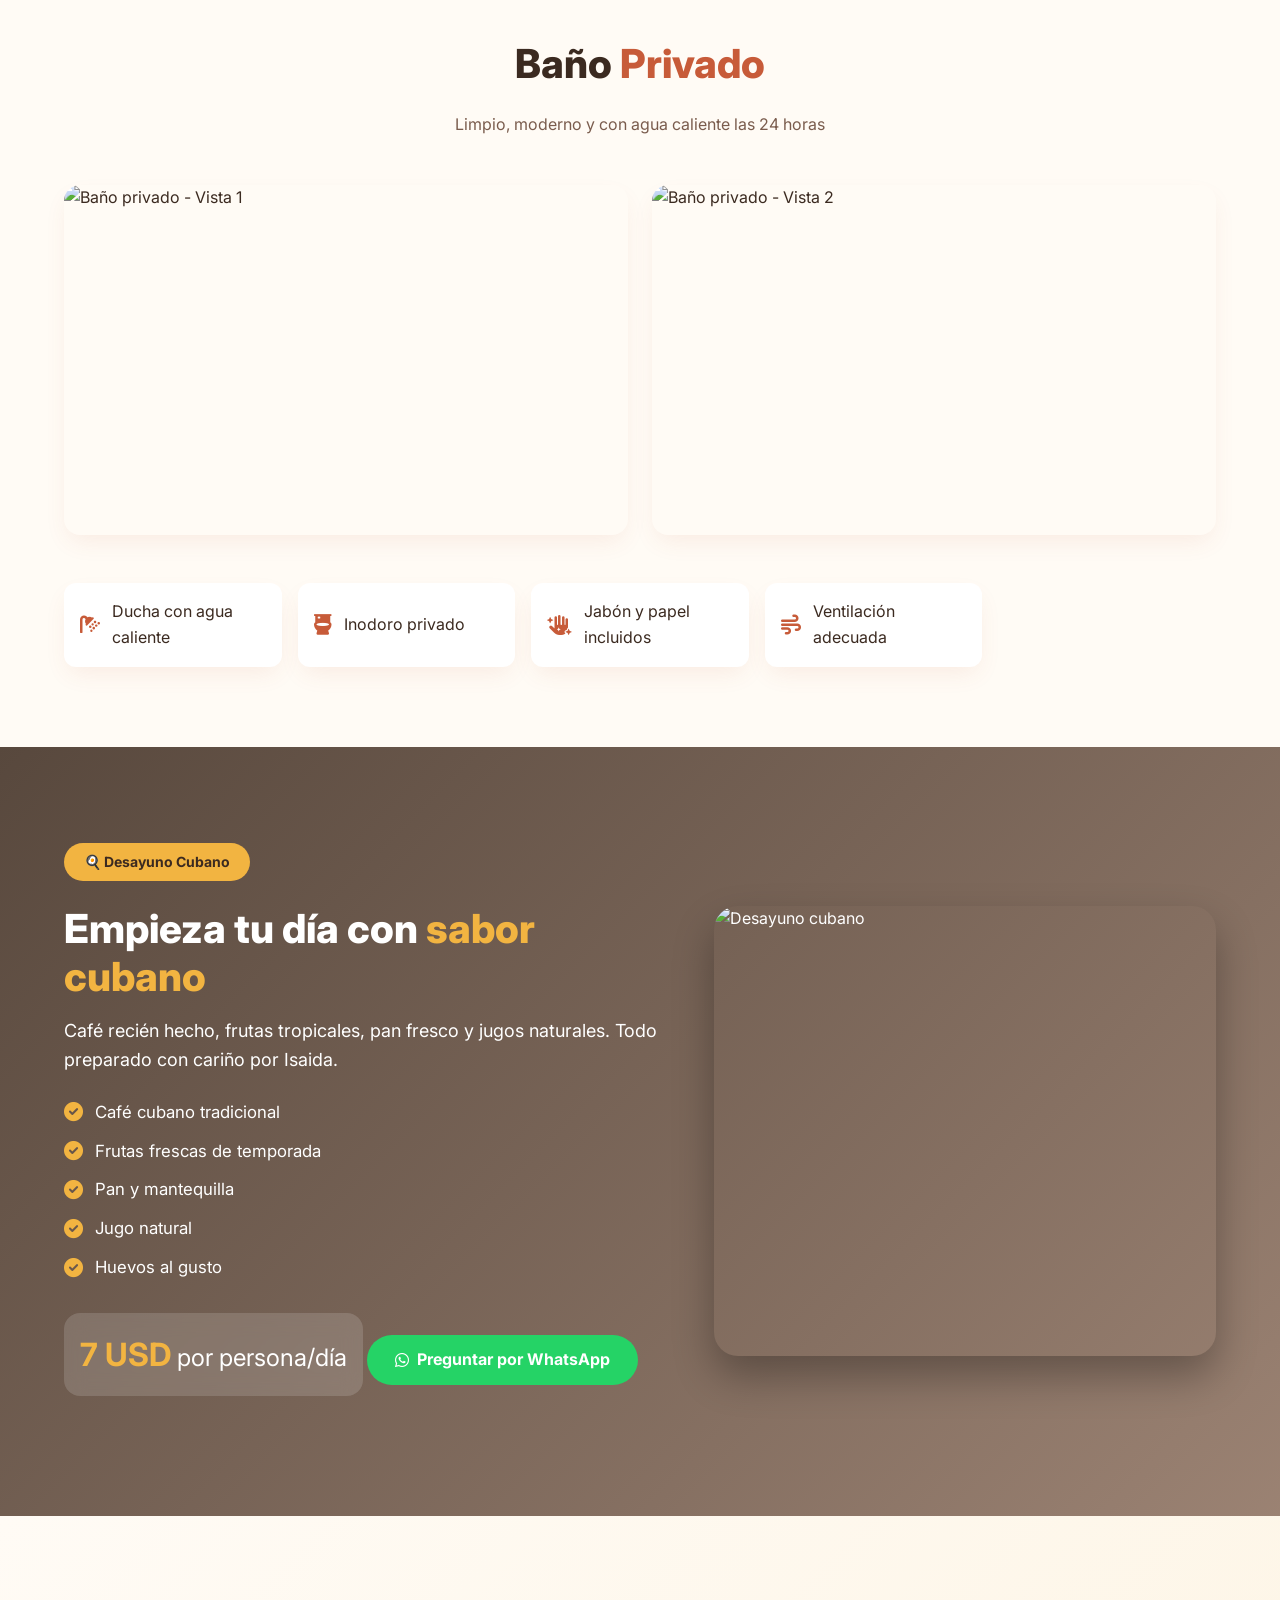
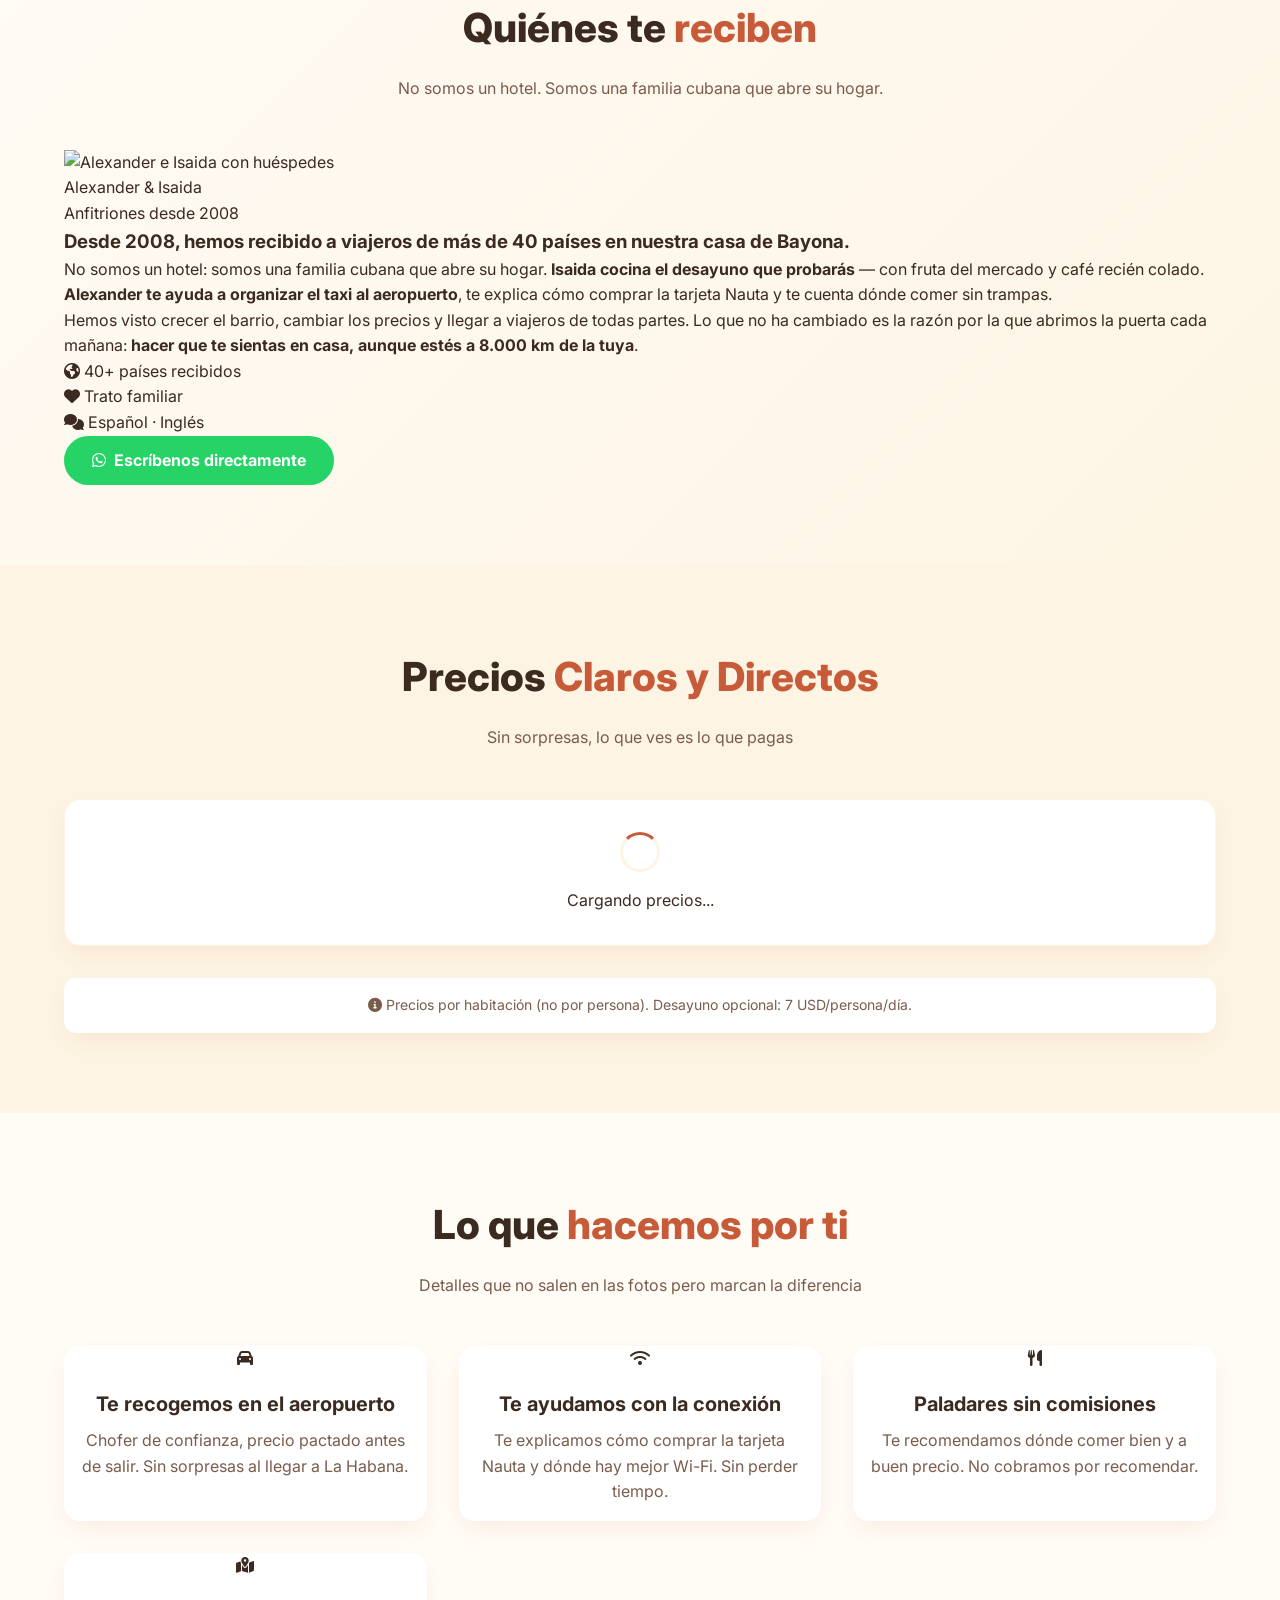
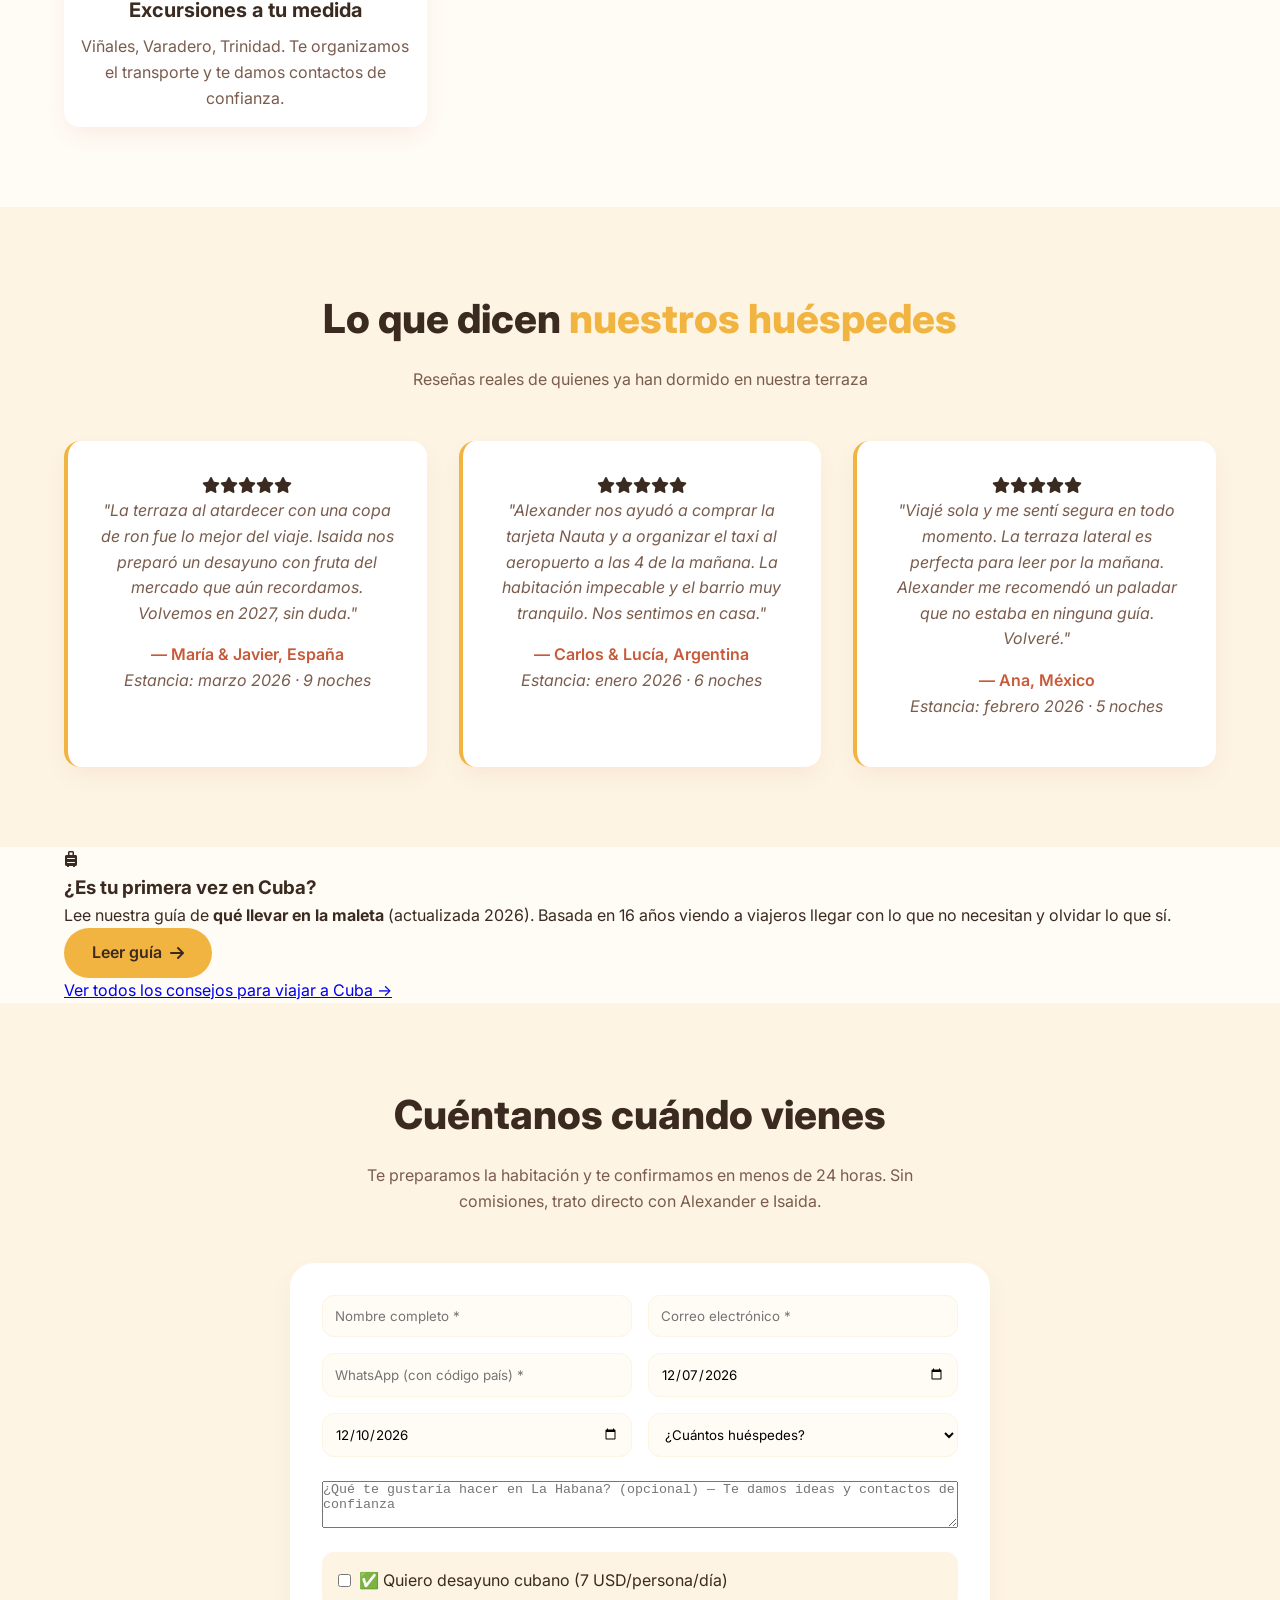
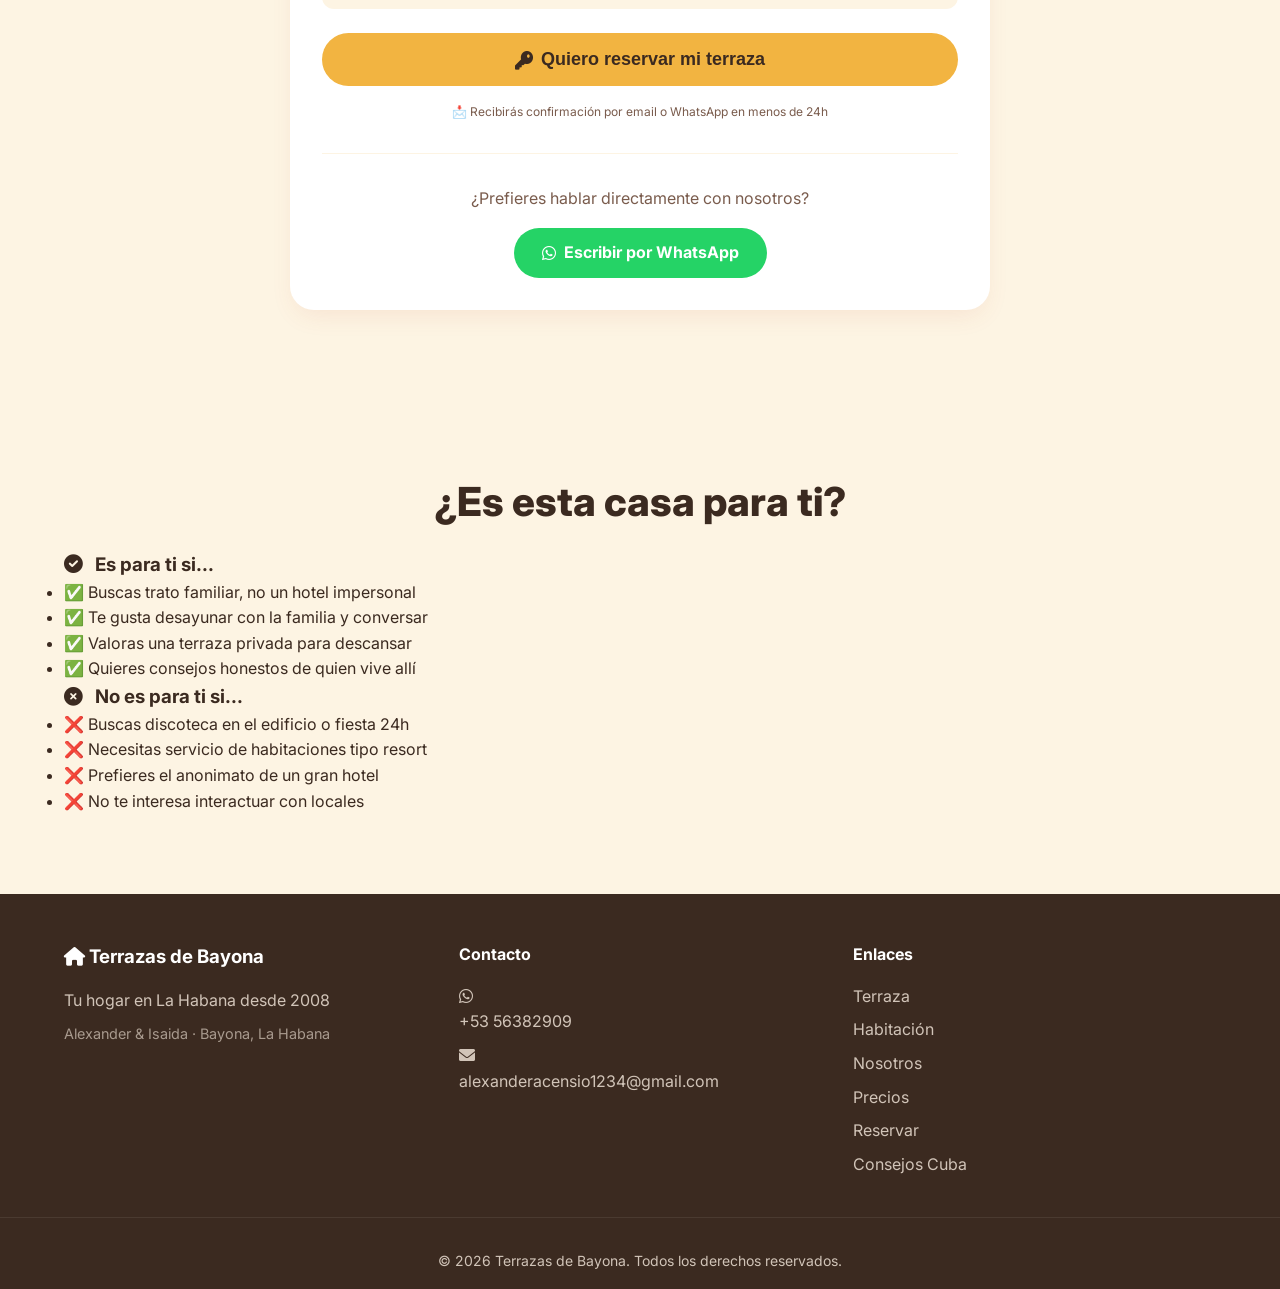
==== commit 4e4a7dea: "Update index.html" ====
--- a/index.html
+++ b/index.html
@@ -104,7 +104,7 @@
                     <li><i class="fas fa-check-circle"></i> Cancelación gratuita 7 días antes</li>
                 </ul>
                 <div class="oferta-disponibilidad">
-                    <div class="dispo-bar"><div class="dispo-fill" style="width: 33%"></div></div>
+                    <div class="dispo-bar"><div class="dispo-fill"></div></div>
                     <p><strong>Solo 2 habitaciones</strong> con esta promoción</p>
                 </div>
                 <a href="#reservas" class="boton boton-primario">Aprovechar oferta →</a>
@@ -205,7 +205,7 @@
                 <div class="desayuno-precio animar-aparecer">
                     <strong>7 USD</strong> por persona/día
                 </div>
-                <a href="https://wa.me/5356382909?text=Hola%2C%20quiero%20informaci%C3%B3n%20sobre%20el%20desayuno" target="_blank" class="boton boton-whatsapp animar-aparecer">
+                <a href="https://wa.me/5353893144?text=Hola%2C%20quiero%20informaci%C3%B3n%20sobre%20el%20desayuno" target="_blank" class="boton boton-whatsapp animar-aparecer">
                     <i class="fab fa-whatsapp"></i> Preguntar por WhatsApp
                 </a>
             </div>
@@ -221,43 +221,38 @@
             <h2 class="seccion-titulo">Quiénes te <span class="text-principal">reciben</span></h2>
             <p class="seccion-subtitulo">No somos un hotel. Somos una familia cubana que abre su hogar.</p>
             
-            <div style="display: grid; grid-template-columns: 1fr 1.3fr; gap: 3rem; align-items: center; margin-top: 2rem;">
-                <div class="animar-tarjeta" style="text-align: center;">
+            <div class="nosotros-grid">
+                <div class="nosotros-foto animar-tarjeta">
                     <img src="https://i.postimg.cc/JzvV3TMQ/izaida_y_huespedes.jpg" 
                          alt="Alexander e Isaida con huéspedes" 
-                         loading="lazy"
-                         style="width: 100%; max-width: 380px; height: 380px; object-fit: cover; border-radius: 1.5rem; box-shadow: 0 20px 40px rgba(199, 91, 57, 0.25); margin: 0 auto;">
-                    <p style="margin-top: 1rem; font-weight: 600; color: var(--color-principal); font-size: 1.125rem;">
-                        Alexander &amp; Isaida
-                    </p>
-                    <p style="color: var(--color-texto-claro); font-size: 0.9rem;">Anfitriones desde 2008</p>
+                         loading="lazy">
+                    <p>Alexander &amp; Isaida</p>
+                    <p class="nosotros-foto-sub">Anfitriones desde 2008</p>
                 </div>
                 
-                <div class="animar-tarjeta">
-                    <h3 style="font-size: 1.75rem; font-weight: 800; color: var(--color-texto); margin-bottom: 1.25rem; line-height: 1.3;">
-                        Desde 2008, hemos recibido a viajeros de más de 40 países en nuestra casa de Bayona.
-                    </h3>
-                    <p style="font-size: 1.05rem; line-height: 1.8; color: var(--color-texto-claro); margin-bottom: 1rem;">
+                <div class="nosotros-texto animar-tarjeta">
+                    <h3>Desde 2008, hemos recibido a viajeros de más de 40 países en nuestra casa de Bayona.</h3>
+                    <p>
                         No somos un hotel: somos una familia cubana que abre su hogar. <strong>Isaida cocina el desayuno que probarás</strong> — con fruta del mercado y café recién colado. <strong>Alexander te ayuda a organizar el taxi al aeropuerto</strong>, te explica cómo comprar la tarjeta Nauta y te cuenta dónde comer sin trampas.
                     </p>
-                    <p style="font-size: 1.05rem; line-height: 1.8; color: var(--color-texto-claro); margin-bottom: 1.5rem;">
+                    <p>
                         Hemos visto crecer el barrio, cambiar los precios y llegar a viajeros de todas partes. Lo que no ha cambiado es la razón por la que abrimos la puerta cada mañana: <strong>hacer que te sientas en casa, aunque estés a 8.000 km de la tuya</strong>.
                     </p>
-                    <div style="display: flex; flex-wrap: wrap; gap: 1rem;">
-                        <div style="background: white; padding: 0.75rem 1.25rem; border-radius: 9999px; box-shadow: 0 4px 12px rgba(199, 91, 57, 0.1); font-size: 0.9rem; font-weight: 600; color: var(--color-texto);">
-                            <i class="fas fa-globe-americas" style="color: var(--color-principal); margin-right: 0.4rem;"></i> 40+ países recibidos
+                    <div class="nosotros-badges">
+                        <div class="nosotros-badge">
+                            <i class="fas fa-globe-americas"></i> 40+ países recibidos
                         </div>
-                        <div style="background: white; padding: 0.75rem 1.25rem; border-radius: 9999px; box-shadow: 0 4px 12px rgba(199, 91, 57, 0.1); font-size: 0.9rem; font-weight: 600; color: var(--color-texto);">
-                            <i class="fas fa-heart" style="color: var(--color-principal); margin-right: 0.4rem;"></i> Trato familiar
+                        <div class="nosotros-badge">
+                            <i class="fas fa-heart"></i> Trato familiar
                         </div>
-                        <div style="background: white; padding: 0.75rem 1.25rem; border-radius: 9999px; box-shadow: 0 4px 12px rgba(199, 91, 57, 0.1); font-size: 0.9rem; font-weight: 600; color: var(--color-texto);">
-                            <i class="fas fa-comments" style="color: var(--color-principal); margin-right: 0.4rem;"></i> Español · Inglés
+                        <div class="nosotros-badge">
+                            <i class="fas fa-comments"></i> Español · Inglés
                         </div>
                     </div>
                 </div>
             </div>
             
-            <div style="text-align: center; margin-top: 3rem;">
+            <div class="nosotros-cta">
                 <a href="https://wa.me/5356382909?text=Hola%20Alexander%20e%20Isaida%2C%20quiero%20preguntarles%20algo%20sobre%20la%20casa" 
                    target="_blank" 
                    class="boton boton-whatsapp">
@@ -293,30 +288,30 @@
             <h2 class="seccion-titulo">Lo que <span class="text-principal">hacemos por ti</span></h2>
             <p class="seccion-subtitulo">Detalles que no salen en las fotos pero marcan la diferencia</p>
             <div class="servicios-grid">
-                <div class="servicio-card animar-tarjeta" style="padding: 2rem 1.5rem;">
-                    <div style="width: 70px; height: 70px; background: var(--color-fondo-gris); border-radius: 50%; display: flex; align-items: center; justify-content: center; margin: 0 auto 1rem;">
-                        <i class="fas fa-car" style="font-size: 1.8rem; color: var(--color-principal);"></i>
+                <div class="servicio-card animar-tarjeta">
+                    <div class="servicio-icono">
+                        <i class="fas fa-car"></i>
                     </div>
                     <h3>Te recogemos en el aeropuerto</h3>
                     <p>Chofer de confianza, precio pactado antes de salir. Sin sorpresas al llegar a La Habana.</p>
                 </div>
-                <div class="servicio-card animar-tarjeta" style="padding: 2rem 1.5rem;">
-                    <div style="width: 70px; height: 70px; background: var(--color-fondo-gris); border-radius: 50%; display: flex; align-items: center; justify-content: center; margin: 0 auto 1rem;">
-                        <i class="fas fa-wifi" style="font-size: 1.8rem; color: var(--color-principal);"></i>
+                <div class="servicio-card animar-tarjeta">
+                    <div class="servicio-icono">
+                        <i class="fas fa-wifi"></i>
                     </div>
                     <h3>Te ayudamos con la conexión</h3>
                     <p>Te explicamos cómo comprar la tarjeta Nauta y dónde hay mejor Wi-Fi. Sin perder tiempo.</p>
                 </div>
-                <div class="servicio-card animar-tarjeta" style="padding: 2rem 1.5rem;">
-                    <div style="width: 70px; height: 70px; background: var(--color-fondo-gris); border-radius: 50%; display: flex; align-items: center; justify-content: center; margin: 0 auto 1rem;">
-                        <i class="fas fa-utensils" style="font-size: 1.8rem; color: var(--color-principal);"></i>
+                <div class="servicio-card animar-tarjeta">
+                    <div class="servicio-icono">
+                        <i class="fas fa-utensils"></i>
                     </div>
                     <h3>Paladares sin comisiones</h3>
                     <p>Te recomendamos dónde comer bien y a buen precio. No cobramos por recomendar.</p>
                 </div>
-                <div class="servicio-card animar-tarjeta" style="padding: 2rem 1.5rem;">
-                    <div style="width: 70px; height: 70px; background: var(--color-fondo-gris); border-radius: 50%; display: flex; align-items: center; justify-content: center; margin: 0 auto 1rem;">
-                        <i class="fas fa-map-marked-alt" style="font-size: 1.8rem; color: var(--color-principal);"></i>
+                <div class="servicio-card animar-tarjeta">
+                    <div class="servicio-icono">
+                        <i class="fas fa-map-marked-alt"></i>
                     </div>
                     <h3>Excursiones a tu medida</h3>
                     <p>Viñales, Varadero, Trinidad. Te organizamos el transporte y te damos contactos de confianza.</p>
@@ -331,63 +326,53 @@
             <h2 class="seccion-titulo">Lo que dicen <span class="text-acento">nuestros huéspedes</span></h2>
             <p class="seccion-subtitulo">Reseñas reales de quienes ya han dormido en nuestra terraza</p>
             <div class="opiniones-grid">
-                <div class="opinion-card animar-tarjeta" style="text-align: left;">
-                    <div style="color: var(--color-acento); font-size: 1rem; margin-bottom: 1rem;">
+                <div class="opinion-card animar-tarjeta">
+                    <div class="opinion-estrellas">
                         <i class="fas fa-star"></i><i class="fas fa-star"></i><i class="fas fa-star"></i><i class="fas fa-star"></i><i class="fas fa-star"></i>
                     </div>
-                    <p style="font-style: italic; margin-bottom: 1rem; color: var(--color-texto-claro); line-height: 1.7;">
-                        "La terraza al atardecer con una copa de ron fue lo mejor del viaje. Isaida nos preparó un desayuno con fruta del mercado que aún recordamos. Volvemos en 2027, sin duda."
-                    </p>
-                    <span style="font-weight: 600; color: var(--color-principal);">— María &amp; Javier, España</span>
-                    <p style="font-size: 0.8rem; color: #9ca3af; margin-top: 0.25rem;">Estancia: marzo 2026 · 9 noches</p>
-                </div>
-                <div class="opinion-card animar-tarjeta" style="text-align: left;">
-                    <div style="color: var(--color-acento); font-size: 1rem; margin-bottom: 1rem;">
+                    <p>"La terraza al atardecer con una copa de ron fue lo mejor del viaje. Isaida nos preparó un desayuno con fruta del mercado que aún recordamos. Volvemos en 2027, sin duda."</p>
+                    <span class="opinion-autor">— María &amp; Javier, España</span>
+                    <p class="opinion-fecha">Estancia: marzo 2026 · 9 noches</p>
+                </div>
+                <div class="opinion-card animar-tarjeta">
+                    <div class="opinion-estrellas">
                         <i class="fas fa-star"></i><i class="fas fa-star"></i><i class="fas fa-star"></i><i class="fas fa-star"></i><i class="fas fa-star"></i>
                     </div>
-                    <p style="font-style: italic; margin-bottom: 1rem; color: var(--color-texto-claro); line-height: 1.7;">
-                        "Alexander nos ayudó a comprar la tarjeta Nauta y a organizar el taxi al aeropuerto a las 4 de la mañana. La habitación impecable y el barrio muy tranquilo. Nos sentimos en casa."
-                    </p>
-                    <span style="font-weight: 600; color: var(--color-principal);">— Carlos &amp; Lucía, Argentina</span>
-                    <p style="font-size: 0.8rem; color: #9ca3af; margin-top: 0.25rem;">Estancia: enero 2026 · 6 noches</p>
-                </div>
-                <div class="opinion-card animar-tarjeta" style="text-align: left;">
-                    <div style="color: var(--color-acento); font-size: 1rem; margin-bottom: 1rem;">
+                    <p>"Alexander nos ayudó a comprar la tarjeta Nauta y a organizar el taxi al aeropuerto a las 4 de la mañana. La habitación impecable y el barrio muy tranquilo. Nos sentimos en casa."</p>
+                    <span class="opinion-autor">— Carlos &amp; Lucía, Argentina</span>
+                    <p class="opinion-fecha">Estancia: enero 2026 · 6 noches</p>
+                </div>
+                <div class="opinion-card animar-tarjeta">
+                    <div class="opinion-estrellas">
                         <i class="fas fa-star"></i><i class="fas fa-star"></i><i class="fas fa-star"></i><i class="fas fa-star"></i><i class="fas fa-star"></i>
                     </div>
-                    <p style="font-style: italic; margin-bottom: 1rem; color: var(--color-texto-claro); line-height: 1.7;">
-                        "Viajé sola y me sentí segura en todo momento. La terraza lateral es perfecta para leer por la mañana. Alexander me recomendó un paladar que no estaba en ninguna guía. Volveré."
-                    </p>
-                    <span style="font-weight: 600; color: var(--color-principal);">— Ana, México</span>
-                    <p style="font-size: 0.8rem; color: #9ca3af; margin-top: 0.25rem;">Estancia: febrero 2026 · 5 noches</p>
+                    <p>"Viajé sola y me sentí segura en todo momento. La terraza lateral es perfecta para leer por la mañana. Alexander me recomendó un paladar que no estaba en ninguna guía. Volveré."</p>
+                    <span class="opinion-autor">— Ana, México</span>
+                    <p class="opinion-fecha">Estancia: febrero 2026 · 5 noches</p>
                 </div>
             </div>
         </div>
     </section>
 
     <!-- BLOG COMO AUTORIDAD -->
-    <section class="seccion animar-seccion" style="background: linear-gradient(135deg, #f0f9ff 0%, #e0f2fe 100%); padding: 3rem 0;">
-        <div class="contenedor">
-            <div style="display: grid; grid-template-columns: auto 1fr auto; gap: 2rem; align-items: center; background: white; padding: 2rem; border-radius: 1.5rem; box-shadow: 0 10px 30px rgba(13, 148, 136, 0.1);">
-                <div style="width: 70px; height: 70px; background: #ccfbf1; border-radius: 1rem; display: flex; align-items: center; justify-content: center; flex-shrink: 0;">
-                    <i class="fas fa-suitcase-rolling" style="font-size: 1.8rem; color: var(--color-principal);"></i>
-                </div>
-                <div>
-                    <h3 style="font-size: 1.25rem; font-weight: 800; color: var(--color-texto); margin-bottom: 0.5rem;">
-                        ¿Es tu primera vez en Cuba?
-                    </h3>
-                    <p style="color: var(--color-texto-claro); line-height: 1.6;">
+    <section class="blog-cta animar-seccion">
+        <div class="contenedor">
+            <div class="blog-cta-card">
+                <div class="blog-cta-icono">
+                    <i class="fas fa-suitcase-rolling"></i>
+                </div>
+                <div class="blog-cta-texto">
+                    <h3>¿Es tu primera vez en Cuba?</h3>
+                    <p>
                         Lee nuestra guía de <strong>qué llevar en la maleta</strong> (actualizada 2026). Basada en 16 años viendo a viajeros llegar con lo que no necesitan y olvidar lo que sí.
                     </p>
                 </div>
-                <a href="blog.html#que-llevar-cuba" class="boton boton-primario" style="white-space: nowrap;">
+                <a href="blog.html#que-llevar-cuba" class="boton boton-primario">
                     Leer guía <i class="fas fa-arrow-right"></i>
                 </a>
             </div>
-            <div style="text-align: center; margin-top: 1.5rem;">
-                <a href="blog.html" style="color: var(--color-principal); font-weight: 600; text-decoration: none;">
-                    Ver todos los consejos para viajar a Cuba →
-                </a>
+            <div class="blog-cta-enlace">
+                <a href="blog.html">Ver todos los consejos para viajar a Cuba →</a>
             </div>
         </div>
     </section>
@@ -420,11 +405,11 @@
                         </select>
                     </div>
                     
-                    <div class="form-grid" style="grid-template-columns: 1fr;">
+                    <div class="form-grid">
                         <textarea name="que_hacer" 
+                                  class="form-grid-completo"
                                   placeholder="¿Qué te gustaría hacer en La Habana? (opcional) — Te damos ideas y contactos de confianza" 
-                                  rows="3"
-                                  style="width: 100%; padding: 0.75rem; border: 1px solid var(--color-fondo-gris); border-radius: 0.75rem; font-family: var(--fuente); background-color: var(--color-fondo); resize: vertical;"></textarea>
+                                  rows="3"></textarea>
                     </div>
                     
                     <div class="form-check">
@@ -451,30 +436,30 @@
     </section>
 
     <!-- BLOQUE "ESTA CASA ES PARA TI SI..." -->
-    <section class="seccion animar-seccion" style="background: var(--color-fondo-gris); padding: 4rem 0;">
-        <div class="contenedor">
-            <h2 class="seccion-titulo" style="margin-bottom: 2.5rem;">¿Es esta casa para ti?</h2>
-            <div style="display: grid; grid-template-columns: 1fr 1fr; gap: 2rem; max-width: 900px; margin: 0 auto;">
-                <div class="animar-tarjeta" style="background: white; padding: 2rem; border-radius: 1rem; box-shadow: 0 10px 25px rgba(199, 91, 57, 0.1); border-top: 4px solid #10b981;">
-                    <h3 style="font-size: 1.25rem; font-weight: 800; color: #065f46; margin-bottom: 1rem;">
+    <section class="seccion animar-seccion" style="background: var(--color-fondo-gris);">
+        <div class="contenedor">
+            <h2 class="seccion-titulo">¿Es esta casa para ti?</h2>
+            <div class="es-para-ti-grid">
+                <div class="es-para-ti-card si animar-tarjeta">
+                    <h3>
                         <i class="fas fa-check-circle" style="margin-right: 0.5rem;"></i> Es para ti si...
                     </h3>
-                    <ul style="list-style: none; padding: 0; margin: 0;">
-                        <li style="margin-bottom: 0.75rem; color: var(--color-texto-claro); line-height: 1.6;">✅ Buscas trato familiar, no un hotel impersonal</li>
-                        <li style="margin-bottom: 0.75rem; color: var(--color-texto-claro); line-height: 1.6;">✅ Te gusta desayunar con la familia y conversar</li>
-                        <li style="margin-bottom: 0.75rem; color: var(--color-texto-claro); line-height: 1.6;">✅ Valoras una terraza privada para descansar</li>
-                        <li style="color: var(--color-texto-claro); line-height: 1.6;">✅ Quieres consejos honestos de quien vive allí</li>
+                    <ul>
+                        <li>✅ Buscas trato familiar, no un hotel impersonal</li>
+                        <li>✅ Te gusta desayunar con la familia y conversar</li>
+                        <li>✅ Valoras una terraza privada para descansar</li>
+                        <li>✅ Quieres consejos honestos de quien vive allí</li>
                     </ul>
                 </div>
-                <div class="animar-tarjeta" style="background: white; padding: 2rem; border-radius: 1rem; box-shadow: 0 10px 25px rgba(199, 91, 57, 0.1); border-top: 4px solid #ef4444;">
-                    <h3 style="font-size: 1.25rem; font-weight: 800; color: #991b1b; margin-bottom: 1rem;">
+                <div class="es-para-ti-card no animar-tarjeta">
+                    <h3>
                         <i class="fas fa-times-circle" style="margin-right: 0.5rem;"></i> No es para ti si...
                     </h3>
-                    <ul style="list-style: none; padding: 0; margin: 0;">
-                        <li style="margin-bottom: 0.75rem; color: var(--color-texto-claro); line-height: 1.6;">❌ Buscas discoteca en el edificio o fiesta 24h</li>
-                        <li style="margin-bottom: 0.75rem; color: var(--color-texto-claro); line-height: 1.6;">❌ Necesitas servicio de habitaciones tipo resort</li>
-                        <li style="margin-bottom: 0.75rem; color: var(--color-texto-claro); line-height: 1.6;">❌ Prefieres el anonimato de un gran hotel</li>
-                        <li style="color: var(--color-texto-claro); line-height: 1.6;">❌ No te interesa interactuar con locales</li>
+                    <ul>
+                        <li>❌ Buscas discoteca en el edificio o fiesta 24h</li>
+                        <li>❌ Necesitas servicio de habitaciones tipo resort</li>
+                        <li>❌ Prefieres el anonimato de un gran hotel</li>
+                        <li>❌ No te interesa interactuar con locales</li>
                     </ul>
                 </div>
             </div>
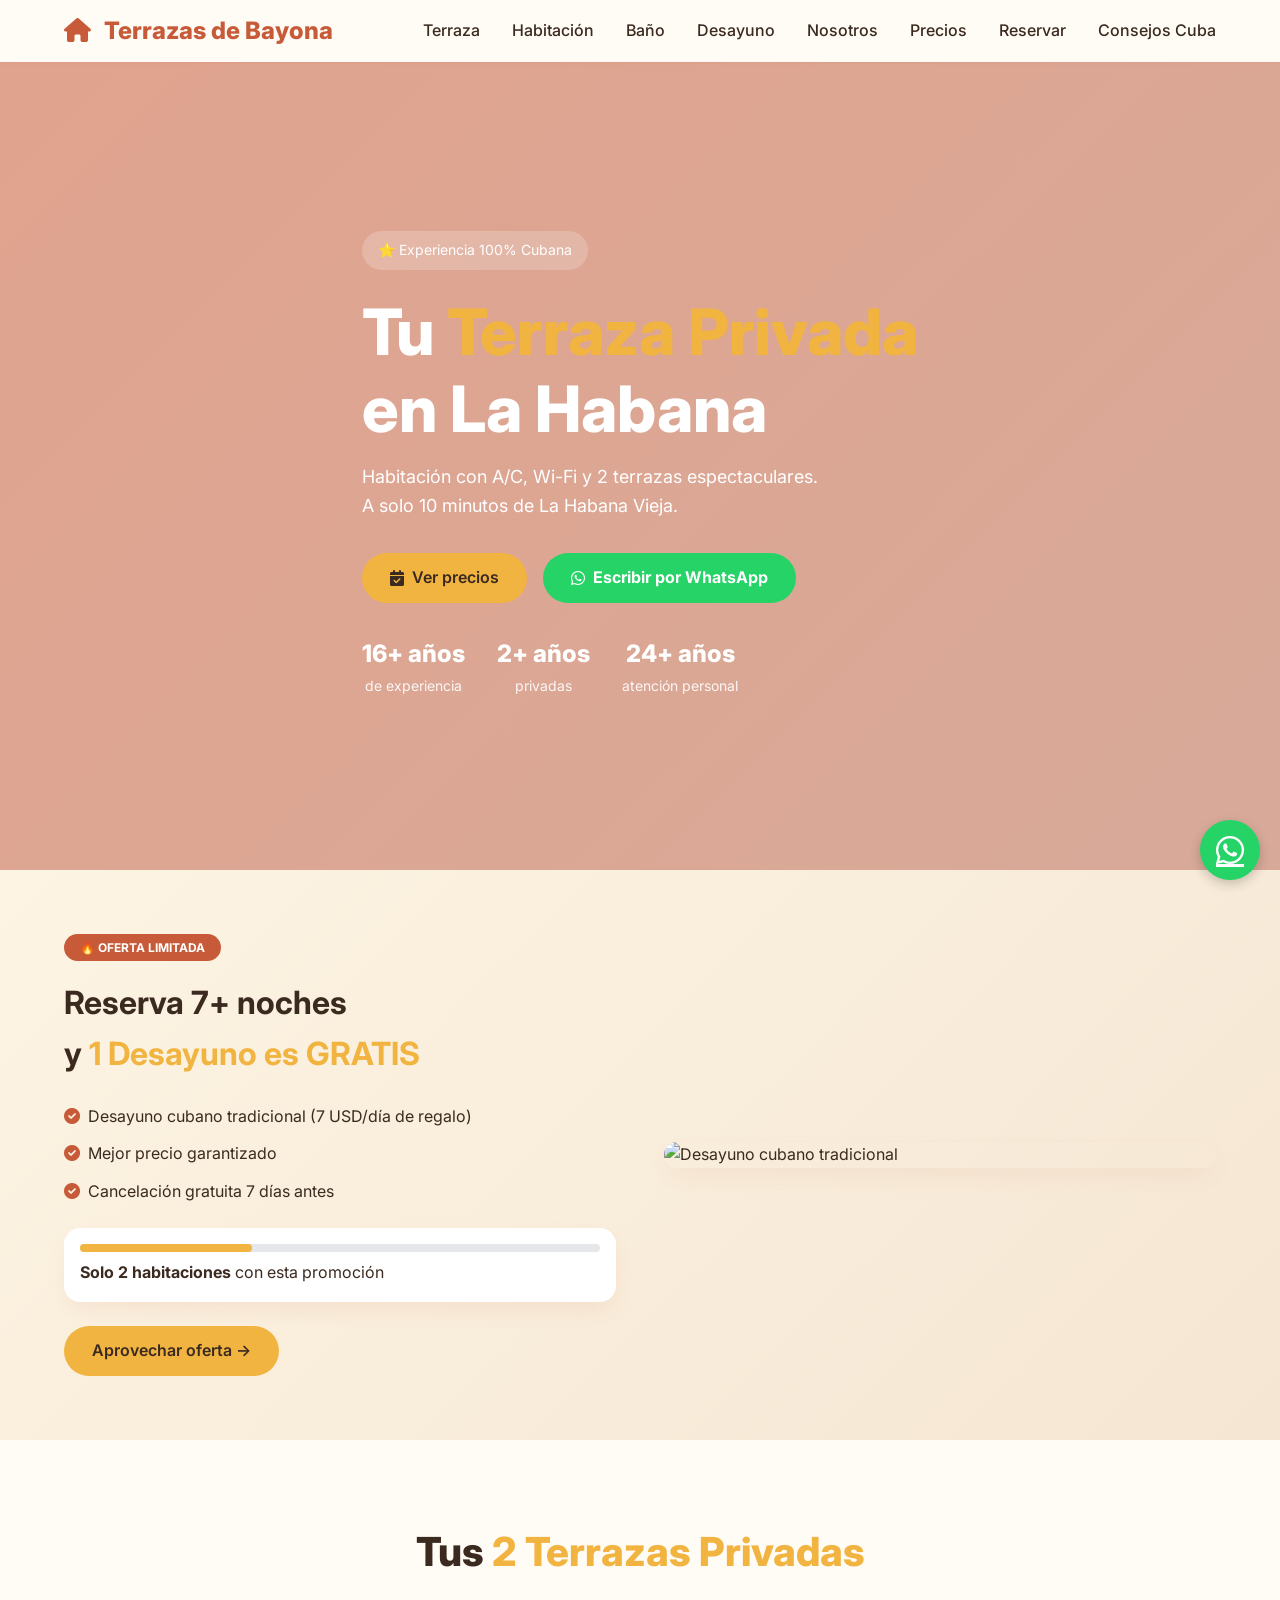
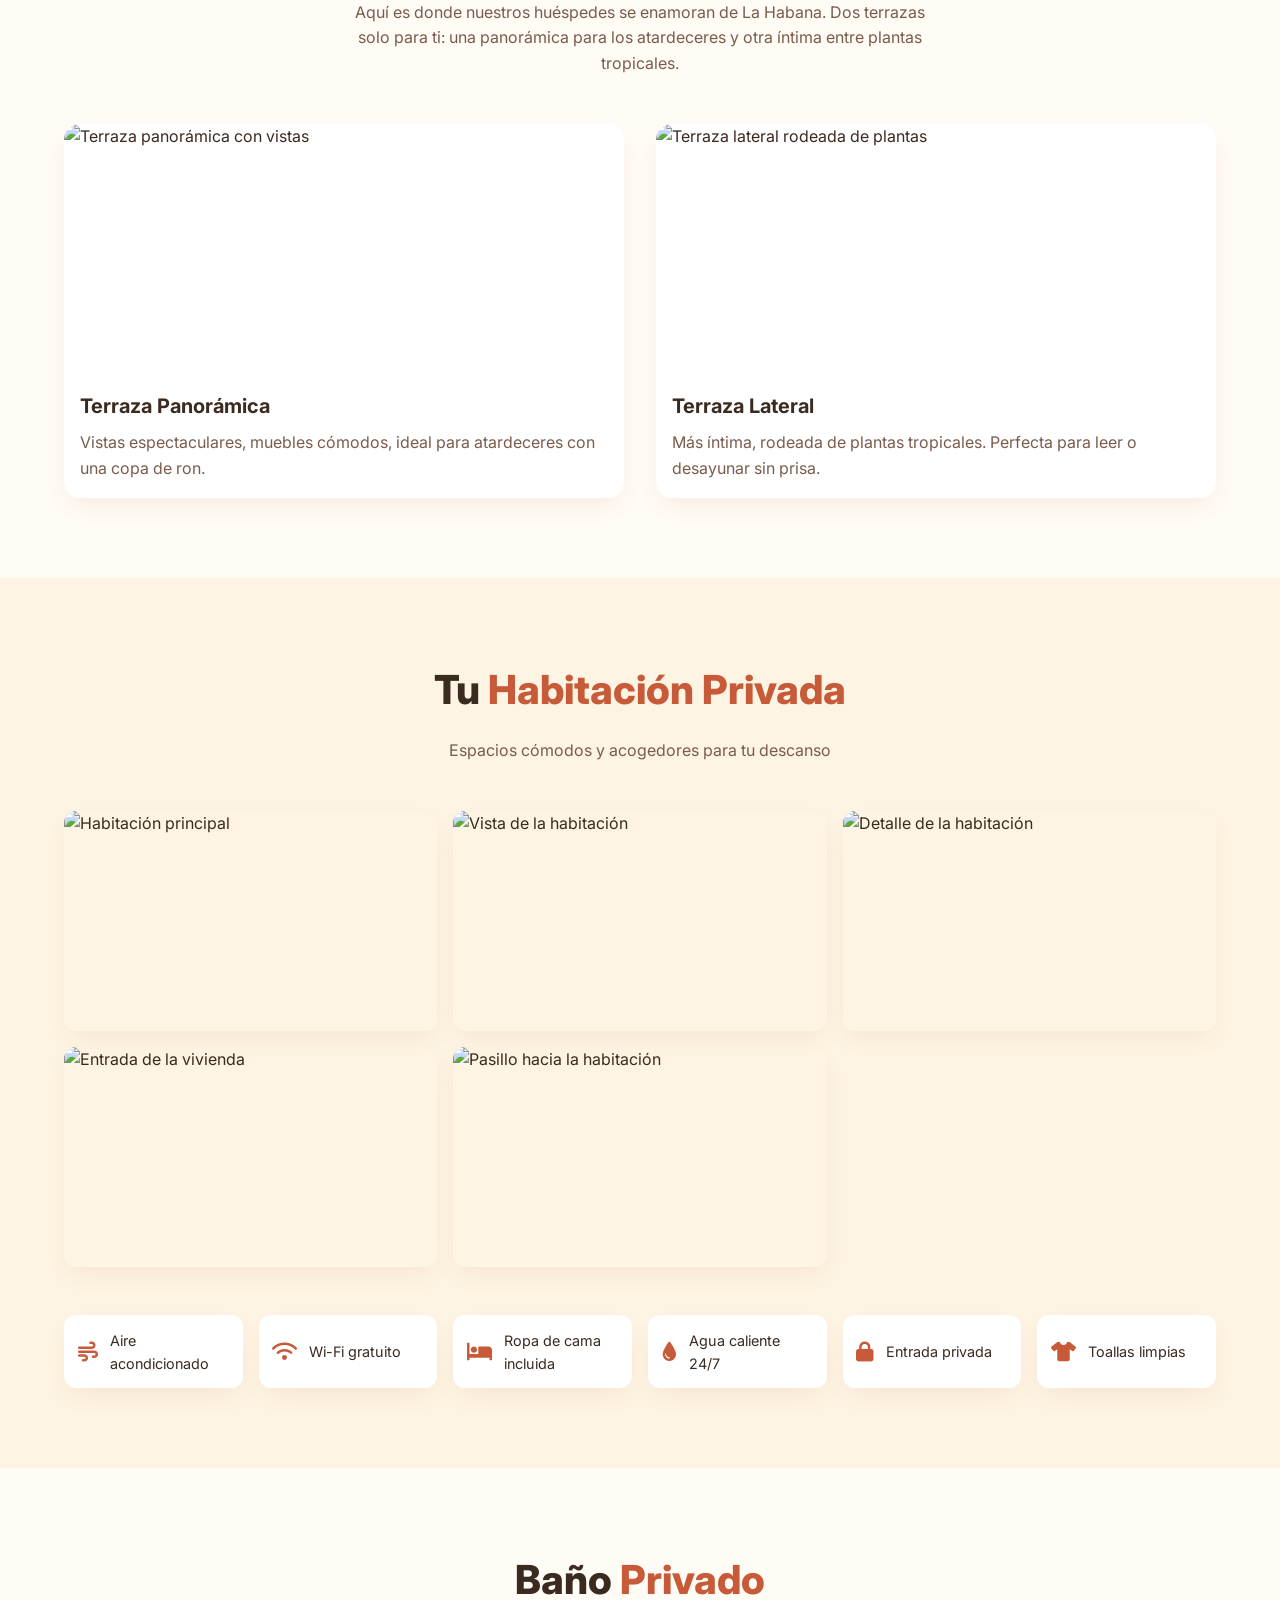
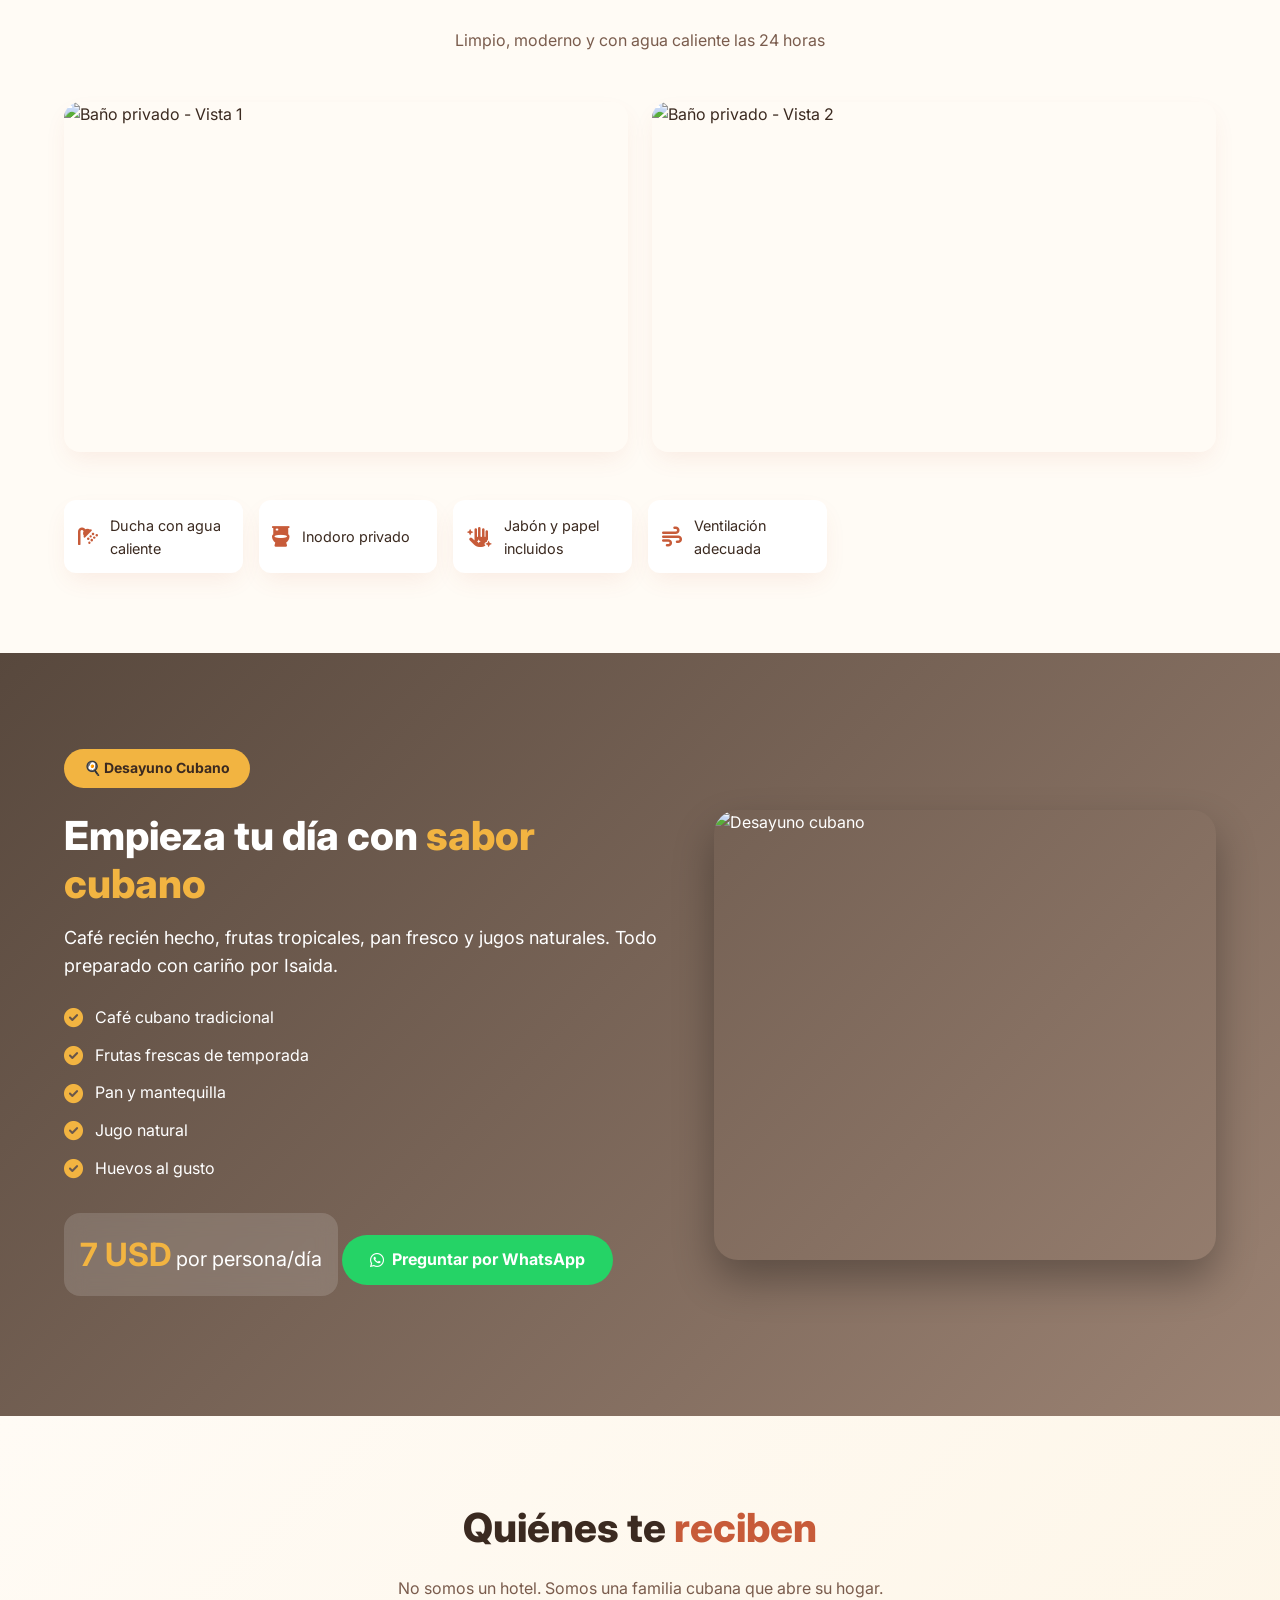
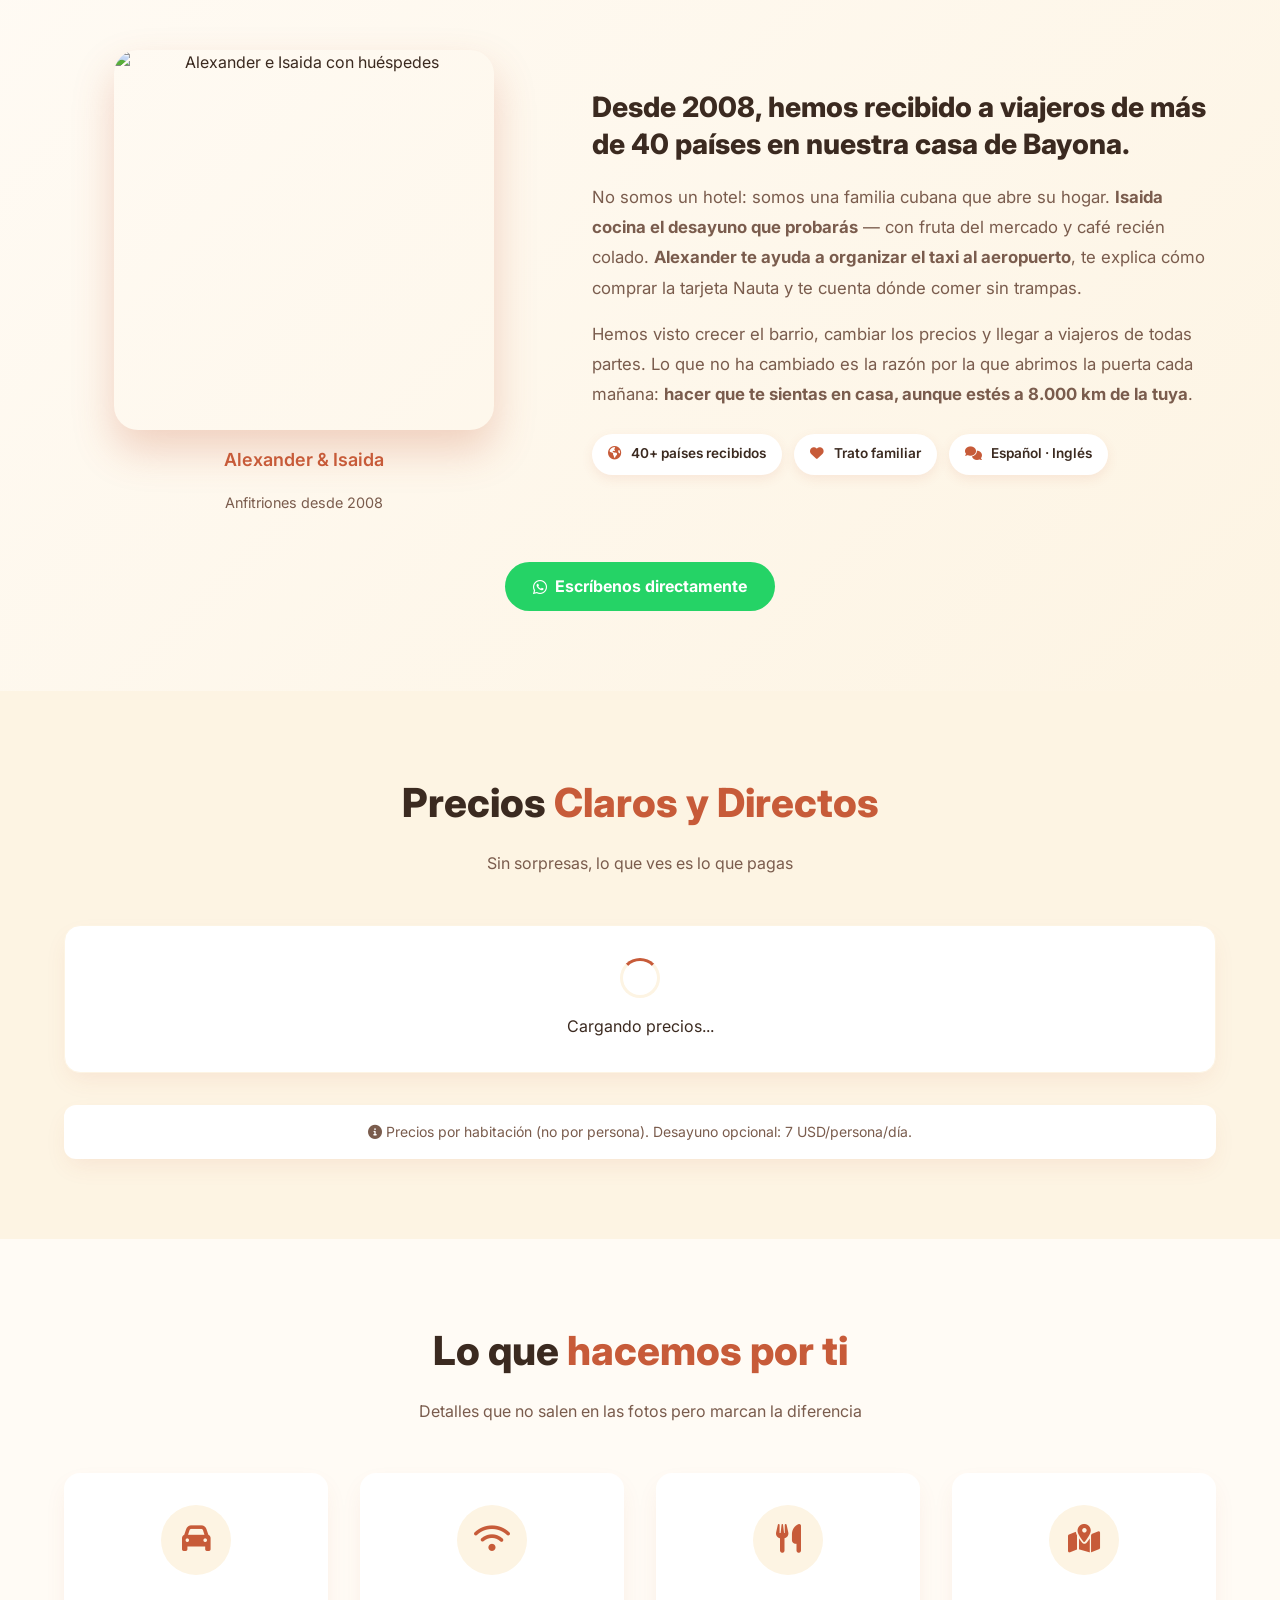
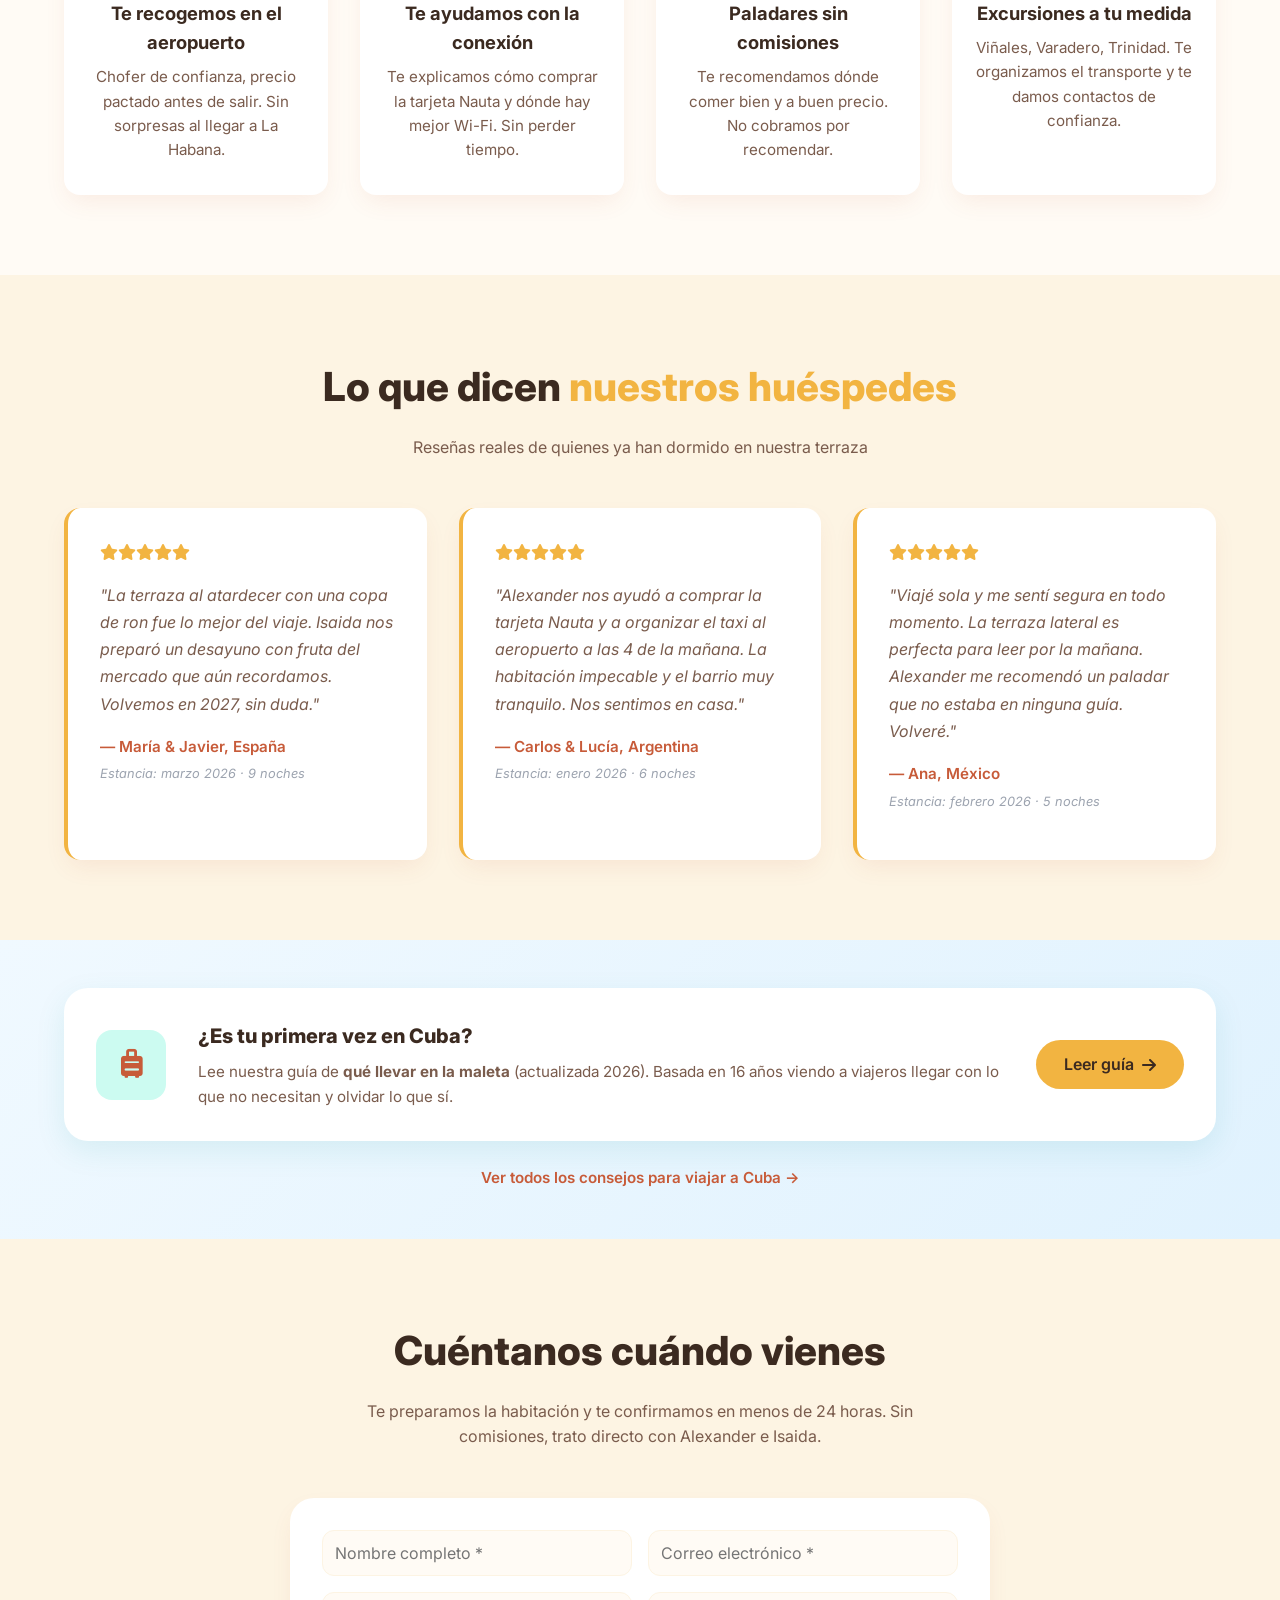
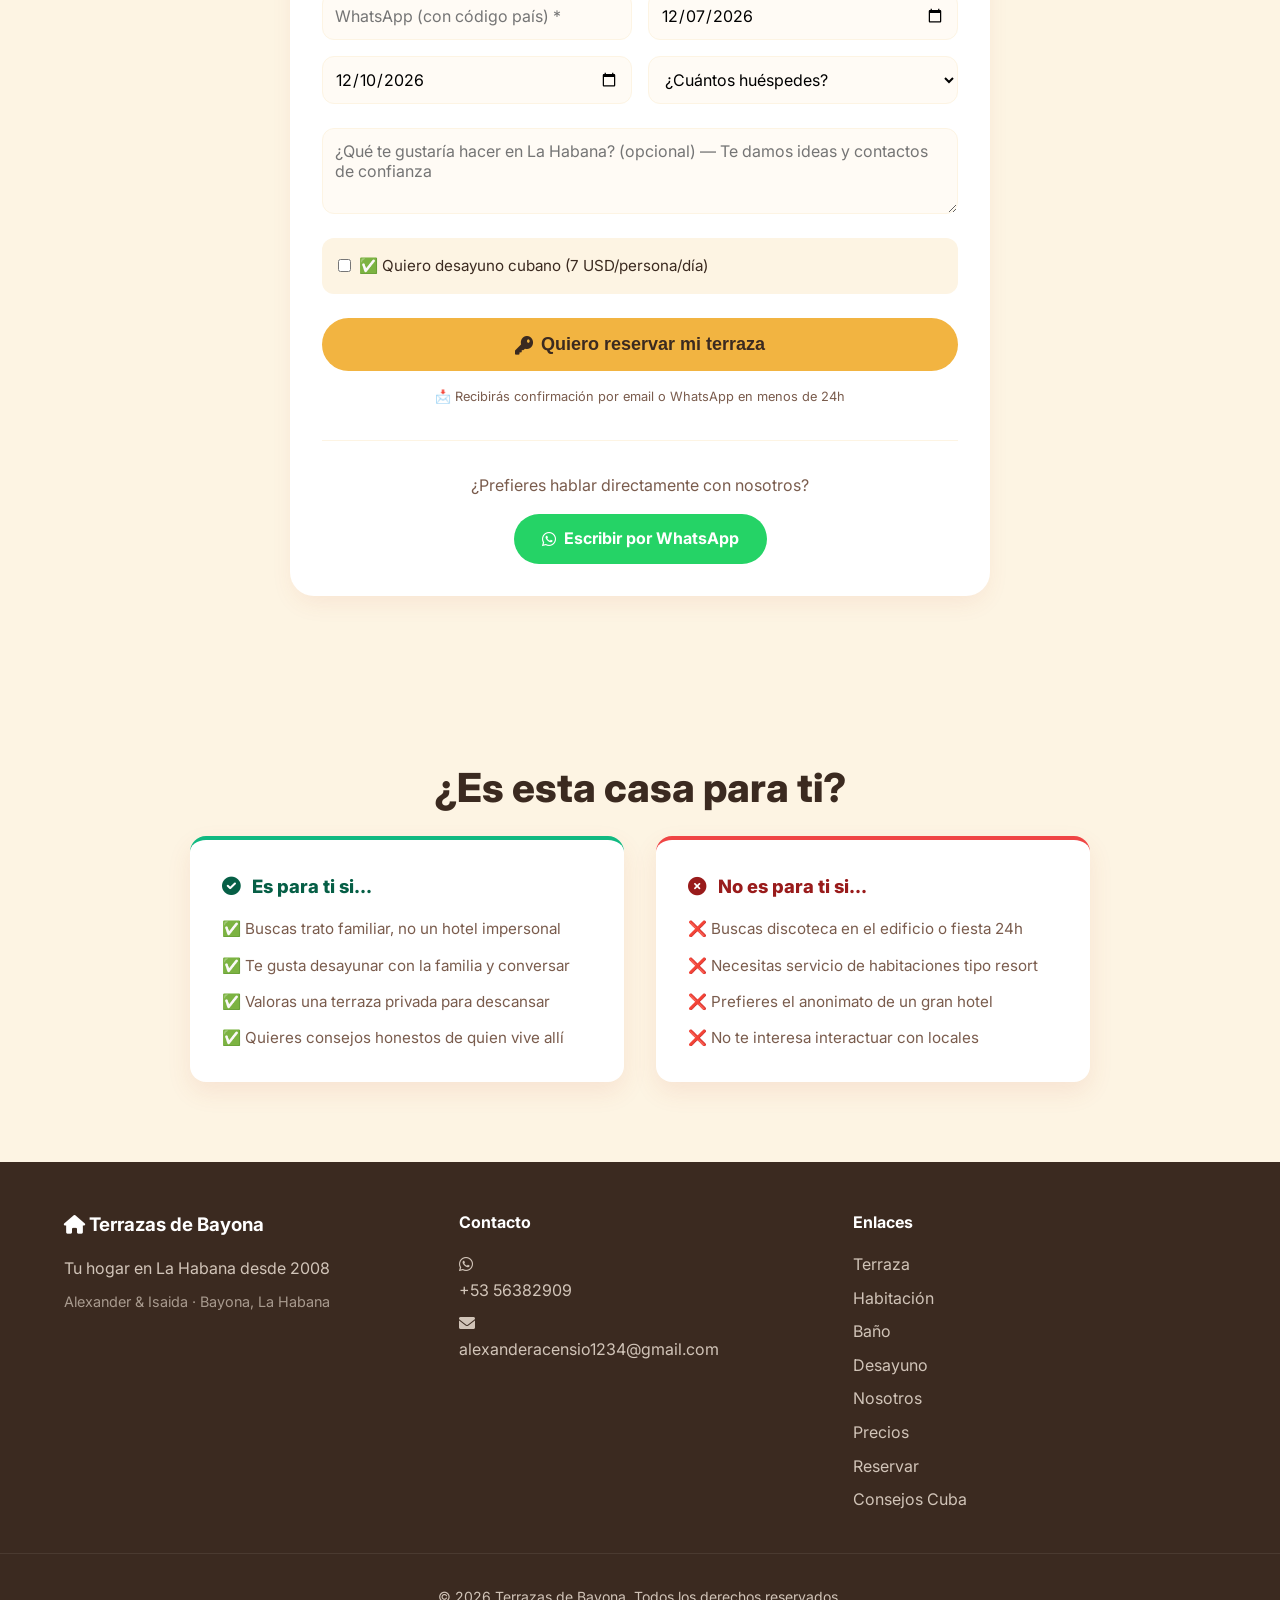
==== commit b7bfba2d: "Update index.html" ====
--- a/index.html
+++ b/index.html
@@ -44,6 +44,8 @@
             <nav class="nav-desktop">
                 <a href="#terraza">Terraza</a>
                 <a href="#habitacion">Habitación</a>
+                <a href="#bano">Baño</a>
+                <a href="#desayuno">Desayuno</a>
                 <a href="#nosotros">Nosotros</a>
                 <a href="#precios">Precios</a>
                 <a href="#reservas">Reservar</a>
@@ -56,6 +58,8 @@
         <div class="menu-mobile" id="menuMobile">
             <a href="#terraza">Terraza</a>
             <a href="#habitacion">Habitación</a>
+            <a href="#bano">Baño</a>
+            <a href="#desayuno">Desayuno</a>
             <a href="#nosotros">Nosotros</a>
             <a href="#precios">Precios</a>
             <a href="#reservas">Reservar</a>
@@ -97,7 +101,7 @@
         <div class="contenedor oferta-contenido">
             <div class="oferta-info">
                 <span class="oferta-tag">🔥 OFERTA LIMITADA</span>
-                <h2>Reserva 7+ noches<br>y  <span class="text-acento"> 1 Desayuno es GRATIS</span></h2>
+                <h2>Reserva 7+ noches<br>y <span class="text-acento">1 Desayuno es GRATIS</span></h2>
                 <ul>
                     <li><i class="fas fa-check-circle"></i> Desayuno cubano tradicional (7 USD/día de regalo)</li>
                     <li><i class="fas fa-check-circle"></i> Mejor precio garantizado</li>
@@ -115,7 +119,7 @@
         </div>
     </section>
 
-    <!-- SECCIÓN TERRAZA (EL DIFERENCIADOR - AHORA PRIMERO) -->
+    <!-- SECCIÓN TERRAZA (DIFERENCIADOR) -->
     <section id="terraza" class="seccion terraza animar-seccion">
         <div class="contenedor">
             <h2 class="seccion-titulo">Tus <span class="text-acento">2 Terrazas Privadas</span></h2>
@@ -215,7 +219,7 @@
         </div>
     </section>
 
-    <!-- SECCIÓN QUIÉNES SOMOS (NUEVA) -->
+    <!-- SECCIÓN QUIÉNES SOMOS -->
     <section id="nosotros" class="seccion animar-seccion" style="background: linear-gradient(135deg, #FFFBF5 0%, #FDF4E3 100%);">
         <div class="contenedor">
             <h2 class="seccion-titulo">Quiénes te <span class="text-principal">reciben</span></h2>
@@ -282,7 +286,7 @@
         </div>
     </section>
 
-    <!-- SERVICIOS REDISEÑADOS: LO QUE HACEMOS POR TI -->
+    <!-- SERVICIOS: LO QUE HACEMOS POR TI -->
     <section class="seccion servicios animar-seccion">
         <div class="contenedor">
             <h2 class="seccion-titulo">Lo que <span class="text-principal">hacemos por ti</span></h2>
@@ -377,7 +381,7 @@
         </div>
     </section>
 
-    <!-- FORMULARIO DE RESERVA (COPY MÁS PERSONAL) -->
+    <!-- FORMULARIO DE RESERVA -->
     <section id="reservas" class="seccion reservas animar-seccion">
         <div class="contenedor">
             <h2 class="seccion-titulo">Cuéntanos cuándo vienes</h2>
@@ -435,7 +439,7 @@
         </div>
     </section>
 
-    <!-- BLOQUE "ESTA CASA ES PARA TI SI..." -->
+    <!-- BLOQUE "ES PARA TI SI..." -->
     <section class="seccion animar-seccion" style="background: var(--color-fondo-gris);">
         <div class="contenedor">
             <h2 class="seccion-titulo">¿Es esta casa para ti?</h2>
@@ -483,6 +487,8 @@
                 <h4>Enlaces</h4>
                 <a href="#terraza">Terraza</a>
                 <a href="#habitacion">Habitación</a>
+                <a href="#bano">Baño</a>
+                <a href="#desayuno">Desayuno</a>
                 <a href="#nosotros">Nosotros</a>
                 <a href="#precios">Precios</a>
                 <a href="#reservas">Reservar</a>
--- a/estilos.css
+++ b/estilos.css
@@ -303,6 +303,7 @@
     inset: 0;
     background: linear-gradient(135deg, rgba(199, 91, 57, 0.55) 0%, rgba(168, 70, 42, 0.45) 100%);
 }
+
 .hero-contenido {
     position: relative;
     z-index: 2;
@@ -321,10 +322,11 @@
 }
 
 .hero-titulo {
-    font-size: 3rem;
+    font-size: 2.25rem;
     font-weight: 800;
     line-height: 1.2;
     margin-bottom: 1rem;
+    word-wrap: break-word;
 }
 
 @media (min-width: 768px) { .hero-titulo { font-size: 4rem; } }
@@ -332,11 +334,13 @@
 .text-acento { color: var(--color-acento); }
 
 .hero-descripcion {
-    font-size: 1.125rem;
+    font-size: 1rem;
     margin-bottom: 2rem;
     opacity: 0.95;
     max-width: 600px;
 }
+
+@media (min-width: 768px) { .hero-descripcion { font-size: 1.125rem; } }
 
 .hero-botones {
     display: flex;
@@ -347,13 +351,19 @@
 
 .hero-stats {
     display: flex;
-    gap: 2rem;
+    gap: 1.5rem;
     flex-wrap: wrap;
 }
 
 .hero-stats div { text-align: center; }
-.hero-stats strong { display: block; font-size: 1.5rem; font-weight: 800; }
-.hero-stats span { font-size: 0.875rem; opacity: 0.9; }
+.hero-stats strong { display: block; font-size: 1.25rem; font-weight: 800; }
+.hero-stats span { font-size: 0.8rem; opacity: 0.9; }
+
+@media (min-width: 768px) {
+    .hero-stats { gap: 2rem; }
+    .hero-stats strong { font-size: 1.5rem; }
+    .hero-stats span { font-size: 0.875rem; }
+}
 
 /* ========================================
    OFERTA ESPECIAL
@@ -366,9 +376,16 @@
 
 .oferta-contenido {
     display: grid;
-    grid-template-columns: 1fr 1fr;
-    gap: 3rem;
+    grid-template-columns: 1fr;
+    gap: 2rem;
     align-items: center;
+}
+
+@media (min-width: 768px) {
+    .oferta-contenido {
+        grid-template-columns: 1fr 1fr;
+        gap: 3rem;
+    }
 }
 
 .oferta-tag {
@@ -382,10 +399,12 @@
     margin-bottom: 1rem;
 }
 
-.oferta-info h2 { font-size: 2rem; margin-bottom: 1.5rem; color: var(--color-texto); }
+.oferta-info h2 { font-size: 1.5rem; margin-bottom: 1.5rem; color: var(--color-texto); }
+@media (min-width: 768px) { .oferta-info h2 { font-size: 2rem; } }
+
 .oferta-info ul { list-style: none; margin-bottom: 1.5rem; }
-.oferta-info li { margin-bottom: 0.75rem; display: flex; align-items: center; gap: 0.5rem; }
-.oferta-info li i { color: var(--color-principal); }
+.oferta-info li { margin-bottom: 0.75rem; display: flex; align-items: flex-start; gap: 0.5rem; }
+.oferta-info li i { color: var(--color-principal); margin-top: 0.25rem; flex-shrink: 0; }
 
 .oferta-disponibilidad {
     background-color: white;
@@ -413,6 +432,8 @@
     border-radius: 1rem;
     box-shadow: var(--sombra);
     transition: var(--transicion-suave);
+    width: 100%;
+    object-fit: cover;
 }
 
 .oferta-imagen img:hover {
@@ -424,15 +445,18 @@
    SECCIONES GENERALES
    ======================================== */
 
-.seccion { padding: 5rem 0; }
+.seccion { padding: 3rem 0; }
+@media (min-width: 768px) { .seccion { padding: 5rem 0; } }
+
 .seccion:nth-child(even) { background-color: var(--color-fondo-gris); }
 
 .seccion-titulo {
-    font-size: 2rem;
+    font-size: 1.75rem;
     font-weight: 800;
     text-align: center;
     margin-bottom: 1rem;
     color: var(--color-texto);
+    word-wrap: break-word;
 }
 
 @media (min-width: 768px) { .seccion-titulo { font-size: 2.5rem; } }
@@ -440,11 +464,14 @@
 .seccion-subtitulo {
     text-align: center;
     color: var(--color-texto-claro);
-    margin-bottom: 3rem;
+    margin-bottom: 2rem;
     max-width: 600px;
     margin-left: auto;
     margin-right: auto;
-}
+    font-size: 0.95rem;
+}
+
+@media (min-width: 768px) { .seccion-subtitulo { margin-bottom: 3rem; font-size: 1rem; } }
 
 .text-principal { color: var(--color-principal); }
 
@@ -456,29 +483,35 @@
 
 .galeria-grid {
     display: grid;
-    grid-template-columns: repeat(auto-fill, minmax(280px, 1fr));
-    gap: 1rem;
+    grid-template-columns: repeat(auto-fill, minmax(150px, 1fr));
+    gap: 0.75rem;
+}
+
+@media (min-width: 640px) {
+    .galeria-grid {
+        grid-template-columns: repeat(auto-fill, minmax(280px, 1fr));
+        gap: 1rem;
+    }
 }
 
 .galeria-grid img {
     width: 100%;
-    height: 220px;
+    height: 150px;
     object-fit: cover;
     border-radius: 0.75rem;
     box-shadow: var(--sombra);
     transition: var(--transicion-suave);
 }
 
+@media (min-width: 640px) {
+    .galeria-grid img { height: 220px; }
+}
+
 .galeria-grid img:hover {
     transform: scale(1.03) translateY(-5px);
     box-shadow: var(--sombra-hover);
 }
 
-@media (max-width: 640px) {
-    .galeria-grid { grid-template-columns: repeat(auto-fill, minmax(150px, 1fr)); }
-    .galeria-grid img { height: 150px; }
-}
-
 /* ========================================
    GALERÍA BAÑO
    ======================================== */
@@ -487,36 +520,42 @@
 
 .galeria-grid-2 {
     display: grid;
-    grid-template-columns: repeat(2, 1fr);
-    gap: 1.5rem;
+    grid-template-columns: 1fr;
+    gap: 1rem;
+}
+
+@media (min-width: 640px) {
+    .galeria-grid-2 {
+        grid-template-columns: repeat(2, 1fr);
+        gap: 1.5rem;
+    }
 }
 
 .galeria-grid-2 img {
     width: 100%;
-    height: 350px;
+    height: 250px;
     object-fit: cover;
     border-radius: 1rem;
     box-shadow: var(--sombra);
     transition: var(--transicion-suave);
 }
 
+@media (min-width: 640px) {
+    .galeria-grid-2 img { height: 350px; }
+}
+
 .galeria-grid-2 img:hover {
     transform: scale(1.03) translateY(-5px);
     box-shadow: var(--sombra-hover);
 }
 
-@media (max-width: 640px) {
-    .galeria-grid-2 { grid-template-columns: 1fr; }
-    .galeria-grid-2 img { height: 250px; }
-}
-
 /* ========================================
    HABITACIÓN LISTA
    ======================================== */
 
 .habitacion-lista {
     display: grid;
-    grid-template-columns: repeat(auto-fill, minmax(200px, 1fr));
+    grid-template-columns: repeat(auto-fill, minmax(160px, 1fr));
     gap: 1rem;
     margin-top: 2rem;
 }
@@ -525,11 +564,12 @@
     display: flex;
     align-items: center;
     gap: 0.75rem;
-    padding: 1rem;
+    padding: 0.85rem;
     background-color: white;
     border-radius: 0.75rem;
     box-shadow: var(--sombra);
     transition: var(--transicion-suave);
+    font-size: 0.9rem;
 }
 
 .habitacion-lista div:hover {
@@ -540,6 +580,7 @@
 .habitacion-lista i {
     color: var(--color-principal);
     font-size: 1.25rem;
+    flex-shrink: 0;
 }
 
 /* ========================================
@@ -548,8 +589,15 @@
 
 .terraza-grid {
     display: grid;
-    grid-template-columns: repeat(auto-fit, minmax(300px, 1fr));
-    gap: 2rem;
+    grid-template-columns: 1fr;
+    gap: 1.5rem;
+}
+
+@media (min-width: 768px) {
+    .terraza-grid {
+        grid-template-columns: repeat(auto-fit, minmax(300px, 1fr));
+        gap: 2rem;
+    }
 }
 
 .terraza-card {
@@ -567,9 +615,13 @@
 
 .terraza-card img {
     width: 100%;
-    height: 250px;
+    height: 220px;
     object-fit: cover;
     transition: var(--transicion-suave);
+}
+
+@media (min-width: 768px) {
+    .terraza-card img { height: 250px; }
 }
 
 .terraza-card:hover img {
@@ -594,9 +646,16 @@
     background-image: url('https://i.postimg.cc/P59sb6T6/desayuno.jpg');
     background-size: cover;
     background-position: center;
-    background-attachment: fixed;
-    padding: 6rem 0;
+    background-attachment: scroll;
+    padding: 3rem 0;
     overflow: hidden;
+}
+
+@media (min-width: 768px) {
+    .desayuno-parallax {
+        background-attachment: fixed;
+        padding: 6rem 0;
+    }
 }
 
 .desayuno-overlay {
@@ -609,10 +668,17 @@
     position: relative;
     z-index: 2;
     display: grid;
-    grid-template-columns: 1.2fr 1fr;
-    gap: 3rem;
+    grid-template-columns: 1fr;
+    gap: 2rem;
     align-items: center;
     color: white;
+}
+
+@media (min-width: 768px) {
+    .desayuno-contenido {
+        grid-template-columns: 1.2fr 1fr;
+        gap: 3rem;
+    }
 }
 
 .desayuno-tag {
@@ -627,16 +693,24 @@
 }
 
 .desayuno-info h2 {
-    font-size: 2.5rem;
+    font-size: 1.75rem;
     font-weight: 800;
     margin-bottom: 1rem;
     line-height: 1.2;
 }
 
+@media (min-width: 768px) {
+    .desayuno-info h2 { font-size: 2.5rem; }
+}
+
 .desayuno-info p {
-    font-size: 1.125rem;
+    font-size: 1rem;
     margin-bottom: 1.5rem;
     opacity: 0.95;
+}
+
+@media (min-width: 768px) {
+    .desayuno-info p { font-size: 1.125rem; }
 }
 
 .desayuno-lista {
@@ -649,16 +723,17 @@
     align-items: center;
     gap: 0.75rem;
     margin-bottom: 0.75rem;
-    font-size: 1.05rem;
+    font-size: 1rem;
 }
 
 .desayuno-lista li i {
     color: var(--color-acento);
     font-size: 1.2rem;
+    flex-shrink: 0;
 }
 
 .desayuno-precio {
-    font-size: 1.5rem;
+    font-size: 1.25rem;
     margin-bottom: 1.5rem;
     padding: 1rem;
     background-color: rgba(255, 255, 255, 0.15);
@@ -674,23 +749,124 @@
 
 .desayuno-imagen img {
     width: 100%;
-    height: 450px;
+    height: 280px;
     object-fit: cover;
     border-radius: 1.5rem;
     box-shadow: 0 20px 40px rgba(0, 0, 0, 0.3);
     transition: var(--transicion-suave);
 }
 
+@media (min-width: 768px) {
+    .desayuno-imagen img { height: 450px; }
+}
+
 .desayuno-imagen img:hover {
     transform: scale(1.03);
     box-shadow: 0 25px 50px rgba(0, 0, 0, 0.4);
 }
 
-@media (max-width: 768px) {
-    .desayuno-contenido { grid-template-columns: 1fr; }
-    .desayuno-info h2 { font-size: 1.75rem; }
-    .desayuno-imagen img { height: 300px; }
-    .desayuno-parallax { background-attachment: scroll; }
+/* ========================================
+   SECCIÓN QUIÉNES SOMOS
+   ======================================== */
+
+.nosotros-grid {
+    display: grid;
+    grid-template-columns: 1fr;
+    gap: 2rem;
+    align-items: center;
+    margin-top: 2rem;
+}
+
+@media (min-width: 768px) {
+    .nosotros-grid {
+        grid-template-columns: 1fr 1.3fr;
+        gap: 3rem;
+    }
+}
+
+.nosotros-foto {
+    text-align: center;
+}
+
+.nosotros-foto img {
+    width: 100%;
+    max-width: 380px;
+    height: 320px;
+    object-fit: cover;
+    border-radius: 1.5rem;
+    box-shadow: 0 20px 40px rgba(199, 91, 57, 0.25);
+    margin: 0 auto;
+}
+
+@media (min-width: 768px) {
+    .nosotros-foto img { height: 380px; }
+}
+
+.nosotros-foto p {
+    margin-top: 1rem;
+    font-weight: 600;
+    color: var(--color-principal);
+    font-size: 1.125rem;
+}
+
+.nosotros-foto .nosotros-foto-sub {
+    color: var(--color-texto-claro);
+    font-size: 0.9rem;
+    font-weight: 400;
+}
+
+.nosotros-texto h3 {
+    font-size: 1.35rem;
+    font-weight: 800;
+    color: var(--color-texto);
+    margin-bottom: 1.25rem;
+    line-height: 1.3;
+}
+
+@media (min-width: 768px) {
+    .nosotros-texto h3 { font-size: 1.75rem; }
+}
+
+.nosotros-texto p {
+    font-size: 1rem;
+    line-height: 1.8;
+    color: var(--color-texto-claro);
+    margin-bottom: 1rem;
+}
+
+@media (min-width: 768px) {
+    .nosotros-texto p { font-size: 1.05rem; }
+}
+
+.nosotros-badges {
+    display: flex;
+    flex-wrap: wrap;
+    gap: 0.75rem;
+    margin-top: 1.5rem;
+}
+
+.nosotros-badge {
+    background: white;
+    padding: 0.6rem 1rem;
+    border-radius: 9999px;
+    box-shadow: 0 4px 12px rgba(199, 91, 57, 0.1);
+    font-size: 0.85rem;
+    font-weight: 600;
+    color: var(--color-texto);
+}
+
+.nosotros-badge i {
+    color: var(--color-principal);
+    margin-right: 0.4rem;
+}
+
+.nosotros-cta {
+    text-align: center;
+    margin-top: 2rem;
+}
+
+@media (min-width: 768px) {
+    .nosotros-cta { margin-top: 3rem; }
 }
 
 /* ========================================
@@ -699,9 +875,16 @@
 
 .precios-grid {
     display: grid;
-    grid-template-columns: repeat(auto-fit, minmax(280px, 1fr));
-    gap: 2rem;
+    grid-template-columns: 1fr;
+    gap: 1.5rem;
     margin-bottom: 2rem;
+}
+
+@media (min-width: 768px) {
+    .precios-grid {
+        grid-template-columns: repeat(auto-fit, minmax(280px, 1fr));
+        gap: 2rem;
+    }
 }
 
 .precio-card {
@@ -723,11 +906,12 @@
 
 .precio-card.destacado {
     border: 2px solid var(--color-acento);
-    transform: scale(1.02);
-}
-
-.precio-card.destacado:hover {
-    transform: scale(1.05) translateY(-5px);
+    transform: scale(1);
+}
+
+@media (min-width: 768px) {
+    .precio-card.destacado { transform: scale(1.02); }
+    .precio-card.destacado:hover { transform: scale(1.05) translateY(-5px); }
 }
 
 .precio-badge {
@@ -741,6 +925,7 @@
     font-weight: bold;
     padding: 0.25rem 1rem;
     border-radius: 9999px;
+    white-space: nowrap;
 }
 
 .precio-noches {
@@ -790,8 +975,15 @@
 
 .servicios-grid {
     display: grid;
-    grid-template-columns: repeat(auto-fit, minmax(280px, 1fr));
-    gap: 2rem;
+    grid-template-columns: 1fr;
+    gap: 1.5rem;
+}
+
+@media (min-width: 640px) {
+    .servicios-grid {
+        grid-template-columns: repeat(auto-fit, minmax(260px, 1fr));
+        gap: 2rem;
+    }
 }
 
 .servicio-card {
@@ -801,6 +993,7 @@
     box-shadow: var(--sombra);
     text-align: center;
     transition: var(--transicion-suave);
+    padding: 2rem 1.5rem;
 }
 
 .servicio-card:hover {
@@ -813,18 +1006,36 @@
     height: 200px;
     object-fit: cover;
     transition: var(--transicion-suave);
+    border-radius: 0.75rem;
+    margin-bottom: 1rem;
 }
 
 .servicio-card:hover img { transform: scale(1.05); }
 
 .servicio-card h3 {
-    font-size: 1.25rem;
+    font-size: 1.15rem;
     font-weight: 700;
-    padding: 1rem 1rem 0.5rem;
+    padding: 0.5rem 0;
     color: var(--color-texto);
 }
 
-.servicio-card p { padding: 0 1rem 1rem; color: var(--color-texto-claro); }
+.servicio-card p { color: var(--color-texto-claro); font-size: 0.95rem; }
+
+.servicio-icono {
+    width: 70px;
+    height: 70px;
+    background: var(--color-fondo-gris);
+    border-radius: 50%;
+    display: flex;
+    align-items: center;
+    justify-content: center;
+    margin: 0 auto 1rem;
+}
+
+.servicio-icono i {
+    font-size: 1.8rem;
+    color: var(--color-principal);
+}
 
 /* ========================================
    OPINIONES
@@ -832,18 +1043,29 @@
 
 .opiniones-grid {
     display: grid;
-    grid-template-columns: repeat(auto-fit, minmax(280px, 1fr));
-    gap: 2rem;
+    grid-template-columns: 1fr;
+    gap: 1.5rem;
+}
+
+@media (min-width: 768px) {
+    .opiniones-grid {
+        grid-template-columns: repeat(auto-fit, minmax(280px, 1fr));
+        gap: 2rem;
+    }
 }
 
 .opinion-card {
     background-color: white;
-    padding: 2rem;
+    padding: 1.5rem;
     border-radius: 1rem;
     box-shadow: var(--sombra);
-    text-align: center;
     transition: var(--transicion-suave);
     border-left: 4px solid var(--color-acento);
+    text-align: left;
+}
+
+@media (min-width: 768px) {
+    .opinion-card { padding: 2rem; }
 }
 
 .opinion-card:hover {
@@ -851,9 +1073,9 @@
     box-shadow: var(--sombra-hover);
 }
 
-.opinion-card .estrella {
+.opinion-estrellas {
     color: var(--color-acento);
-    font-size: 2rem;
+    font-size: 1rem;
     margin-bottom: 1rem;
 }
 
@@ -861,11 +1083,104 @@
     font-style: italic;
     margin-bottom: 1rem;
     color: var(--color-texto-claro);
-}
-
-.opinion-card span {
+    line-height: 1.7;
+}
+
+.opinion-card .opinion-autor {
     font-weight: 600;
     color: var(--color-principal);
+    font-size: 0.95rem;
+}
+
+.opinion-card .opinion-fecha {
+    font-size: 0.8rem;
+    color: #9ca3af;
+    margin-top: 0.25rem;
+}
+
+/* ========================================
+   BLOG CTA
+   ======================================== */
+
+.blog-cta {
+    background: linear-gradient(135deg, #f0f9ff 0%, #e0f2fe 100%);
+    padding: 2rem 0;
+}
+
+@media (min-width: 768px) {
+    .blog-cta { padding: 3rem 0; }
+}
+
+.blog-cta-card {
+    display: grid;
+    grid-template-columns: 1fr;
+    gap: 1.5rem;
+    align-items: center;
+    background: white;
+    padding: 1.5rem;
+    border-radius: 1.5rem;
+    box-shadow: 0 10px 30px rgba(13, 148, 136, 0.1);
+    text-align: center;
+}
+
+@media (min-width: 768px) {
+    .blog-cta-card {
+        grid-template-columns: auto 1fr auto;
+        gap: 2rem;
+        padding: 2rem;
+        text-align: left;
+    }
+}
+
+.blog-cta-icono {
+    width: 70px;
+    height: 70px;
+    background: #ccfbf1;
+    border-radius: 1rem;
+    display: flex;
+    align-items: center;
+    justify-content: center;
+    margin: 0 auto;
+    flex-shrink: 0;
+}
+
+.blog-cta-icono i {
+    font-size: 1.8rem;
+    color: var(--color-principal);
+}
+
+.blog-cta-texto h3 {
+    font-size: 1.15rem;
+    font-weight: 800;
+    color: var(--color-texto);
+    margin-bottom: 0.5rem;
+}
+
+@media (min-width: 768px) {
+    .blog-cta-texto h3 { font-size: 1.25rem; }
+}
+
+.blog-cta-texto p {
+    color: var(--color-texto-claro);
+    line-height: 1.6;
+    font-size: 0.95rem;
+}
+
+.blog-cta-card .boton {
+    white-space: nowrap;
+    justify-content: center;
+}
+
+.blog-cta-enlace {
+    text-align: center;
+    margin-top: 1.5rem;
+}
+
+.blog-cta-enlace a {
+    color: var(--color-principal);
+    font-weight: 600;
+    text-decoration: none;
+    font-size: 0.95rem;
 }
 
 /* ========================================
@@ -876,19 +1191,29 @@
     max-width: 700px;
     margin: 0 auto;
     background-color: white;
-    padding: 2rem;
+    padding: 1.5rem;
     border-radius: 1.5rem;
     box-shadow: var(--sombra);
 }
 
+@media (min-width: 768px) {
+    .reservas-formulario { padding: 2rem; }
+}
+
 .form-grid {
     display: grid;
-    grid-template-columns: repeat(auto-fit, minmax(250px, 1fr));
+    grid-template-columns: 1fr;
     gap: 1rem;
     margin-bottom: 1.5rem;
 }
 
-.form-grid input, .form-grid select {
+@media (min-width: 640px) {
+    .form-grid {
+        grid-template-columns: repeat(auto-fit, minmax(250px, 1fr));
+    }
+}
+
+.form-grid input, .form-grid select, .form-grid textarea {
     width: 100%;
     padding: 0.75rem;
     border: 1px solid var(--color-fondo-gris);
@@ -896,12 +1221,22 @@
     font-family: var(--fuente);
     transition: var(--transicion-suave);
     background-color: var(--color-fondo);
-}
-
-.form-grid input:focus, .form-grid select:focus {
+    font-size: 1rem;
+}
+
+.form-grid input:focus, .form-grid select:focus, .form-grid textarea:focus {
     outline: none;
     border-color: var(--color-principal);
     box-shadow: 0 0 0 3px rgba(199, 91, 57, 0.1);
+}
+
+.form-grid textarea {
+    resize: vertical;
+    min-height: 80px;
+}
+
+.form-grid-completo {
+    grid-column: 1 / -1;
 }
 
 .form-check {
@@ -916,11 +1251,12 @@
     align-items: center;
     gap: 0.5rem;
     cursor: pointer;
+    font-size: 0.95rem;
 }
 
 .form-nota {
     text-align: center;
-    font-size: 0.75rem;
+    font-size: 0.8rem;
     color: var(--color-texto-claro);
     margin-top: 1rem;
 }
@@ -935,6 +1271,63 @@
 .reservas-whatsapp p { margin-bottom: 1rem; color: var(--color-texto-claro); }
 
 /* ========================================
+   BLOQUE "ES PARA TI SI..."
+   ======================================== */
+
+.es-para-ti-grid {
+    display: grid;
+    grid-template-columns: 1fr;
+    gap: 1.5rem;
+    max-width: 900px;
+    margin: 0 auto;
+}
+
+@media (min-width: 768px) {
+    .es-para-ti-grid {
+        grid-template-columns: 1fr 1fr;
+        gap: 2rem;
+    }
+}
+
+.es-para-ti-card {
+    background: white;
+    padding: 1.5rem;
+    border-radius: 1rem;
+    box-shadow: 0 10px 25px rgba(199, 91, 57, 0.1);
+}
+
+@media (min-width: 768px) {
+    .es-para-ti-card { padding: 2rem; }
+}
+
+.es-para-ti-card.si { border-top: 4px solid #10b981; }
+.es-para-ti-card.no { border-top: 4px solid #ef4444; }
+
+.es-para-ti-card h3 {
+    font-size: 1.15rem;
+    font-weight: 800;
+    margin-bottom: 1rem;
+}
+
+.es-para-ti-card.si h3 { color: #065f46; }
+.es-para-ti-card.no h3 { color: #991b1b; }
+
+.es-para-ti-card ul {
+    list-style: none;
+    padding: 0;
+    margin: 0;
+}
+
+.es-para-ti-card li {
+    margin-bottom: 0.75rem;
+    color: var(--color-texto-claro);
+    line-height: 1.6;
+    font-size: 0.95rem;
+}
+
+.es-para-ti-card li:last-child { margin-bottom: 0; }
+
+/* ========================================
    FOOTER
    ======================================== */
 
@@ -946,9 +1339,15 @@
 
 .footer-contenido {
     display: grid;
-    grid-template-columns: repeat(auto-fit, minmax(200px, 1fr));
+    grid-template-columns: 1fr;
     gap: 2rem;
     margin-bottom: 2rem;
+}
+
+@media (min-width: 640px) {
+    .footer-contenido {
+        grid-template-columns: repeat(auto-fit, minmax(200px, 1fr));
+    }
 }
 
 .footer-contenido h3, .footer-contenido h4 {
@@ -974,15 +1373,28 @@
 }
 
 /* ========================================
-   RESPONSIVE
+   RESPONSIVE GENERAL
    ======================================== */
 
 @media (max-width: 768px) {
     .nav-desktop { display: none; }
     .menu-mobile-btn { display: block; }
-    .oferta-contenido { grid-template-columns: 1fr; }
-    .hero-titulo { font-size: 2rem; }
-    .seccion { padding: 3rem 0; }
-    .precio-card.destacado { transform: scale(1); }
     .hero { background-attachment: scroll; }
-}
+    .hero-stats { justify-content: flex-start; }
+    .hero-botones .boton { width: 100%; justify-content: center; }
+}
+
+@media (max-width: 480px) {
+    .contenedor { padding: 0 1rem; }
+    .hero-contenido { padding: 3rem 1rem; }
+    .hero-badge { font-size: 0.75rem; }
+    .hero-titulo { font-size: 1.9rem; }
+    .seccion { padding: 2.5rem 0; }
+    .seccion-titulo { font-size: 1.5rem; }
+    .nosotros-texto h3 { font-size: 1.2rem; }
+    .precio-valor { font-size: 2rem; }
+    .desayuno-precio strong { font-size: 1.6rem; }
+    .boton { padding: 0.65rem 1.25rem; font-size: 0.9rem; }
+    .boton-grande { padding: 0.85rem 1.5rem; font-size: 1rem; }
+    .whatsapp-float a { width: 52px; height: 52px; font-size: 1.6rem; }
+}
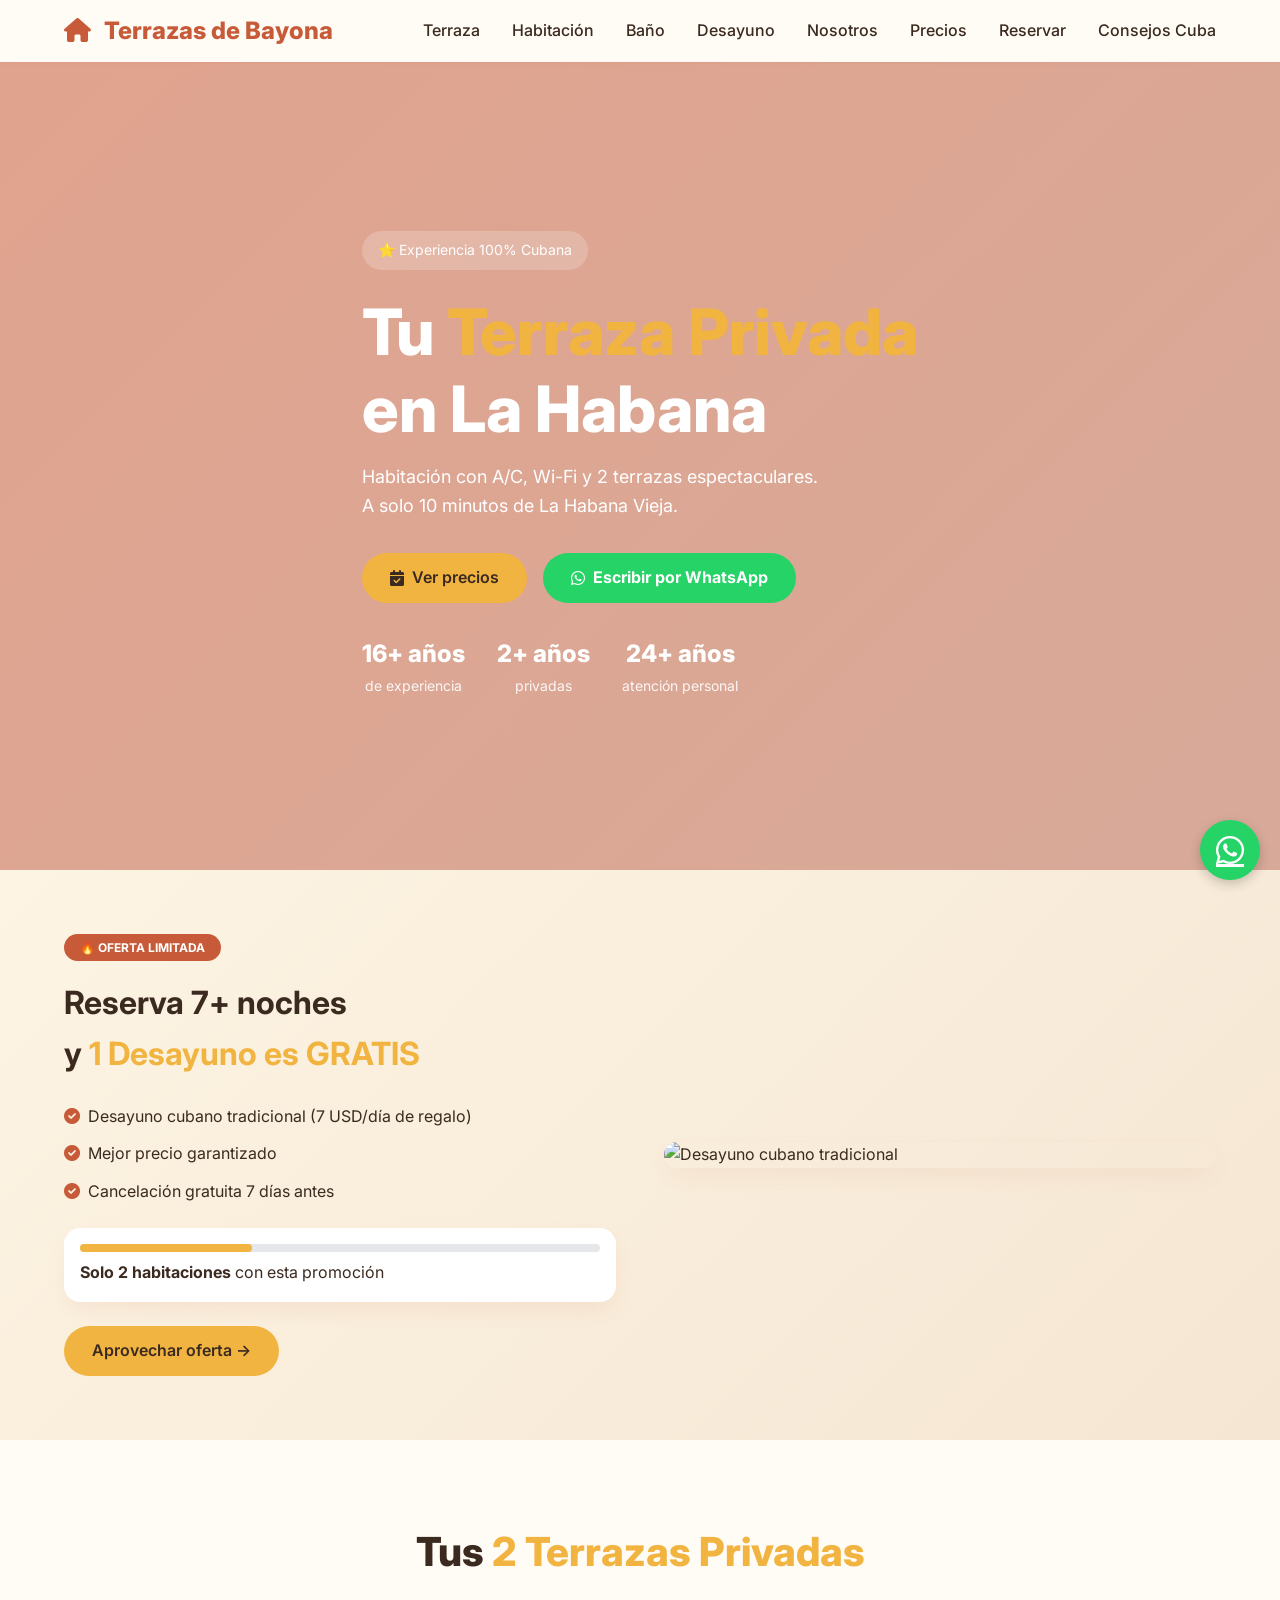
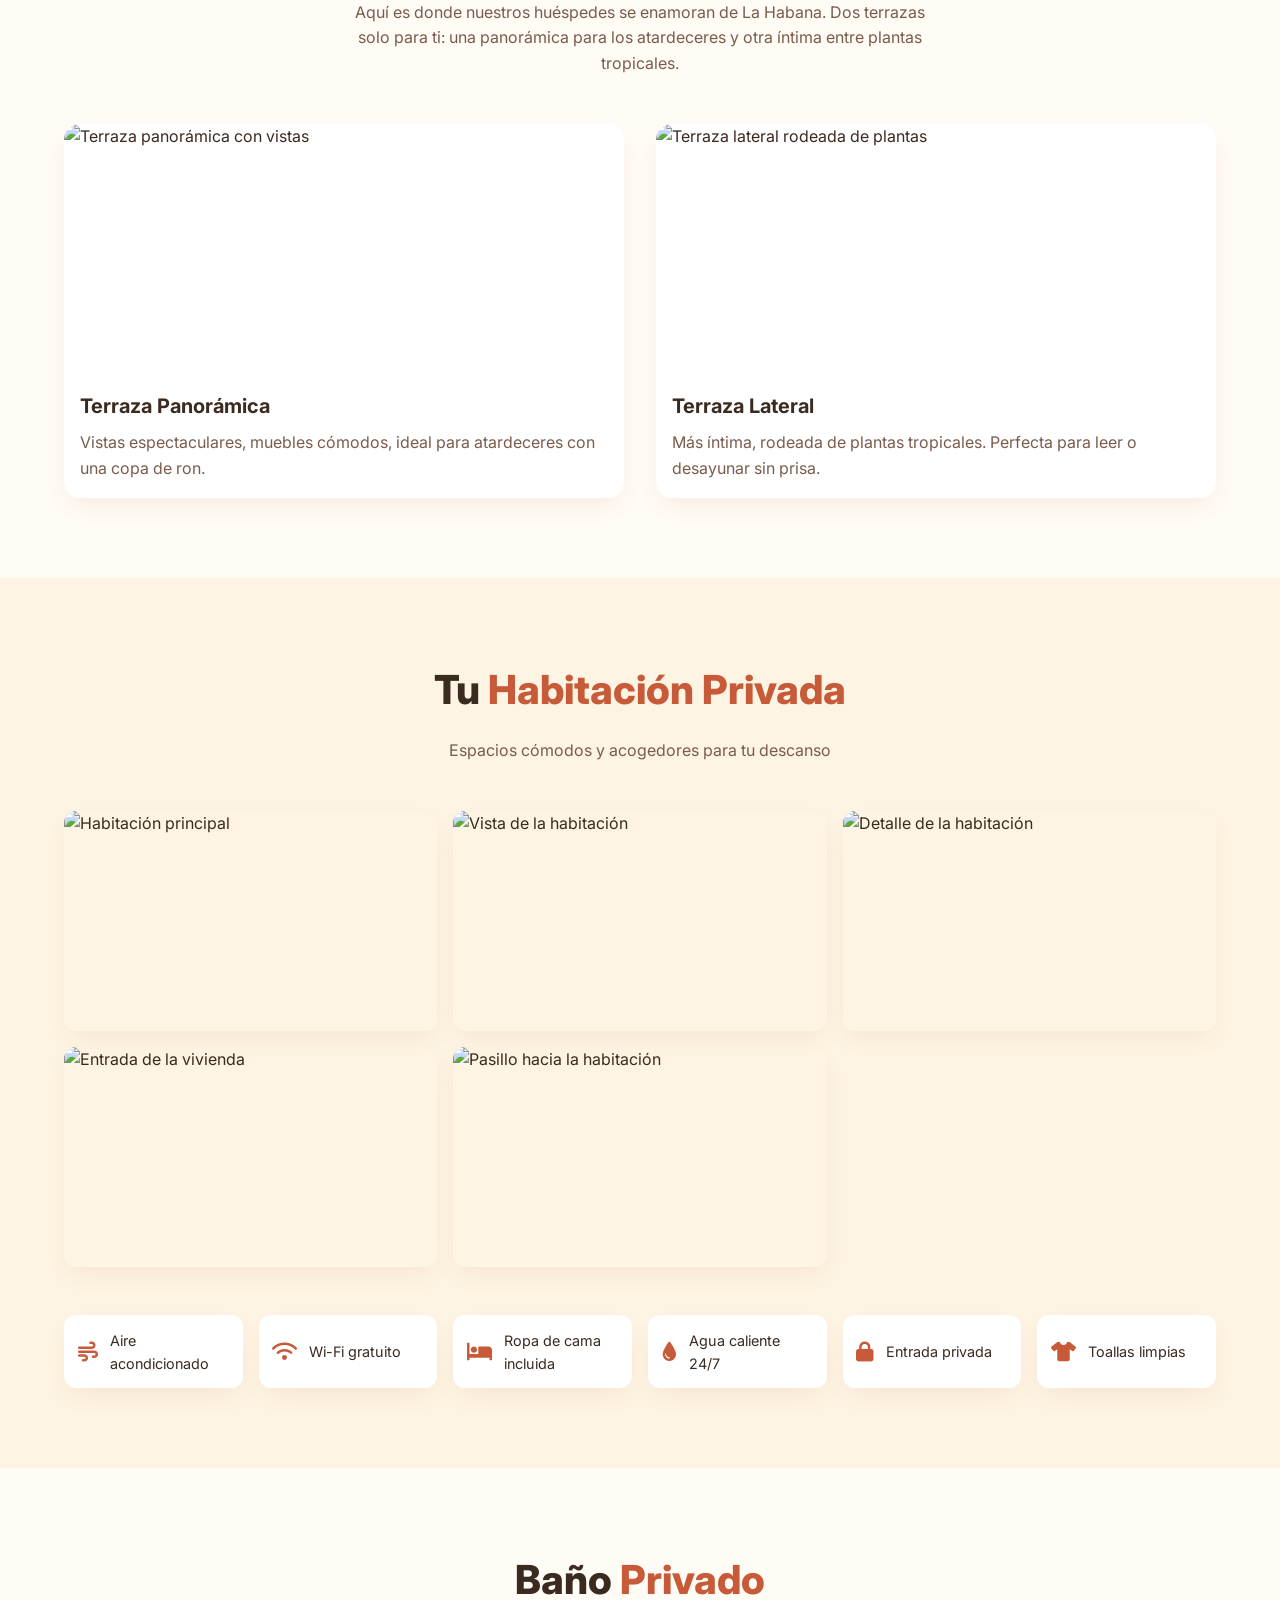
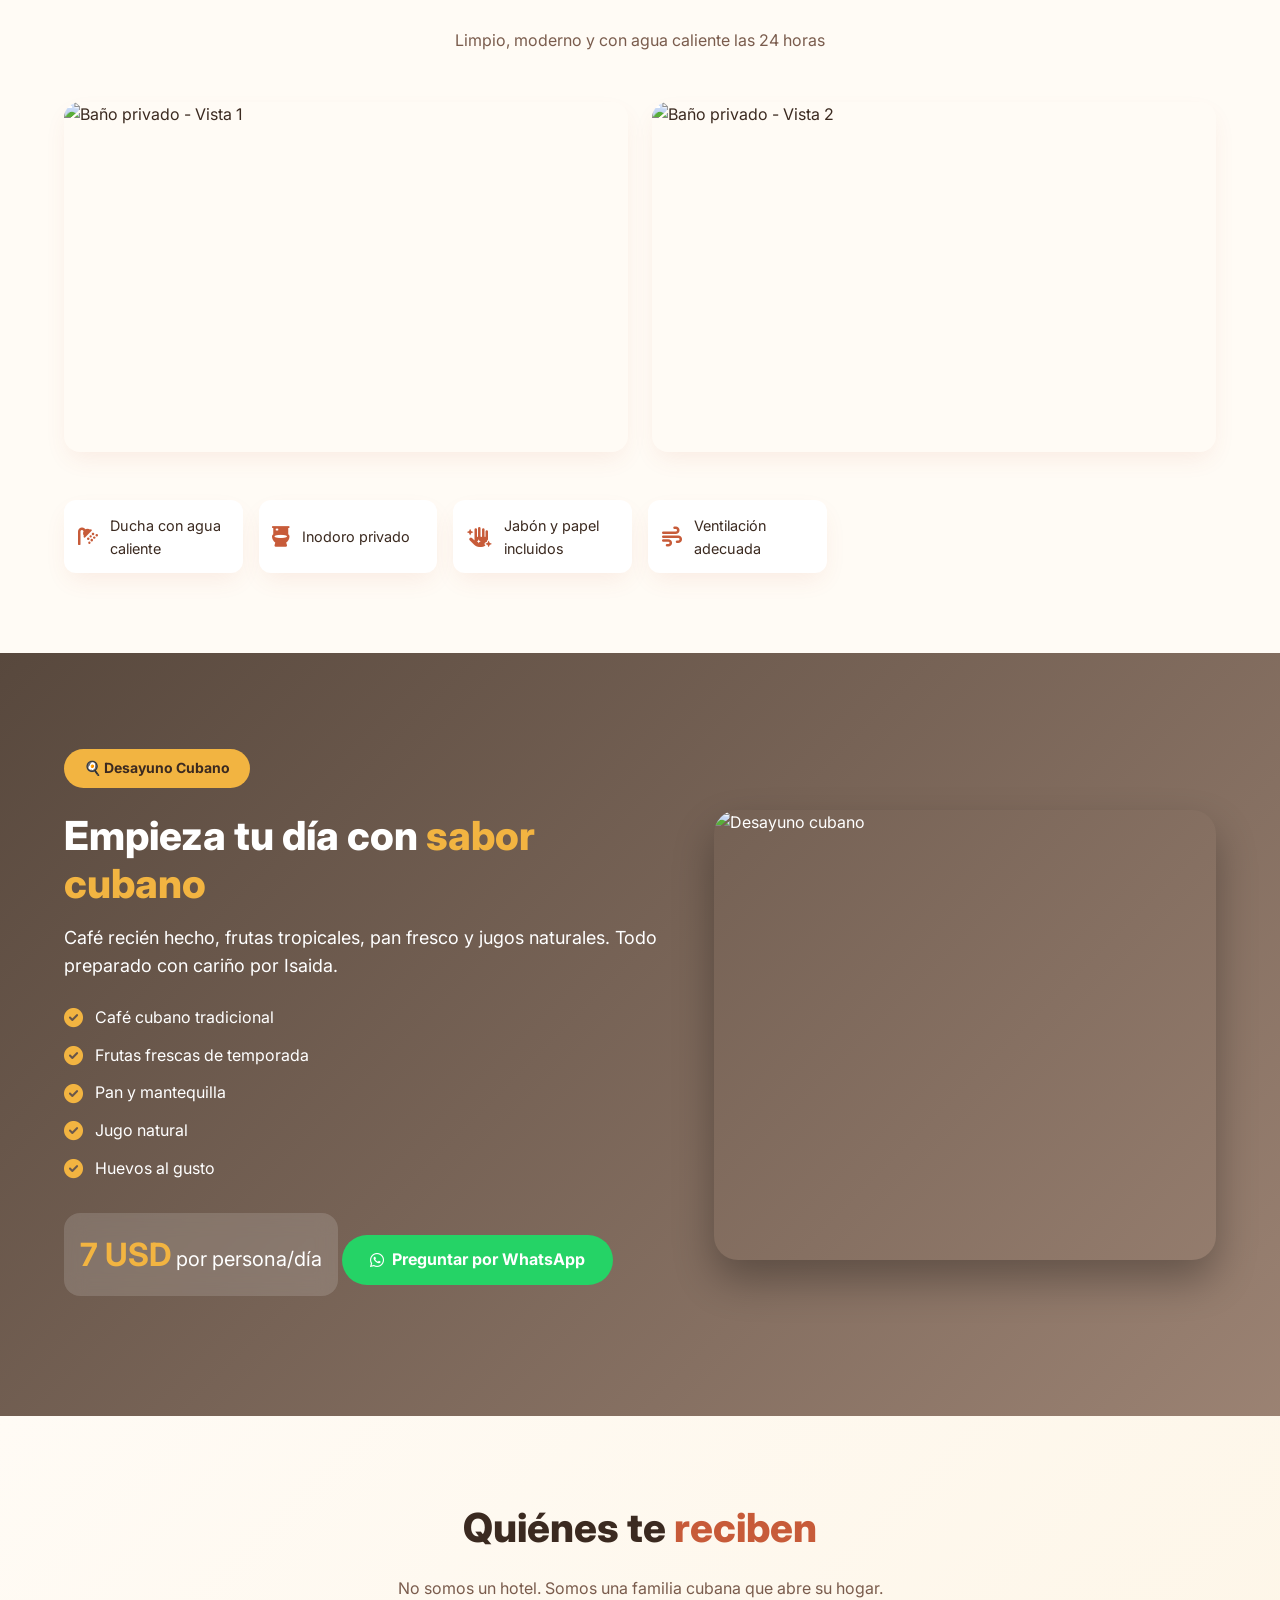
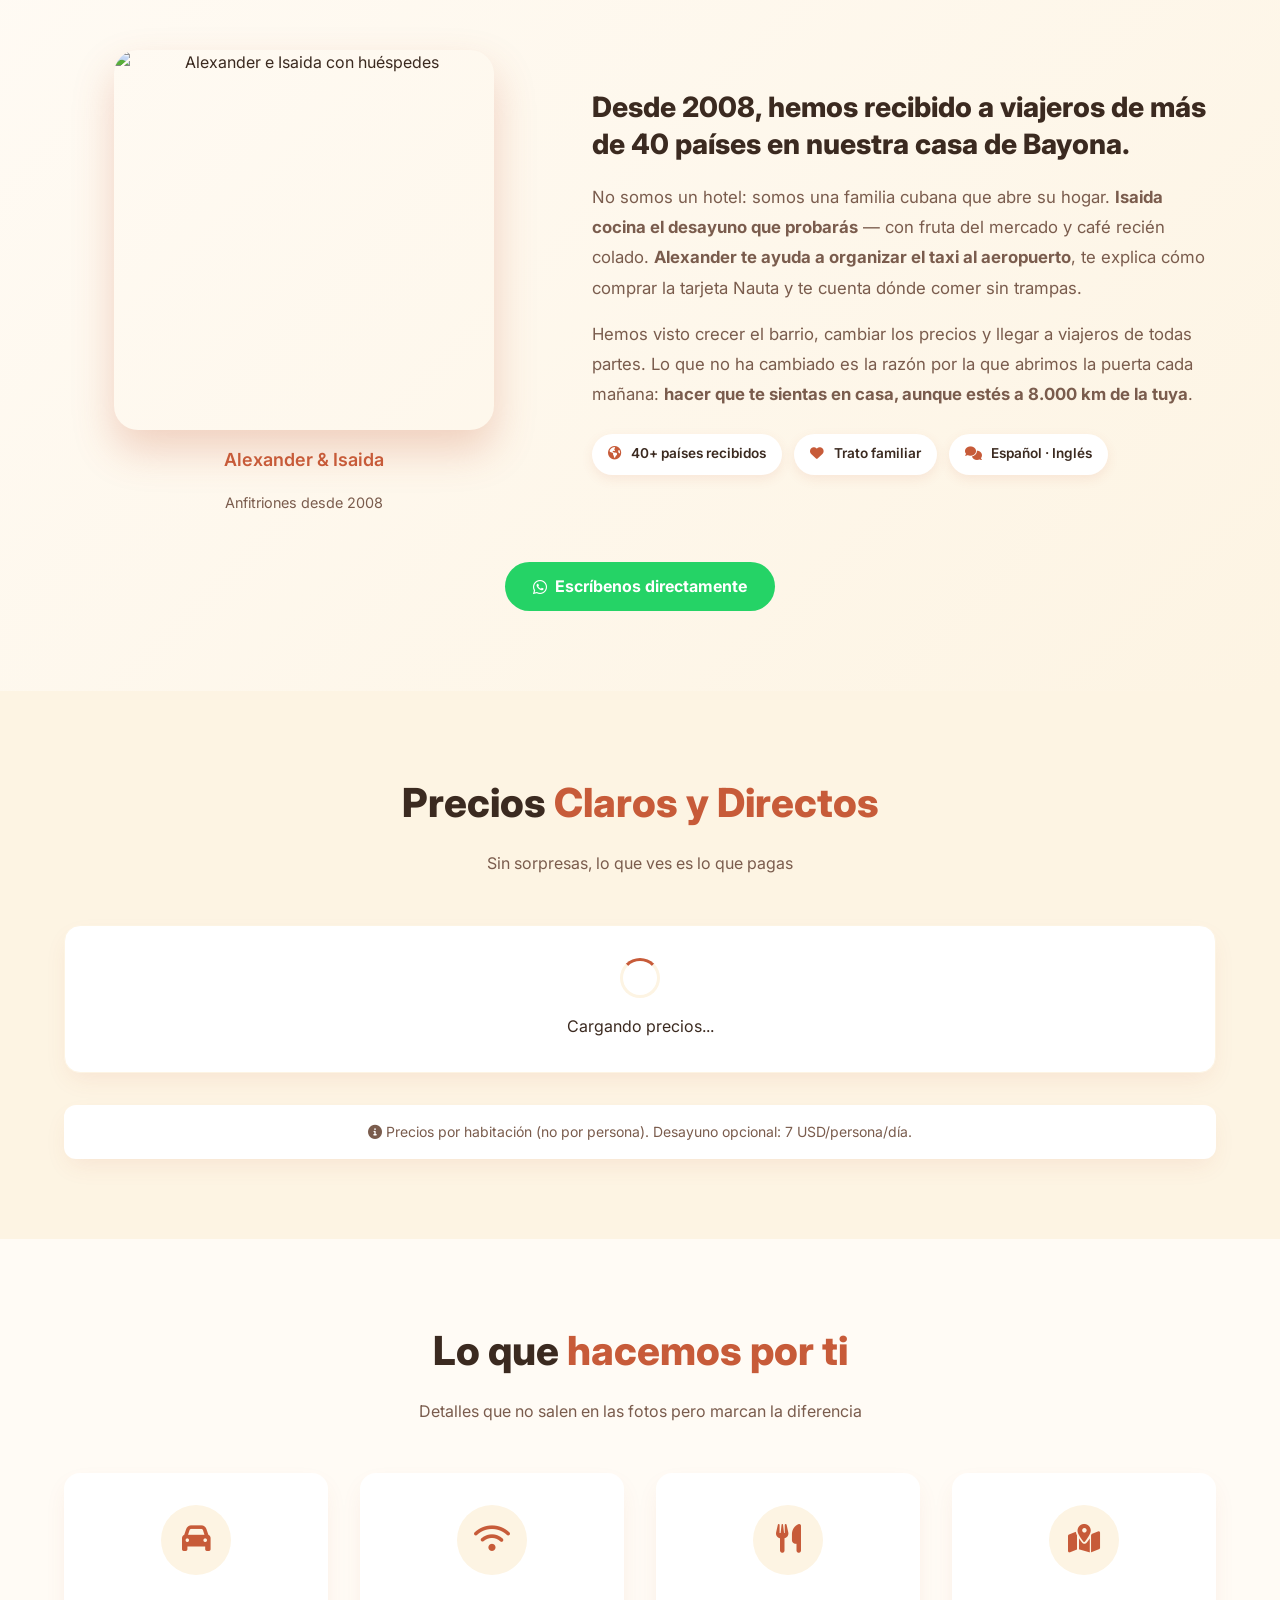
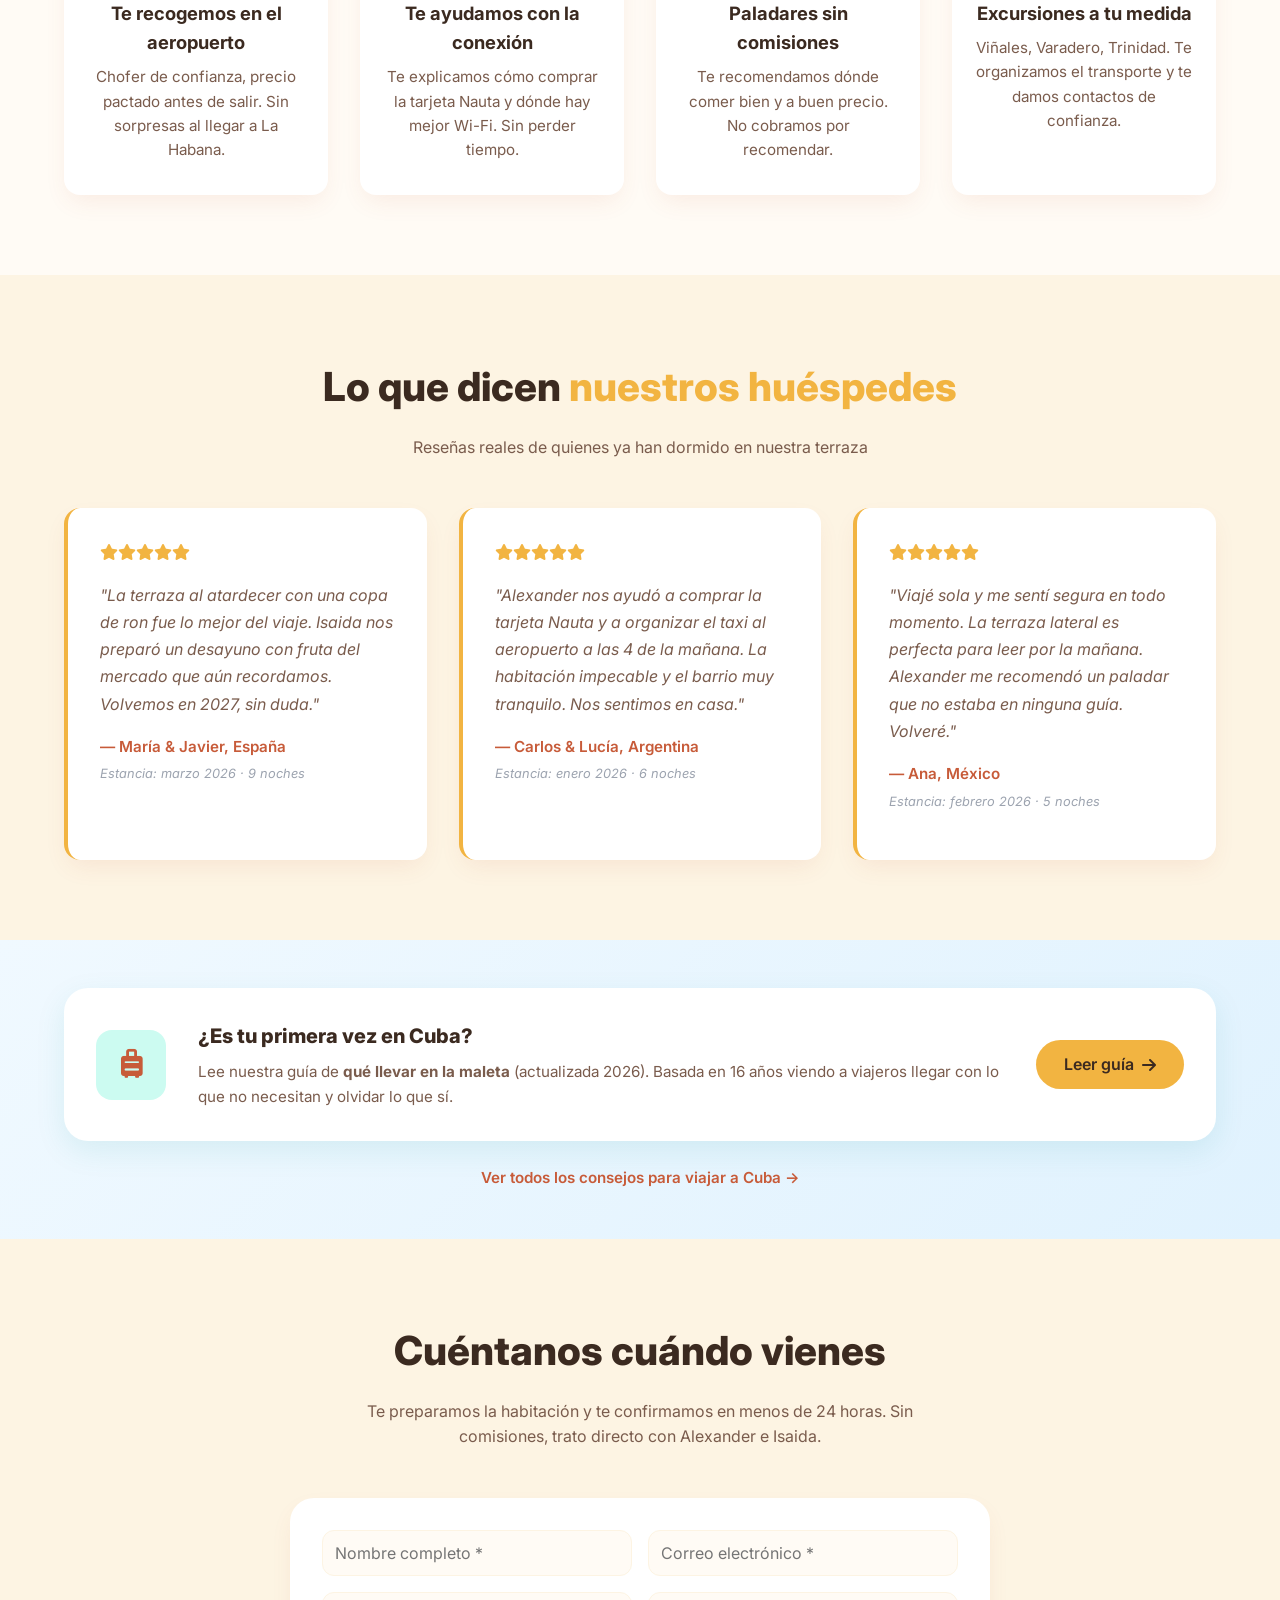
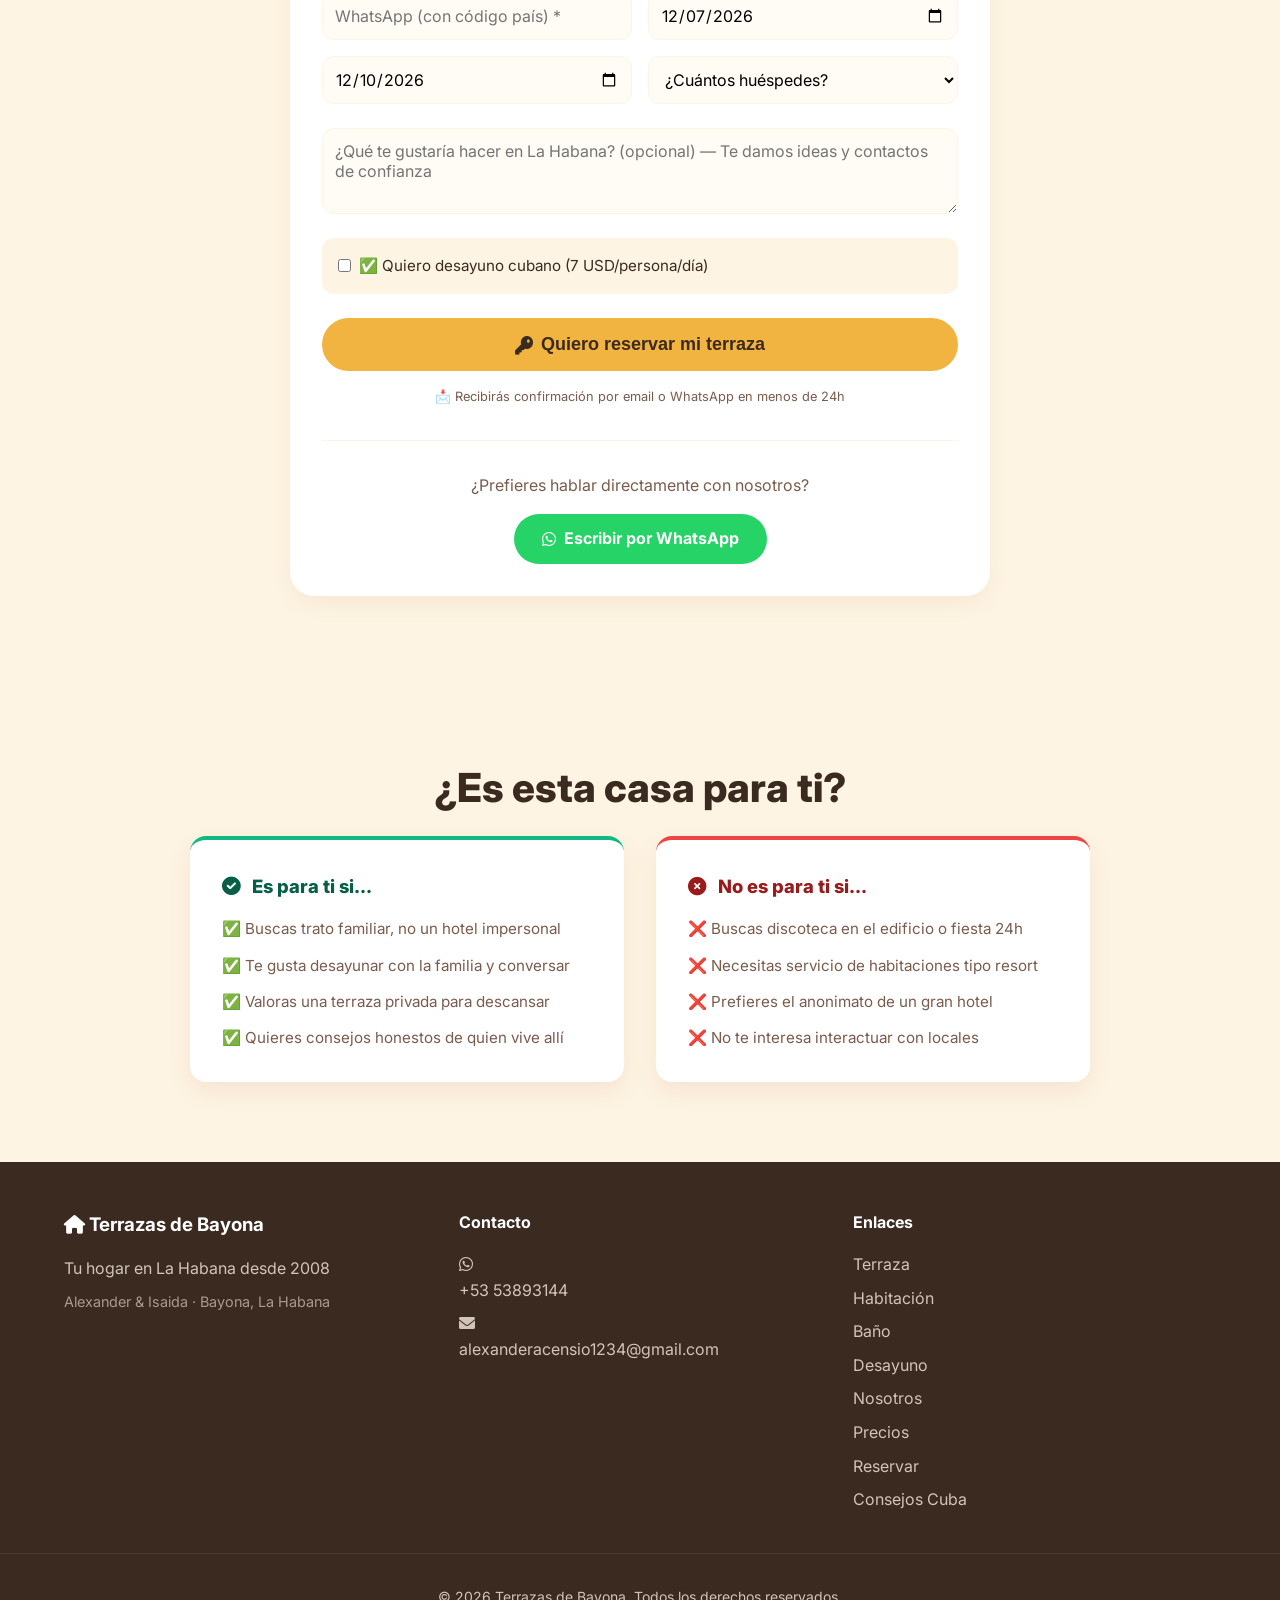
==== commit e3eadd55: "Update index.html" ====
--- a/index.html
+++ b/index.html
@@ -30,7 +30,7 @@
 
     <!-- WHATSAPP FLOTANTE -->
     <div class="whatsapp-float">
-        <a href="https://wa.me/5356382909?text=Hola%2C%20quiero%20reservar%20en%20Terrazas%20de%20Bayona" target="_blank" aria-label="Contactar por WhatsApp">
+        <a href="https://wa.me/5353893144?text=Hola%2C%20quiero%20reservar%20en%20Terrazas%20de%20Bayona" target="_blank" aria-label="Contactar por WhatsApp">
             <i class="fab fa-whatsapp"></i>
         </a>
     </div>
@@ -84,7 +84,7 @@
                 <a href="#precios" class="boton boton-primario">
                     <i class="fas fa-calendar-check"></i> Ver precios
                 </a>
-                <a href="https://wa.me/5356382909" target="_blank" class="boton boton-whatsapp">
+                <a href="https://wa.me/5353893144" target="_blank" class="boton boton-whatsapp">
                     <i class="fab fa-whatsapp"></i> Escribir por WhatsApp
                 </a>
             </div>
@@ -257,7 +257,7 @@
             </div>
             
             <div class="nosotros-cta">
-                <a href="https://wa.me/5356382909?text=Hola%20Alexander%20e%20Isaida%2C%20quiero%20preguntarles%20algo%20sobre%20la%20casa" 
+                <a href="https://wa.me/5353893144?text=Hola%20Alexander%20e%20Isaida%2C%20quiero%20preguntarles%20algo%20sobre%20la%20casa" 
                    target="_blank" 
                    class="boton boton-whatsapp">
                     <i class="fab fa-whatsapp"></i> Escríbenos directamente
@@ -431,7 +431,7 @@
                 
                 <div class="reservas-whatsapp">
                     <p>¿Prefieres hablar directamente con nosotros?</p>
-                    <a href="https://wa.me/5356382909?text=Hola%20Alexander%20e%20Isaida%2C%20quiero%20reservar%20en%20Terrazas%20de%20Bayona" target="_blank" class="boton boton-whatsapp">
+                    <a href="https://wa.me/5353893144?text=Hola%20Alexander%20e%20Isaida%2C%20quiero%20reservar%20en%20Terrazas%20de%20Bayona" target="_blank" class="boton boton-whatsapp">
                         <i class="fab fa-whatsapp"></i> Escribir por WhatsApp
                     </a>
                 </div>
@@ -480,7 +480,7 @@
             </div>
             <div>
                 <h4>Contacto</h4>
-                <p><i class="fab fa-whatsapp"></i> <a href="https://wa.me/5356382909">+53 56382909</a></p>
+                <p><i class="fab fa-whatsapp"></i> <a href="https://wa.me/5353893144">+53 53893144</a></p>
                 <p><i class="fas fa-envelope"></i> <a href="mailto:alexanderacensio1234@gmail.com">alexanderacensio1234@gmail.com</a></p>
             </div>
             <div>
